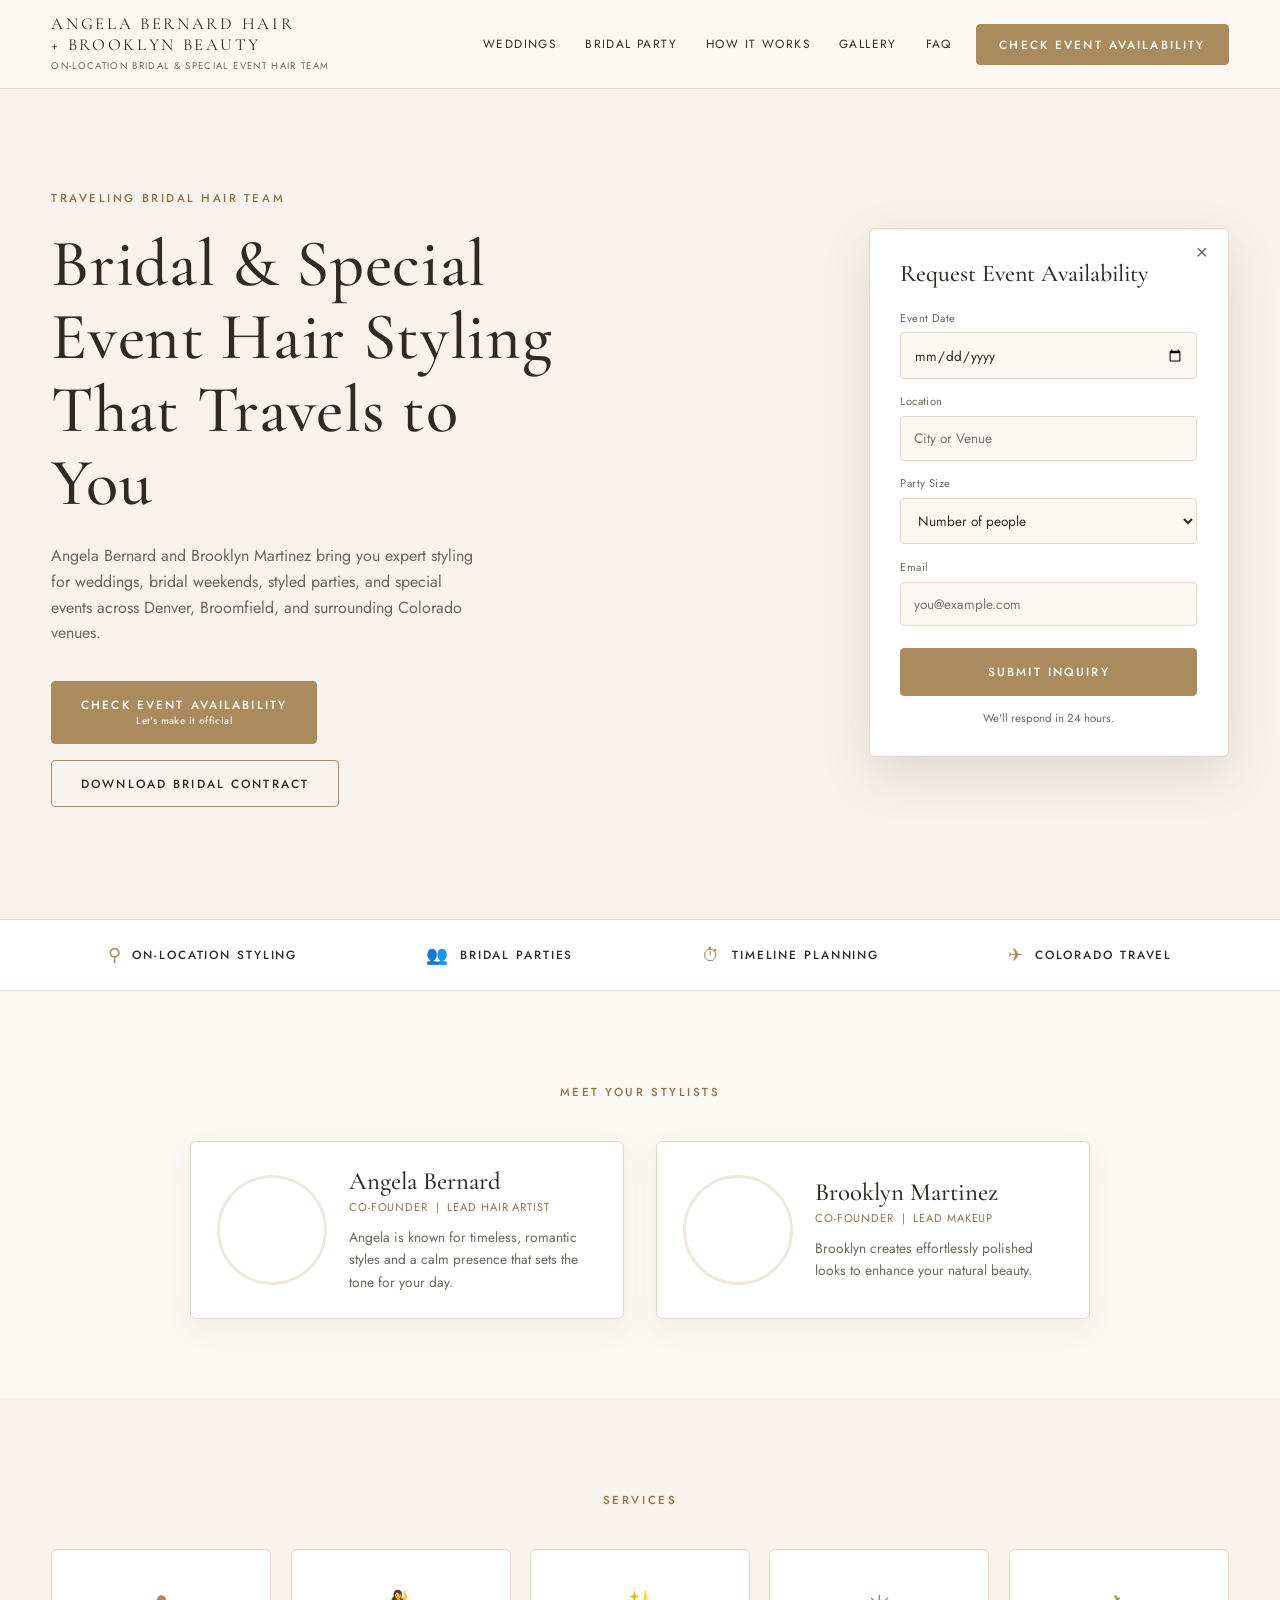
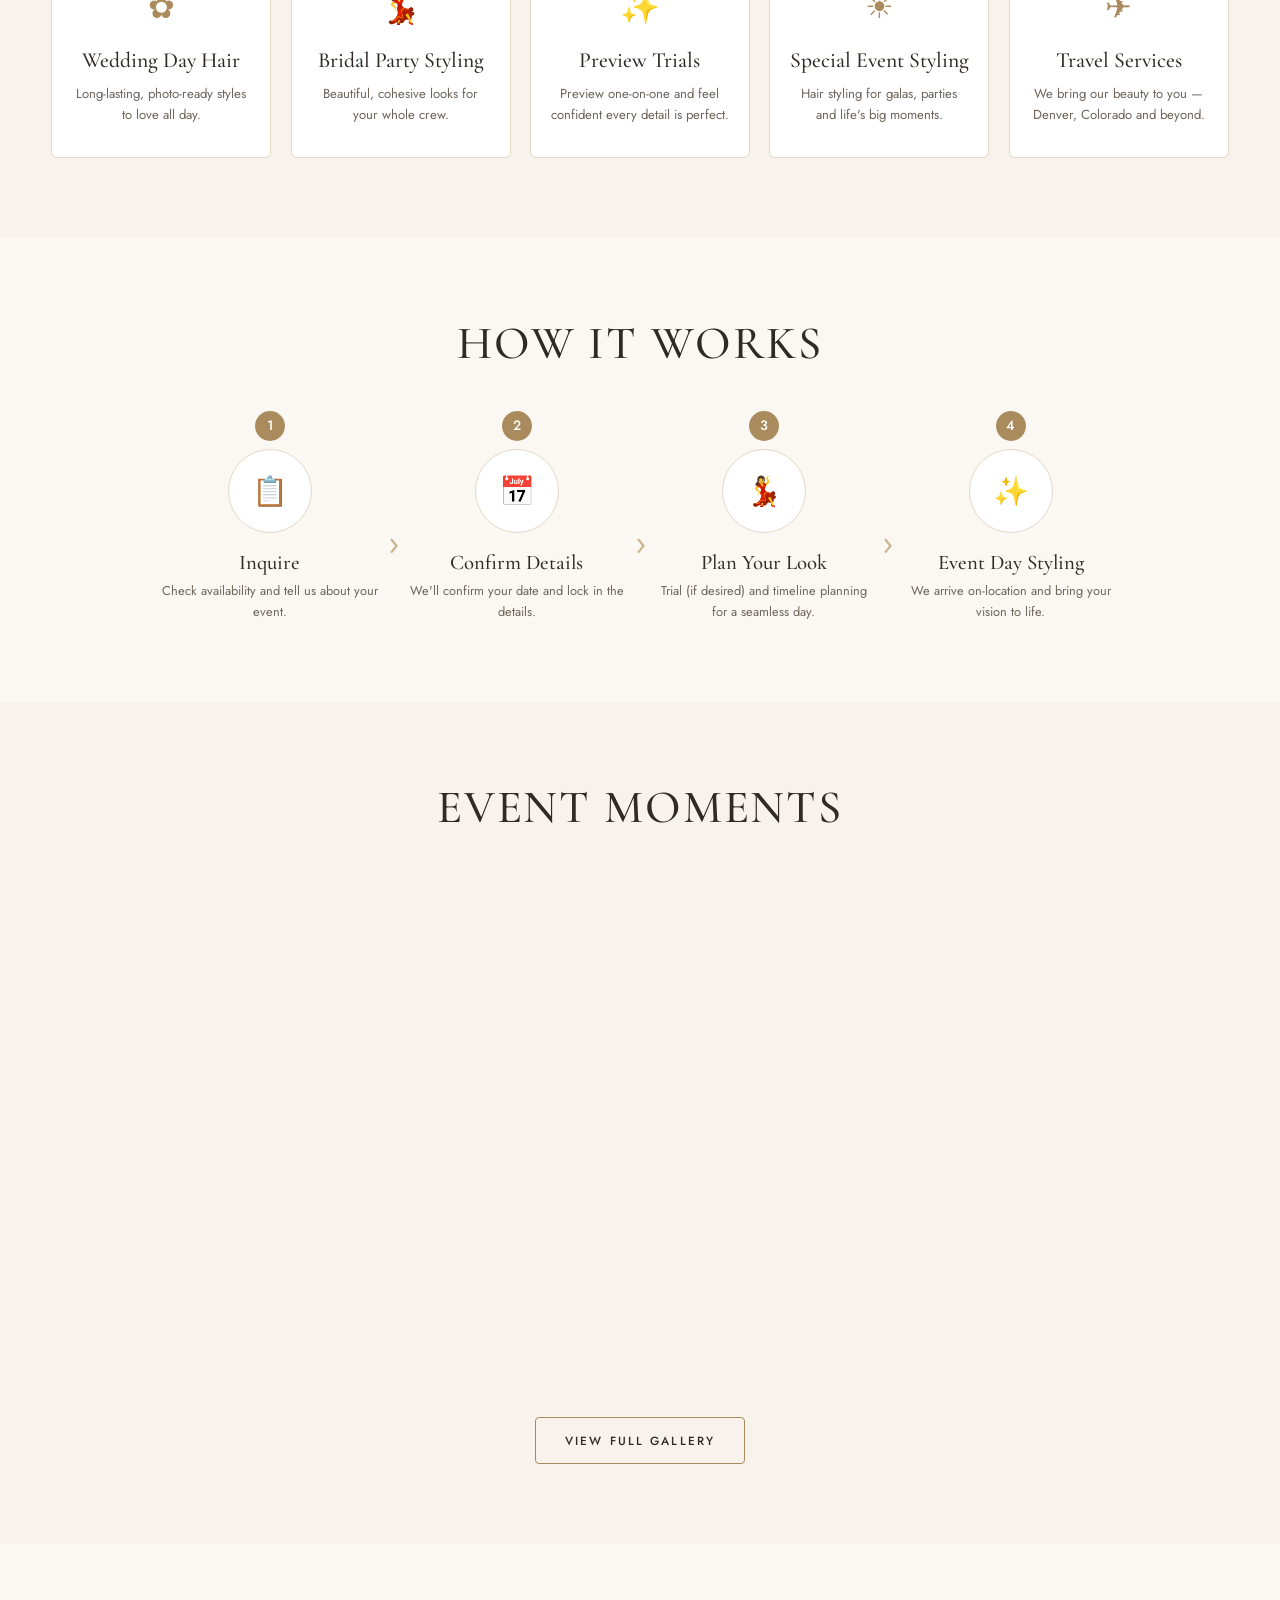
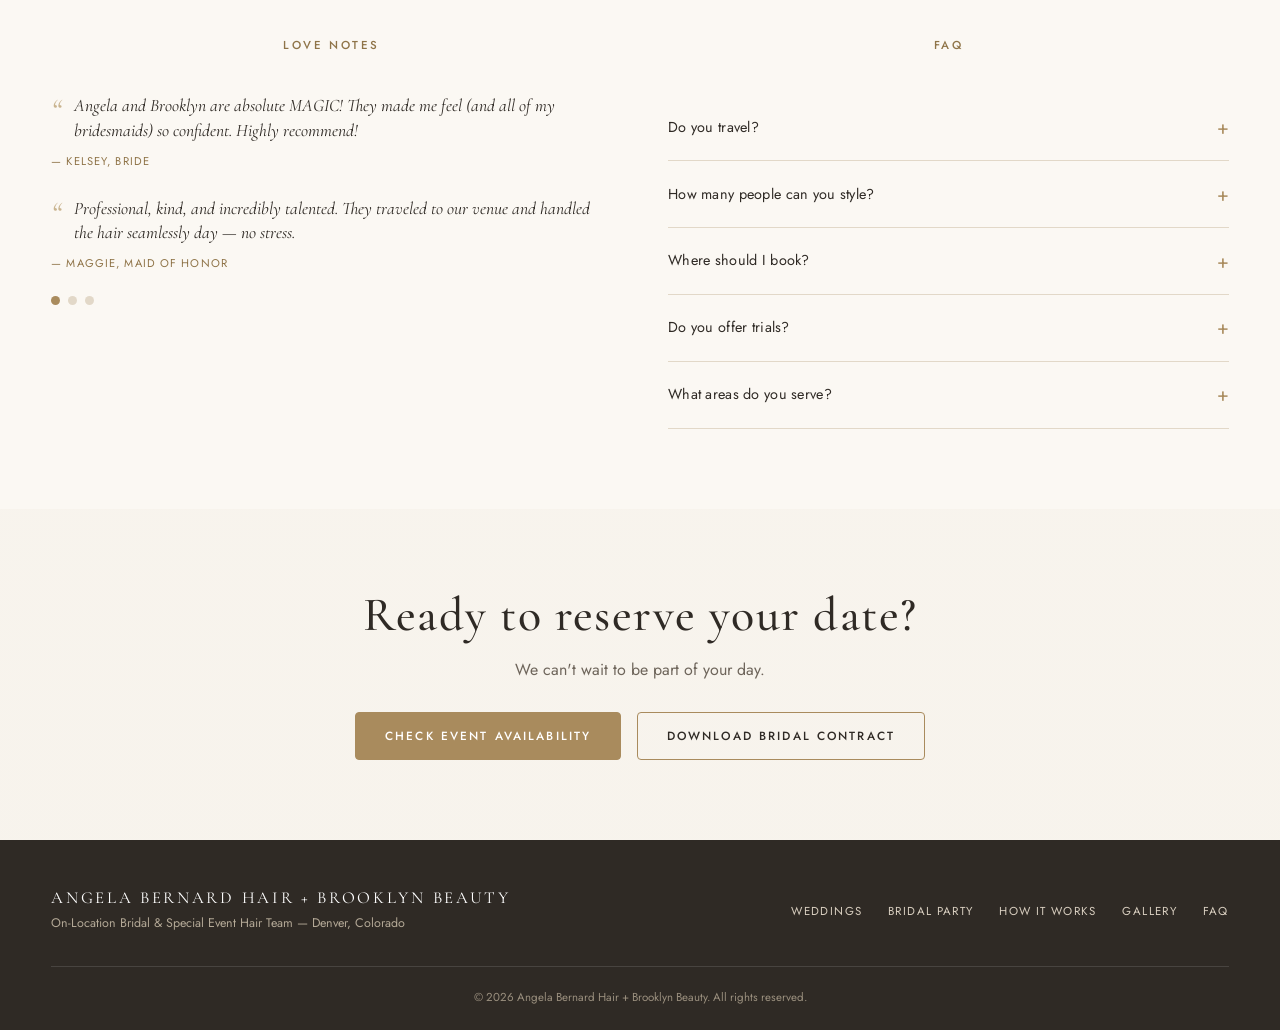
==== index.html @ 193d2d82 "Build on-location bridal & special event hair styling website Create a responsive marketing site for" ====
<!DOCTYPE html>
<html lang="en">
<head>
  <meta charset="UTF-8" />
  <meta name="viewport" content="width=device-width, initial-scale=1.0" />
  <title>Angela Bernard Hair + Brooklyn Beauty — On-Location Bridal &amp; Special Event Hair</title>
  <meta name="description" content="Angela Bernard and Brooklyn Martinez bring expert on-location hair and makeup styling for weddings, bridal weekends, styled parties, and special events across Denver, Broomfield, and surrounding Colorado venues." />
  <link rel="preconnect" href="https://fonts.googleapis.com" />
  <link rel="preconnect" href="https://fonts.gstatic.com" crossorigin />
  <link href="https://fonts.googleapis.com/css2?family=Cormorant+Garamond:ital,wght@0,400;0,500;0,600;1,400&family=Jost:wght@300;400;500;600&display=swap" rel="stylesheet" />
  <link rel="stylesheet" href="styles.css" />
</head>
<body>
  <!-- Header -->
  <header class="site-header" id="top">
    <div class="container header-inner">
      <a href="#top" class="brand">
        <span class="brand-name">Angela Bernard Hair<br />+ Brooklyn Beauty</span>
        <span class="brand-tag">On-Location Bridal &amp; Special Event Hair Team</span>
      </a>
      <nav class="main-nav" aria-label="Primary">
        <a href="#weddings">Weddings</a>
        <a href="#services">Bridal Party</a>
        <a href="#how-it-works">How It Works</a>
        <a href="#gallery">Gallery</a>
        <a href="#faq">FAQ</a>
      </nav>
      <a href="#availability" class="btn btn-solid header-cta">Check Event Availability</a>
      <button class="nav-toggle" aria-label="Open menu" aria-expanded="false">
        <span></span><span></span><span></span>
      </button>
    </div>
  </header>

  <!-- Hero -->
  <section class="hero">
    <div class="hero-media" role="img" aria-label="Bridal party getting their hair styled on location"></div>
    <div class="hero-overlay"></div>
    <div class="container hero-grid">
      <div class="hero-copy">
        <p class="eyebrow">Traveling Bridal Hair Team</p>
        <h1>Bridal &amp; Special Event Hair Styling That Travels to You</h1>
        <p class="hero-lead">
          Angela Bernard and Brooklyn Martinez bring you expert styling for weddings, bridal
          weekends, styled parties, and special events across Denver, Broomfield, and
          surrounding Colorado venues.
        </p>
        <div class="hero-actions">
          <a href="#availability" class="btn btn-solid">
            Check Event Availability
            <span class="btn-sub">Let's make it official</span>
          </a>
          <a href="#contract" class="btn btn-outline">Download Bridal Contract</a>
        </div>
      </div>

      <!-- Inquiry form -->
      <form class="inquiry-card" id="availability" novalidate>
        <button type="button" class="card-close" aria-label="Close">&times;</button>
        <h2 class="inquiry-title">Request Event Availability</h2>

        <label for="event-date">Event Date</label>
        <input type="date" id="event-date" name="event-date" />

        <label for="location">Location</label>
        <input type="text" id="location" name="location" placeholder="City or Venue" />

        <label for="party-size">Party Size</label>
        <select id="party-size" name="party-size">
          <option value="" disabled selected>Number of people</option>
          <option>1 (Bride / Individual)</option>
          <option>2–4</option>
          <option>5–8</option>
          <option>9–12</option>
          <option>13+</option>
        </select>

        <label for="email">Email</label>
        <input type="email" id="email" name="email" placeholder="you@example.com" />

        <button type="submit" class="btn btn-solid btn-block">Submit Inquiry</button>
        <p class="inquiry-note">We'll respond in 24 hours.</p>
      </form>
    </div>

    <!-- Feature bar -->
    <div class="feature-bar">
      <div class="container feature-bar-inner">
        <div class="feature"><span class="feature-icon">&#9906;</span> On-Location Styling</div>
        <div class="feature"><span class="feature-icon">&#128101;</span> Bridal Parties</div>
        <div class="feature"><span class="feature-icon">&#9201;</span> Timeline Planning</div>
        <div class="feature"><span class="feature-icon">&#9992;</span> Colorado Travel</div>
      </div>
    </div>
  </section>

  <!-- Meet Your Stylists -->
  <section class="stylists" id="weddings">
    <div class="container">
      <p class="section-label">Meet Your Stylists</p>
      <div class="stylist-grid">
        <article class="stylist-card">
          <div class="stylist-photo stylist-photo--angela" role="img" aria-label="Angela Bernard"></div>
          <div class="stylist-info">
            <h3>Angela Bernard</h3>
            <p class="stylist-role">Co-Founder &nbsp;|&nbsp; Lead Hair Artist</p>
            <p class="stylist-bio">
              Angela is known for timeless, romantic styles and a calm presence that sets the
              tone for your day.
            </p>
          </div>
        </article>
        <article class="stylist-card">
          <div class="stylist-photo stylist-photo--brooklyn" role="img" aria-label="Brooklyn Martinez"></div>
          <div class="stylist-info">
            <h3>Brooklyn Martinez</h3>
            <p class="stylist-role">Co-Founder &nbsp;|&nbsp; Lead Makeup</p>
            <p class="stylist-bio">
              Brooklyn creates effortlessly polished looks to enhance your natural beauty.
            </p>
          </div>
        </article>
      </div>
    </div>
  </section>

  <!-- Services -->
  <section class="services" id="services">
    <div class="container">
      <p class="section-label">Services</p>
      <div class="service-grid">
        <article class="service-card">
          <div class="service-icon">&#10047;</div>
          <h3>Wedding Day Hair</h3>
          <p>Long-lasting, photo-ready styles to love all day.</p>
        </article>
        <article class="service-card">
          <div class="service-icon">&#128131;</div>
          <h3>Bridal Party Styling</h3>
          <p>Beautiful, cohesive looks for your whole crew.</p>
        </article>
        <article class="service-card">
          <div class="service-icon">&#10024;</div>
          <h3>Preview Trials</h3>
          <p>Preview one-on-one and feel confident every detail is perfect.</p>
        </article>
        <article class="service-card">
          <div class="service-icon">&#9728;</div>
          <h3>Special Event Styling</h3>
          <p>Hair styling for galas, parties and life's big moments.</p>
        </article>
        <article class="service-card">
          <div class="service-icon">&#9992;</div>
          <h3>Travel Services</h3>
          <p>We bring our beauty to you — Denver, Colorado and beyond.</p>
        </article>
      </div>
    </div>
  </section>

  <!-- How It Works -->
  <section class="how-it-works" id="how-it-works">
    <div class="container">
      <h2 class="section-heading">How It Works</h2>
      <div class="steps">
        <div class="step">
          <span class="step-num">1</span>
          <div class="step-icon">&#128203;</div>
          <h3>Inquire</h3>
          <p>Check availability and tell us about your event.</p>
        </div>
        <div class="step-arrow">&rsaquo;</div>
        <div class="step">
          <span class="step-num">2</span>
          <div class="step-icon">&#128197;</div>
          <h3>Confirm Details</h3>
          <p>We'll confirm your date and lock in the details.</p>
        </div>
        <div class="step-arrow">&rsaquo;</div>
        <div class="step">
          <span class="step-num">3</span>
          <div class="step-icon">&#128131;</div>
          <h3>Plan Your Look</h3>
          <p>Trial (if desired) and timeline planning for a seamless day.</p>
        </div>
        <div class="step-arrow">&rsaquo;</div>
        <div class="step">
          <span class="step-num">4</span>
          <div class="step-icon">&#10024;</div>
          <h3>Event Day Styling</h3>
          <p>We arrive on-location and bring your vision to life.</p>
        </div>
      </div>
    </div>
  </section>

  <!-- Gallery -->
  <section class="gallery" id="gallery">
    <div class="container">
      <h2 class="section-heading">Event Moments</h2>
      <div class="gallery-grid">
        <div class="gallery-item g1"></div>
        <div class="gallery-item g2"></div>
        <div class="gallery-item g3"></div>
        <div class="gallery-item g4"></div>
        <div class="gallery-item g5"></div>
        <div class="gallery-item g6"></div>
      </div>
      <div class="gallery-cta">
        <a href="#availability" class="btn btn-outline">View Full Gallery</a>
      </div>
    </div>
  </section>

  <!-- Love Notes + FAQ -->
  <section class="notes-faq">
    <div class="container notes-faq-grid">
      <div class="love-notes">
        <p class="section-label">Love Notes</p>
        <div class="testimonials">
          <figure class="testimonial">
            <blockquote>
              Angela and Brooklyn are absolute MAGIC! They made me feel (and all of my
              bridesmaids) so confident. Highly recommend!
            </blockquote>
            <figcaption>— Kelsey, Bride</figcaption>
          </figure>
          <figure class="testimonial">
            <blockquote>
              Professional, kind, and incredibly talented. They traveled to our venue and
              handled the hair seamlessly day — no stress.
            </blockquote>
            <figcaption>— Maggie, Maid of Honor</figcaption>
          </figure>
        </div>
        <div class="dots" aria-hidden="true">
          <span class="dot active"></span><span class="dot"></span><span class="dot"></span>
        </div>
      </div>

      <div class="faq" id="faq">
        <p class="section-label">FAQ</p>
        <div class="accordion">
          <details>
            <summary>Do you travel?</summary>
            <p>Yes! We're a fully on-location team serving Denver, Broomfield, and venues across Colorado. Travel beyond our home area can be arranged — just ask.</p>
          </details>
          <details>
            <summary>How many people can you style?</summary>
            <p>From the bride alone to a full bridal party of 13+. Larger parties may add a second stylist to keep your timeline on track.</p>
          </details>
          <details>
            <summary>Where should I book?</summary>
            <p>Start by requesting availability above. Once your date is confirmed, we'll send a contract to lock everything in.</p>
          </details>
          <details>
            <summary>Do you offer trials?</summary>
            <p>Absolutely. A preview trial lets us perfect your look and plan the timeline before the big day.</p>
          </details>
          <details>
            <summary>What areas do you serve?</summary>
            <p>Denver, Broomfield, and surrounding Colorado communities, plus destination requests on a case-by-case basis.</p>
          </details>
        </div>
      </div>
    </div>
  </section>

  <!-- Final CTA -->
  <section class="final-cta" id="contract">
    <div class="container">
      <h2>Ready to reserve your date?</h2>
      <p>We can't wait to be part of your day.</p>
      <div class="hero-actions center">
        <a href="#availability" class="btn btn-solid">Check Event Availability</a>
        <a href="#availability" class="btn btn-outline">Download Bridal Contract</a>
      </div>
    </div>
  </section>

  <!-- Footer -->
  <footer class="site-footer">
    <div class="container footer-inner">
      <div class="footer-brand">
        <span class="brand-name">Angela Bernard Hair + Brooklyn Beauty</span>
        <p>On-Location Bridal &amp; Special Event Hair Team — Denver, Colorado</p>
      </div>
      <nav class="footer-nav" aria-label="Footer">
        <a href="#weddings">Weddings</a>
        <a href="#services">Bridal Party</a>
        <a href="#how-it-works">How It Works</a>
        <a href="#gallery">Gallery</a>
        <a href="#faq">FAQ</a>
      </nav>
    </div>
    <div class="container footer-bottom">
      <p>&copy; <span id="year"></span> Angela Bernard Hair + Brooklyn Beauty. All rights reserved.</p>
    </div>
  </footer>

  <script src="script.js"></script>
</body>
</html>
---- styles.css ----
/* =========================================================
   Angela Bernard Hair + Brooklyn Beauty
   On-Location Bridal & Special Event Hair Team
   ========================================================= */

:root {
  --cream: #f7f3ec;
  --cream-2: #efe8dd;
  --ivory: #fbf8f3;
  --ink: #2f2a25;
  --muted: #6e655b;
  --gold: #a98b5d;
  --gold-dark: #8f7448;
  --gold-light: #c9b48f;
  --line: #e2d8c8;
  --white: #ffffff;
  --shadow: 0 18px 50px rgba(76, 60, 40, 0.14);
  --radius: 4px;
  --serif: "Cormorant Garamond", Georgia, serif;
  --sans: "Jost", "Helvetica Neue", Arial, sans-serif;
}

* { box-sizing: border-box; }

html { scroll-behavior: smooth; }

body {
  margin: 0;
  font-family: var(--sans);
  color: var(--ink);
  background: var(--ivory);
  line-height: 1.6;
  -webkit-font-smoothing: antialiased;
}

img { max-width: 100%; display: block; }

a { color: inherit; text-decoration: none; }

.container {
  width: min(1180px, 92%);
  margin-inline: auto;
}

/* ---------- Typography helpers ---------- */
h1, h2, h3 { font-family: var(--serif); font-weight: 500; line-height: 1.1; margin: 0; }

.eyebrow,
.section-label {
  font-family: var(--sans);
  text-transform: uppercase;
  letter-spacing: 0.22em;
  font-size: 0.72rem;
  color: var(--gold-dark);
  font-weight: 500;
}

.section-label {
  text-align: center;
  display: block;
  margin-bottom: 2.5rem;
}

.section-heading {
  font-family: var(--serif);
  text-align: center;
  font-size: clamp(2rem, 4vw, 2.9rem);
  letter-spacing: 0.04em;
  text-transform: uppercase;
  margin-bottom: 3rem;
  color: var(--ink);
}

/* ---------- Buttons ---------- */
.btn {
  display: inline-flex;
  flex-direction: column;
  align-items: center;
  justify-content: center;
  padding: 0.95rem 1.8rem;
  font-family: var(--sans);
  font-size: 0.74rem;
  letter-spacing: 0.18em;
  text-transform: uppercase;
  font-weight: 500;
  cursor: pointer;
  border: 1px solid transparent;
  border-radius: var(--radius);
  transition: all 0.25s ease;
  text-align: center;
  line-height: 1.3;
}

.btn-sub {
  text-transform: none;
  letter-spacing: 0.04em;
  font-size: 0.62rem;
  opacity: 0.85;
  margin-top: 2px;
}

.btn-solid {
  background: var(--gold);
  color: #fff;
  border-color: var(--gold);
}
.btn-solid:hover { background: var(--gold-dark); border-color: var(--gold-dark); }

.btn-outline {
  background: transparent;
  color: var(--ink);
  border-color: var(--gold);
}
.btn-outline:hover { background: var(--gold); color: #fff; }

.btn-block { width: 100%; }

/* ---------- Header ---------- */
.site-header {
  position: sticky;
  top: 0;
  z-index: 50;
  background: rgba(251, 248, 243, 0.96);
  backdrop-filter: blur(6px);
  border-bottom: 1px solid var(--line);
}

.header-inner {
  display: flex;
  align-items: center;
  gap: 1.5rem;
  padding: 0.9rem 0;
}

.brand-name {
  font-family: var(--serif);
  font-size: 1.05rem;
  letter-spacing: 0.16em;
  text-transform: uppercase;
  display: block;
  line-height: 1.2;
  color: var(--ink);
}
.brand-tag {
  font-size: 0.6rem;
  letter-spacing: 0.14em;
  text-transform: uppercase;
  color: var(--muted);
  display: block;
  margin-top: 4px;
}

.main-nav {
  margin-left: auto;
  display: flex;
  gap: 1.8rem;
}
.main-nav a {
  font-size: 0.74rem;
  letter-spacing: 0.12em;
  text-transform: uppercase;
  color: var(--ink);
  position: relative;
  padding: 4px 0;
}
.main-nav a::after {
  content: "";
  position: absolute;
  left: 0; bottom: 0;
  width: 0; height: 1px;
  background: var(--gold);
  transition: width 0.25s ease;
}
.main-nav a:hover::after { width: 100%; }

.header-cta { padding: 0.75rem 1.4rem; }

.nav-toggle {
  display: none;
  flex-direction: column;
  gap: 5px;
  background: none;
  border: none;
  cursor: pointer;
  padding: 6px;
}
.nav-toggle span {
  width: 24px; height: 2px;
  background: var(--ink);
  transition: 0.3s;
}

/* ---------- Hero ---------- */
.hero {
  position: relative;
  background: var(--cream);
  padding-bottom: 0;
  overflow: hidden;
}
.hero-media {
  position: absolute;
  inset: 0;
  background:
    linear-gradient(115deg, var(--cream) 0%, var(--cream) 34%, rgba(247,243,236,0.2) 46%, transparent 60%),
    url("https://images.unsplash.com/photo-1519741497674-611481863552?auto=format&fit=crop&w=1600&q=80") center/cover no-repeat;
}
.hero-overlay { position: absolute; inset: 0; background: linear-gradient(180deg, transparent 70%, rgba(247,243,236,0.6) 100%); }

.hero-grid {
  position: relative;
  z-index: 2;
  display: grid;
  grid-template-columns: 1.1fr 0.9fr;
  gap: 3rem;
  align-items: center;
  padding: 5.5rem 0 7rem;
}

.hero-copy { max-width: 520px; }
.eyebrow { display: block; margin-bottom: 1.2rem; }
.hero h1 {
  font-size: clamp(2.6rem, 5.2vw, 4.2rem);
  letter-spacing: 0.01em;
  margin-bottom: 1.5rem;
}
.hero-lead {
  color: var(--muted);
  font-size: 1rem;
  max-width: 430px;
  margin-bottom: 2.2rem;
}
.hero-actions { display: flex; gap: 1rem; flex-wrap: wrap; }
.hero-actions.center { justify-content: center; }

/* ---------- Inquiry card ---------- */
.inquiry-card {
  position: relative;
  background: var(--white);
  border-radius: 6px;
  box-shadow: var(--shadow);
  padding: 2rem 1.9rem 1.8rem;
  max-width: 360px;
  justify-self: end;
  border: 1px solid var(--line);
}
.card-close {
  position: absolute;
  top: 12px; right: 14px;
  background: none; border: none;
  font-size: 1.3rem; color: var(--muted);
  cursor: pointer; line-height: 1;
}
.inquiry-title {
  font-size: 1.5rem;
  margin-bottom: 1.4rem;
  color: var(--ink);
}
.inquiry-card label {
  display: block;
  font-size: 0.7rem;
  letter-spacing: 0.04em;
  color: var(--muted);
  margin-bottom: 5px;
  margin-top: 0.9rem;
}
.inquiry-card label:first-of-type { margin-top: 0; }
.inquiry-card input,
.inquiry-card select {
  width: 100%;
  padding: 0.7rem 0.8rem;
  border: 1px solid var(--line);
  border-radius: var(--radius);
  font-family: var(--sans);
  font-size: 0.85rem;
  color: var(--ink);
  background: var(--ivory);
}
.inquiry-card input:focus,
.inquiry-card select:focus {
  outline: none;
  border-color: var(--gold);
  background: #fff;
}
.inquiry-card .btn-block { margin-top: 1.4rem; }
.inquiry-note {
  text-align: center;
  font-size: 0.72rem;
  color: var(--muted);
  margin: 0.8rem 0 0;
}

/* ---------- Feature bar ---------- */
.feature-bar {
  position: relative;
  z-index: 3;
  background: var(--white);
  border-top: 1px solid var(--line);
  border-bottom: 1px solid var(--line);
}
.feature-bar-inner {
  display: flex;
  justify-content: space-between;
  flex-wrap: wrap;
  gap: 1rem;
  padding: 1.3rem 0;
}
.feature {
  display: flex;
  align-items: center;
  gap: 0.6rem;
  font-size: 0.74rem;
  letter-spacing: 0.16em;
  text-transform: uppercase;
  color: var(--ink);
  font-weight: 500;
  margin-inline: auto;
}
.feature-icon { color: var(--gold); font-size: 1.1rem; }

/* ---------- Stylists ---------- */
.stylists { padding: 5rem 0; background: var(--ivory); }
.stylist-grid {
  display: grid;
  grid-template-columns: 1fr 1fr;
  gap: 2rem;
  max-width: 900px;
  margin-inline: auto;
}
.stylist-card {
  display: flex;
  gap: 1.4rem;
  align-items: center;
  background: var(--white);
  border: 1px solid var(--line);
  border-radius: 6px;
  padding: 1.6rem;
  box-shadow: 0 10px 30px rgba(76,60,40,0.06);
}
.stylist-photo {
  width: 110px;
  height: 110px;
  border-radius: 50%;
  flex-shrink: 0;
  background-size: cover;
  background-position: center;
  border: 3px solid var(--cream-2);
}
.stylist-photo--angela {
  background-image: url("https://images.unsplash.com/photo-1487412720507-e7ab37603c6f?auto=format&fit=crop&w=400&q=80");
}
.stylist-photo--brooklyn {
  background-image: url("https://images.unsplash.com/photo-1438761681033-6461ffad8d80?auto=format&fit=crop&w=400&q=80");
}
.stylist-info h3 { font-size: 1.55rem; margin-bottom: 4px; }
.stylist-role {
  font-size: 0.7rem;
  letter-spacing: 0.08em;
  text-transform: uppercase;
  color: var(--gold-dark);
  margin: 0 0 0.6rem;
}
.stylist-bio { font-size: 0.86rem; color: var(--muted); margin: 0; }

/* ---------- Services ---------- */
.services { padding: 5rem 0; background: var(--cream); }
.service-grid {
  display: grid;
  grid-template-columns: repeat(5, 1fr);
  gap: 1.2rem;
}
.service-card {
  background: var(--white);
  border: 1px solid var(--line);
  border-radius: 6px;
  padding: 2rem 1.2rem;
  text-align: center;
  transition: transform 0.25s ease, box-shadow 0.25s ease;
}
.service-card:hover {
  transform: translateY(-6px);
  box-shadow: var(--shadow);
}
.service-icon {
  font-size: 2rem;
  color: var(--gold);
  margin-bottom: 1rem;
}
.service-card h3 { font-size: 1.35rem; margin-bottom: 0.6rem; }
.service-card p { font-size: 0.82rem; color: var(--muted); margin: 0; }

/* ---------- How It Works ---------- */
.how-it-works { padding: 5rem 0; background: var(--ivory); }
.steps {
  display: flex;
  align-items: flex-start;
  justify-content: center;
  gap: 0.5rem;
  flex-wrap: wrap;
}
.step {
  flex: 1;
  min-width: 160px;
  max-width: 220px;
  text-align: center;
  position: relative;
  padding-top: 1rem;
}
.step-num {
  position: absolute;
  top: -6px; left: 50%;
  transform: translateX(-50%);
  width: 30px; height: 30px;
  background: var(--gold);
  color: #fff;
  border-radius: 50%;
  display: flex;
  align-items: center;
  justify-content: center;
  font-size: 0.85rem;
  font-weight: 500;
  z-index: 2;
}
.step-icon {
  width: 84px; height: 84px;
  margin: 1rem auto 1.2rem;
  border: 1px solid var(--line);
  border-radius: 50%;
  display: flex;
  align-items: center;
  justify-content: center;
  font-size: 1.8rem;
  color: var(--gold);
  background: var(--white);
}
.step h3 { font-size: 1.3rem; margin-bottom: 0.4rem; }
.step p { font-size: 0.8rem; color: var(--muted); margin: 0; }
.step-arrow {
  align-self: center;
  font-size: 2rem;
  color: var(--gold-light);
  margin-top: 3rem;
}

/* ---------- Gallery ---------- */
.gallery { padding: 5rem 0; background: var(--cream); }
.gallery-grid {
  display: grid;
  grid-template-columns: repeat(6, 1fr);
  gap: 0.8rem;
}
.gallery-item {
  aspect-ratio: 3 / 4;
  background-size: cover;
  background-position: center;
  border-radius: 4px;
  transition: filter 0.3s ease, transform 0.3s ease;
  filter: saturate(0.95);
}
.gallery-item:hover { filter: saturate(1.1); transform: scale(1.02); }
.g1 { background-image: url("https://images.unsplash.com/photo-1595476108010-b4d1f102b1b1?auto=format&fit=crop&w=500&q=80"); }
.g2 { background-image: url("https://images.unsplash.com/photo-1492106087820-71f1a00d2b11?auto=format&fit=crop&w=500&q=80"); }
.g3 { background-image: url("https://images.unsplash.com/photo-1519225421980-715cb0215aed?auto=format&fit=crop&w=500&q=80"); grid-column: span 2; aspect-ratio: 16/10; }
.g4 { background-image: url("https://images.unsplash.com/photo-1525258835942-7a13ce0b6b8e?auto=format&fit=crop&w=500&q=80"); }
.g5 { background-image: url("https://images.unsplash.com/photo-1530653333484-8e3c61a51b46?auto=format&fit=crop&w=500&q=80"); }
.g6 { background-image: url("https://images.unsplash.com/photo-1606800052052-a08af7148866?auto=format&fit=crop&w=500&q=80"); grid-column: span 2; aspect-ratio: 16/10; }
.gallery-cta { text-align: center; margin-top: 2.2rem; }

/* ---------- Notes + FAQ ---------- */
.notes-faq { padding: 5rem 0; background: var(--ivory); }
.notes-faq-grid {
  display: grid;
  grid-template-columns: 1fr 1fr;
  gap: 3.5rem;
}
.testimonials { display: flex; flex-direction: column; gap: 1.6rem; }
.testimonial { margin: 0; }
.testimonial blockquote {
  margin: 0 0 0.6rem;
  font-family: var(--serif);
  font-style: italic;
  font-size: 1.1rem;
  color: var(--ink);
  position: relative;
  padding-left: 1.4rem;
  line-height: 1.4;
}
.testimonial blockquote::before {
  content: "\201C";
  position: absolute;
  left: 0; top: -6px;
  font-size: 2rem;
  color: var(--gold-light);
}
.testimonial figcaption {
  font-size: 0.7rem;
  letter-spacing: 0.1em;
  text-transform: uppercase;
  color: var(--gold-dark);
}
.dots { display: flex; gap: 8px; margin-top: 1.4rem; }
.dot {
  width: 9px; height: 9px;
  border-radius: 50%;
  background: var(--line);
}
.dot.active { background: var(--gold); }

.accordion details {
  border-bottom: 1px solid var(--line);
  padding: 0.4rem 0;
}
.accordion summary {
  cursor: pointer;
  list-style: none;
  padding: 0.7rem 0;
  font-size: 0.9rem;
  letter-spacing: 0.02em;
  display: flex;
  justify-content: space-between;
  align-items: center;
  color: var(--ink);
}
.accordion summary::-webkit-details-marker { display: none; }
.accordion summary::after {
  content: "+";
  color: var(--gold);
  font-size: 1.2rem;
  transition: transform 0.2s ease;
}
.accordion details[open] summary::after { content: "\2013"; }
.accordion p {
  margin: 0 0 0.8rem;
  font-size: 0.85rem;
  color: var(--muted);
}

/* ---------- Final CTA ---------- */
.final-cta {
  padding: 5rem 0;
  text-align: center;
  background:
    linear-gradient(rgba(247,243,236,0.86), rgba(247,243,236,0.92)),
    url("https://images.unsplash.com/photo-1465495976277-4387d4b0b4c6?auto=format&fit=crop&w=1400&q=80") center/cover;
}
.final-cta h2 {
  font-size: clamp(2rem, 4vw, 3rem);
  letter-spacing: 0.03em;
  margin-bottom: 0.4rem;
}
.final-cta p { color: var(--muted); margin-bottom: 1.8rem; }

/* ---------- Footer ---------- */
.site-footer { background: var(--ink); color: #d9cfc0; padding: 3rem 0 1.5rem; }
.footer-inner {
  display: flex;
  justify-content: space-between;
  align-items: center;
  flex-wrap: wrap;
  gap: 1.5rem;
  padding-bottom: 2rem;
  border-bottom: 1px solid rgba(255,255,255,0.12);
}
.footer-brand .brand-name { color: #fff; }
.footer-brand p { font-size: 0.78rem; color: #b3a896; margin: 0.4rem 0 0; }
.footer-nav { display: flex; gap: 1.6rem; flex-wrap: wrap; }
.footer-nav a {
  font-size: 0.72rem;
  letter-spacing: 0.12em;
  text-transform: uppercase;
  color: #d9cfc0;
}
.footer-nav a:hover { color: var(--gold-light); }
.footer-bottom { padding-top: 1.3rem; }
.footer-bottom p { font-size: 0.72rem; color: #9a8f7e; margin: 0; text-align: center; }

/* ---------- Responsive ---------- */
@media (max-width: 1000px) {
  .service-grid { grid-template-columns: repeat(3, 1fr); }
  .hero-grid { grid-template-columns: 1fr; }
  .inquiry-card { justify-self: stretch; max-width: 440px; }
}

@media (max-width: 860px) {
  .main-nav, .header-cta { display: none; }
  .nav-toggle { display: flex; }
  .main-nav.open {
    display: flex;
    flex-direction: column;
    position: absolute;
    top: 100%; left: 0; right: 0;
    background: var(--ivory);
    padding: 1.2rem 6%;
    gap: 1rem;
    border-bottom: 1px solid var(--line);
  }
  .header-inner { position: relative; }
  .stylist-grid, .notes-faq-grid { grid-template-columns: 1fr; }
  .steps { flex-direction: column; align-items: center; }
  .step-arrow { transform: rotate(90deg); margin: 0; }
  .step { max-width: 320px; }
}

@media (max-width: 600px) {
  .service-grid { grid-template-columns: 1fr 1fr; }
  .gallery-grid { grid-template-columns: 1fr 1fr; }
  .g3, .g6 { grid-column: span 2; }
  .stylist-card { flex-direction: column; text-align: center; }
  .hero h1 { font-size: 2.4rem; }
  .footer-inner { flex-direction: column; align-items: flex-start; }
}
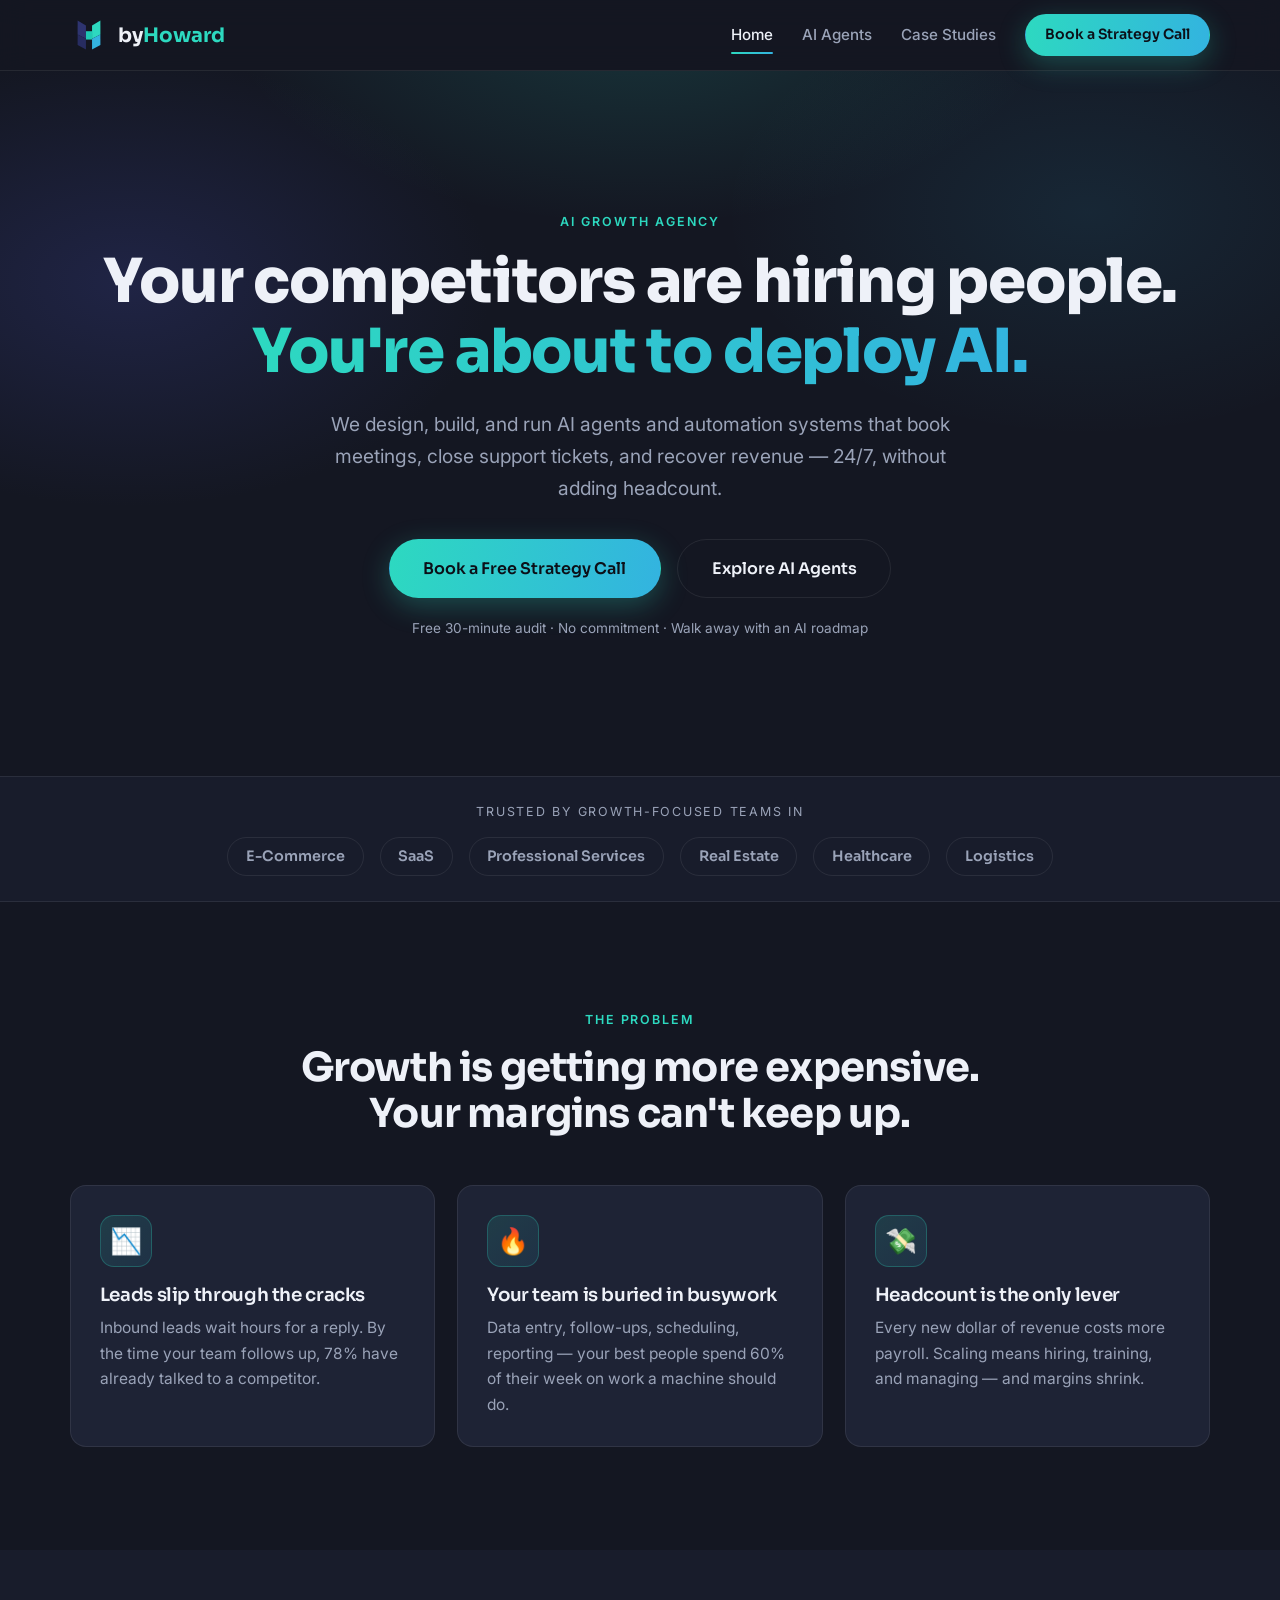
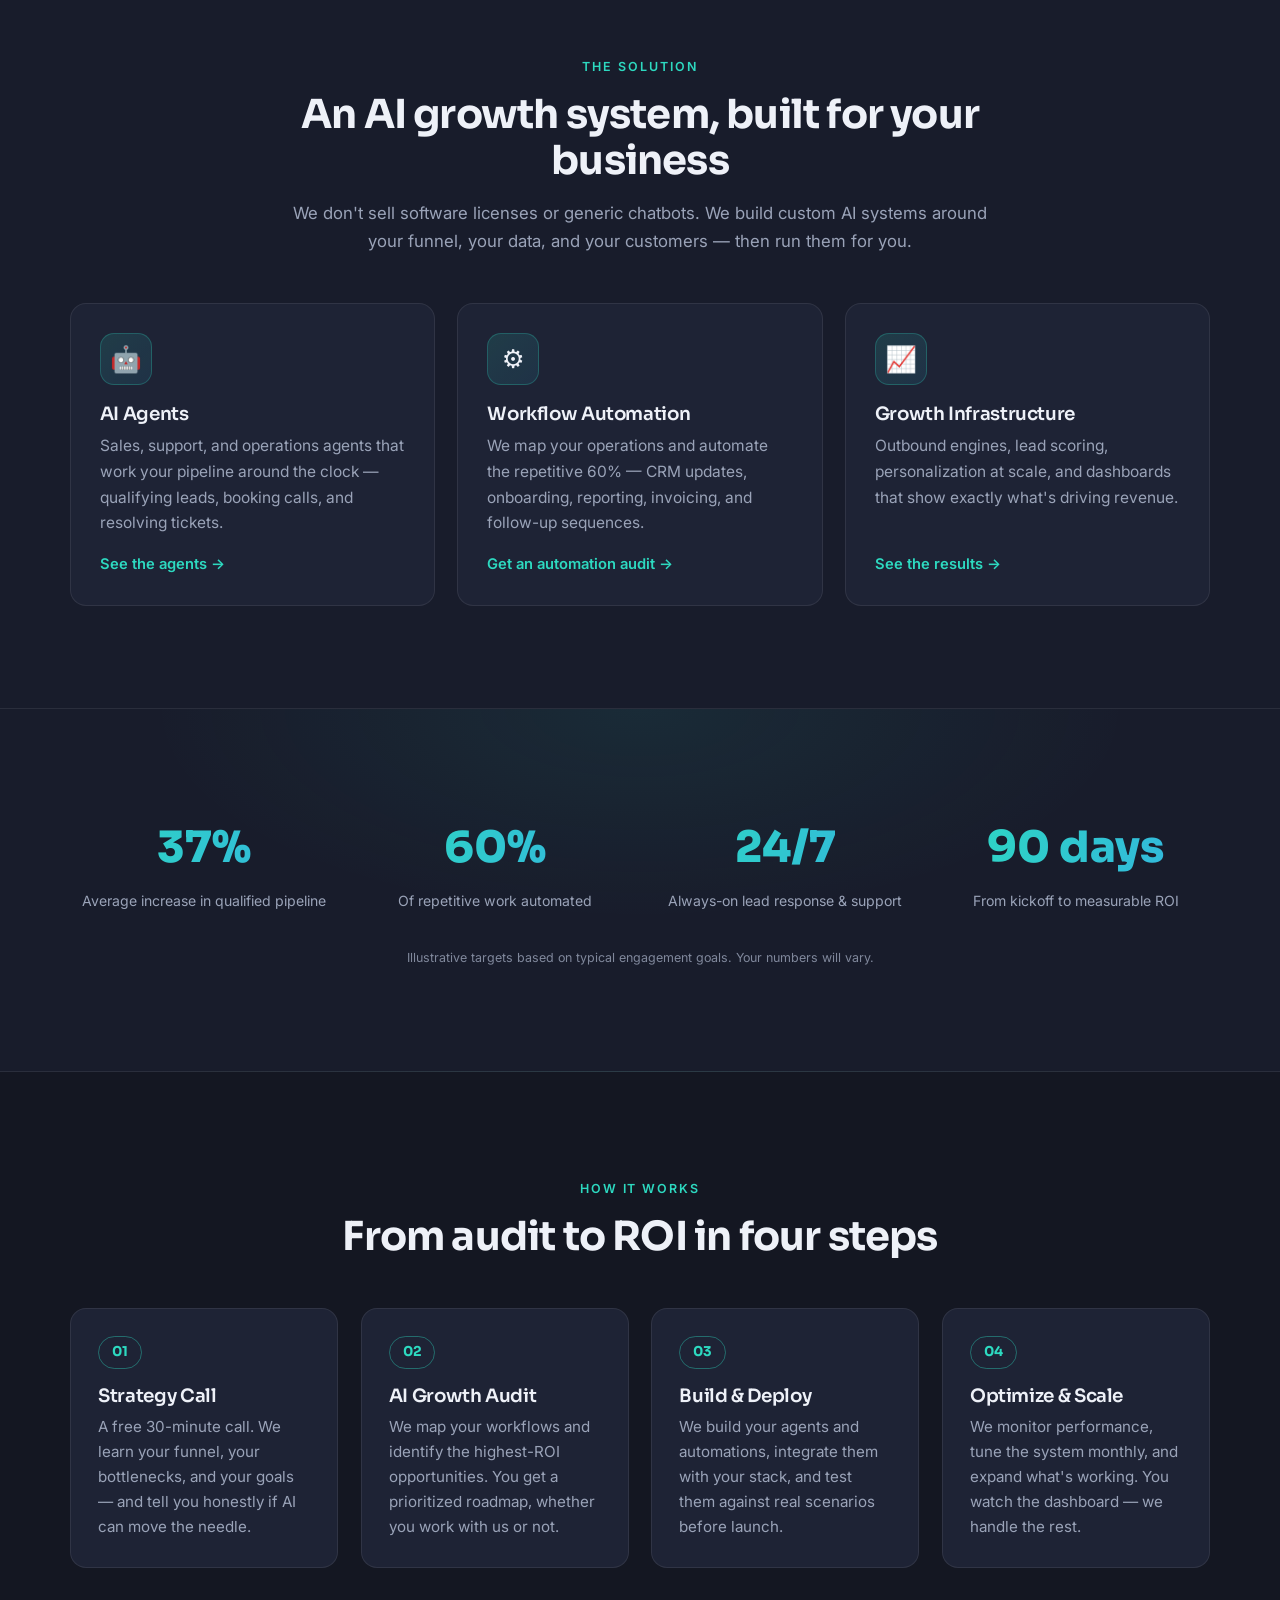
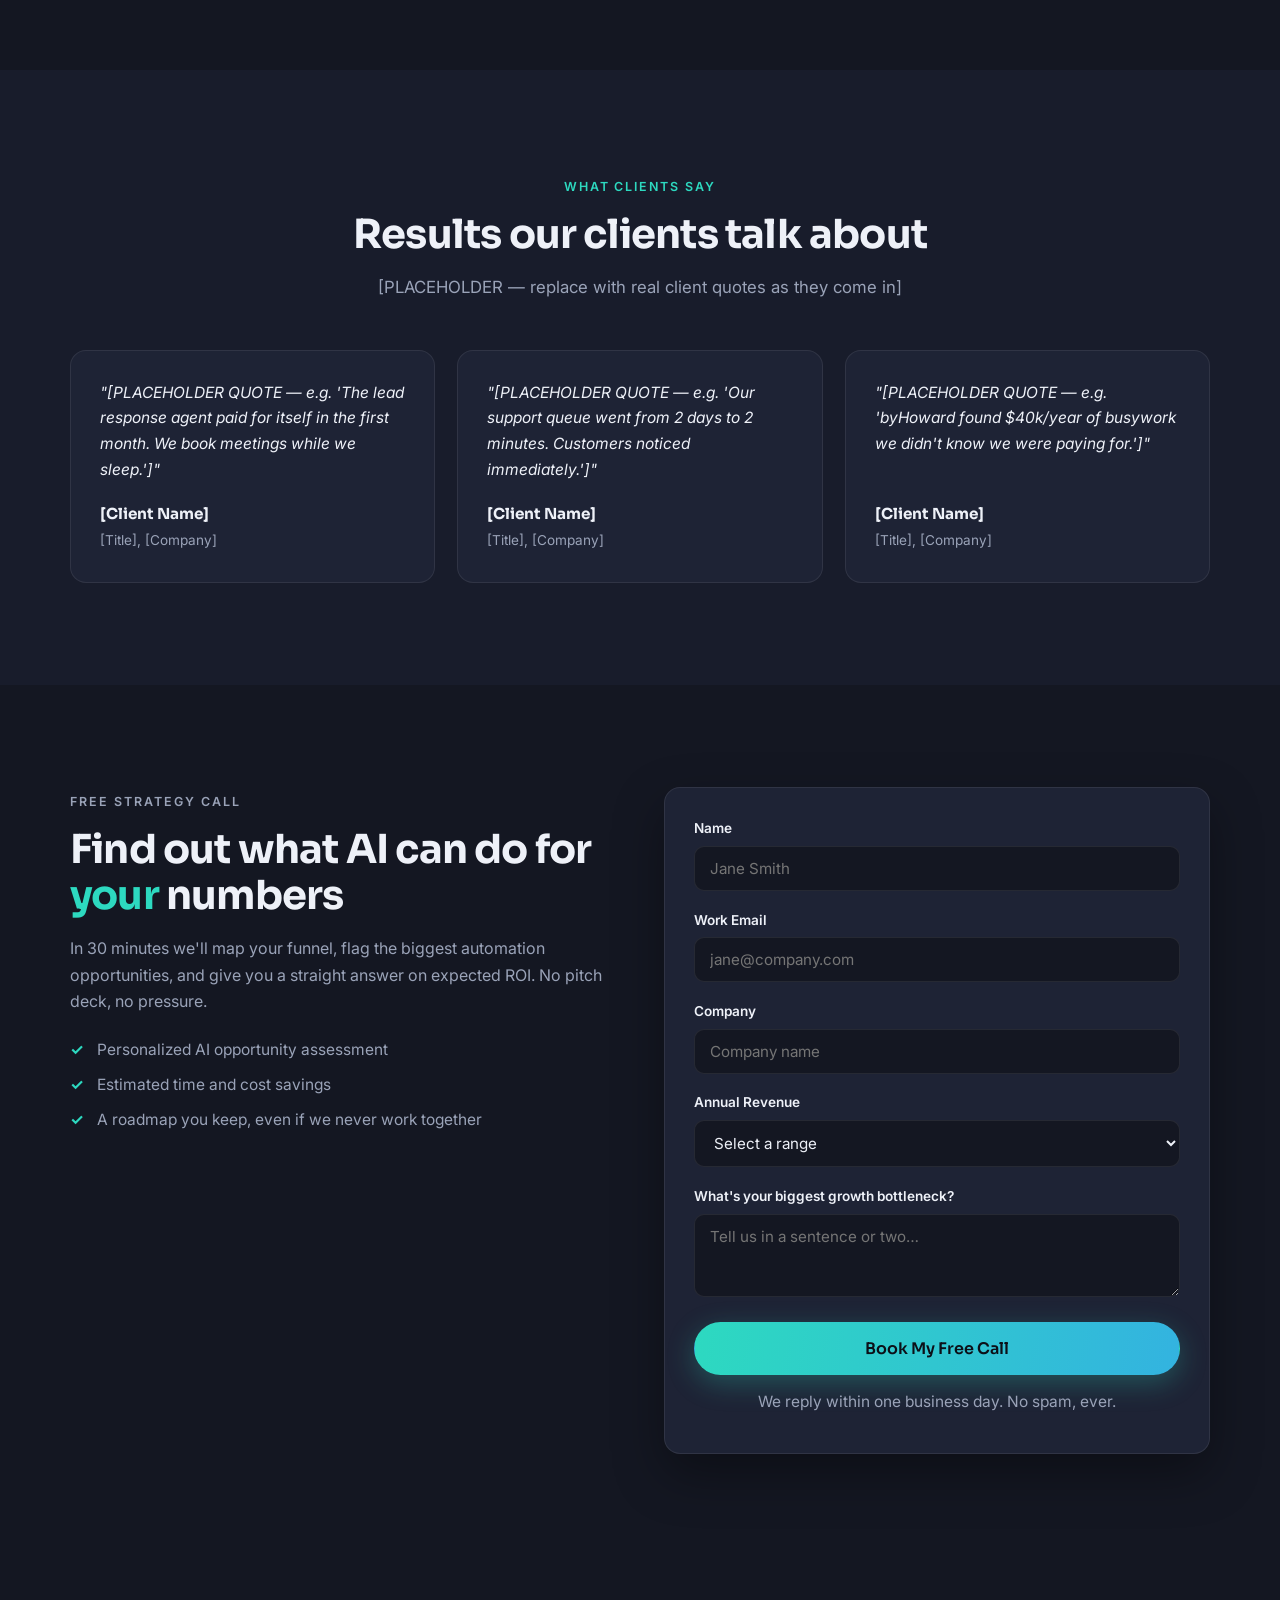
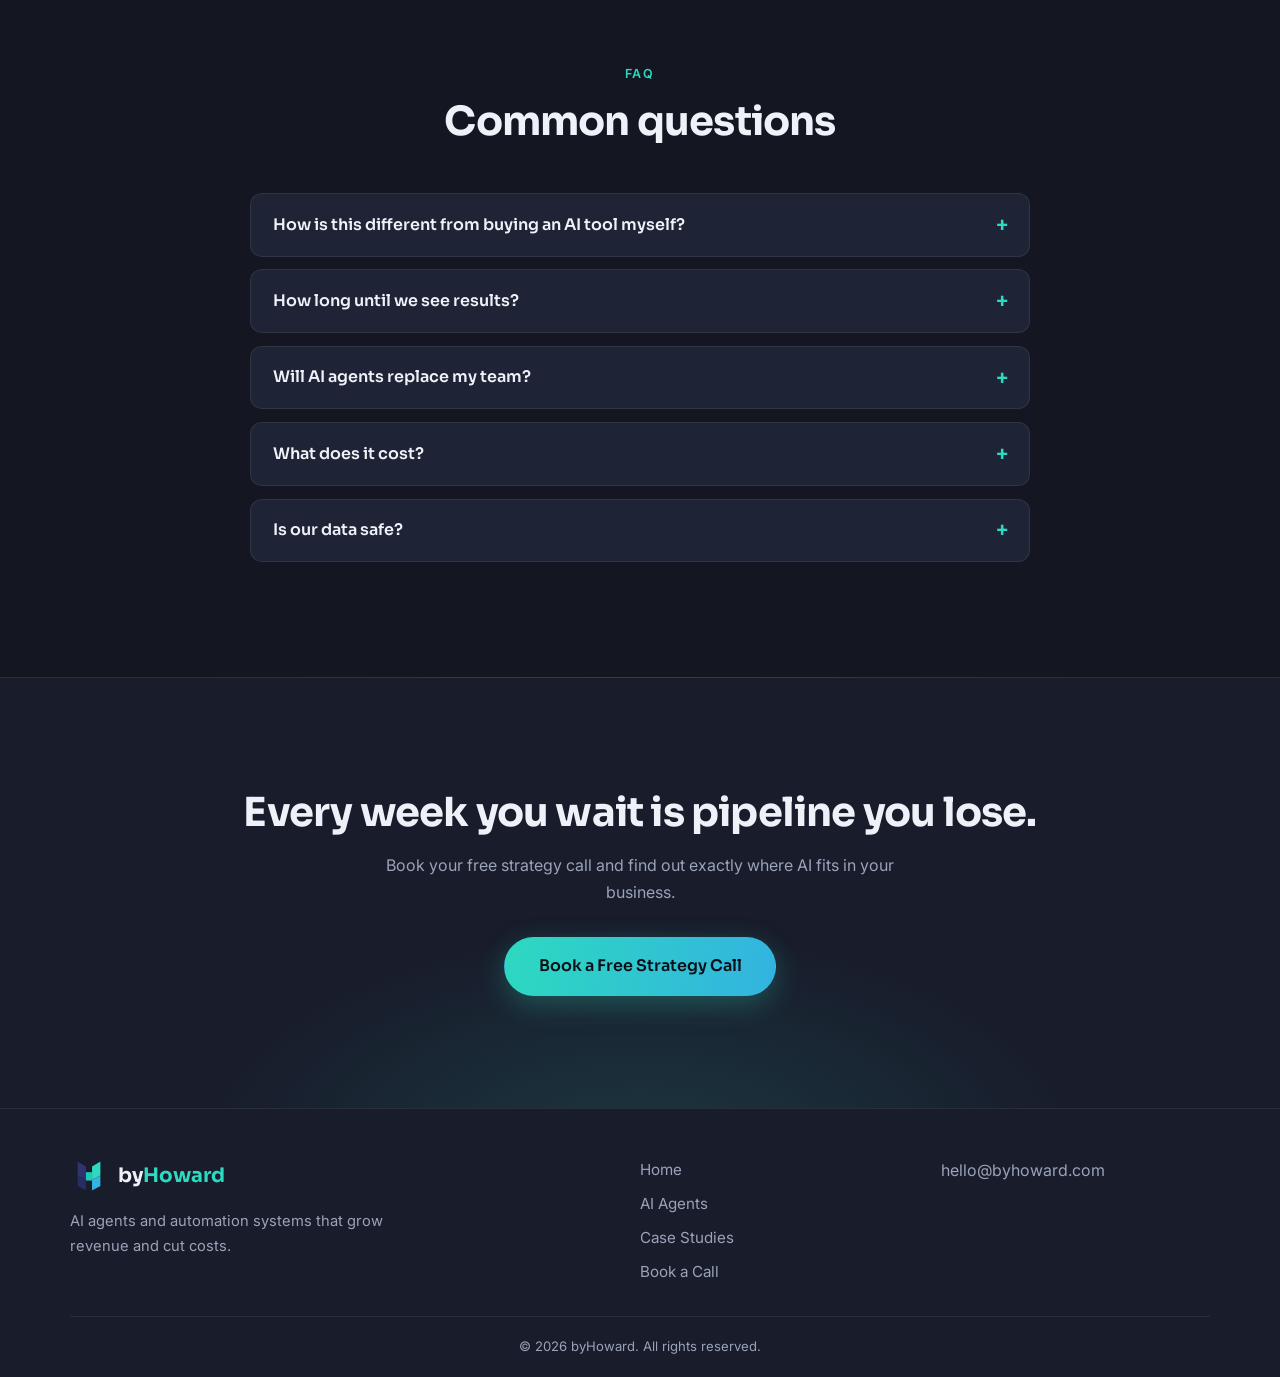
==== commit 03f666ff: "Build byhoward.com AI growth agency funnel site Replace site content with a three-page marketing fun" ====
--- a/index.html
+++ b/index.html
@@ -3,298 +3,317 @@
 <head>
   <meta charset="UTF-8" />
   <meta name="viewport" content="width=device-width, initial-scale=1.0" />
-  <title>Angela Bernard Hair + Brooklyn Beauty — On-Location Bridal &amp; Special Event Hair</title>
-  <meta name="description" content="Angela Bernard and Brooklyn Martinez bring expert on-location hair and makeup styling for weddings, bridal weekends, styled parties, and special events across Denver, Broomfield, and surrounding Colorado venues." />
+  <title>byHoward — AI Growth Agency | Scale Your Business with AI</title>
+  <meta name="description" content="byHoward is an AI growth agency that designs, builds, and deploys AI agents and automation systems that generate pipeline, cut costs, and scale revenue." />
+  <link rel="icon" type="image/svg+xml" href="assets/logo.svg" />
   <link rel="preconnect" href="https://fonts.googleapis.com" />
   <link rel="preconnect" href="https://fonts.gstatic.com" crossorigin />
-  <link href="https://fonts.googleapis.com/css2?family=Cormorant+Garamond:ital,wght@0,400;0,500;0,600;1,400&family=Jost:wght@300;400;500;600&display=swap" rel="stylesheet" />
+  <link href="https://fonts.googleapis.com/css2?family=Sora:wght@400;500;600;700;800&family=Inter:wght@300;400;500;600&display=swap" rel="stylesheet" />
   <link rel="stylesheet" href="styles.css" />
 </head>
 <body>
+
   <!-- Header -->
   <header class="site-header" id="top">
     <div class="container header-inner">
-      <a href="#top" class="brand">
-        <span class="brand-name">Angela Bernard Hair<br />+ Brooklyn Beauty</span>
-        <span class="brand-tag">On-Location Bridal &amp; Special Event Hair Team</span>
+      <a href="index.html" class="brand">
+        <img src="assets/logo.svg" alt="byHoward logo" class="brand-logo" />
+        <span class="brand-name">by<span class="accent">Howard</span></span>
       </a>
-      <nav class="main-nav" aria-label="Primary">
-        <a href="#weddings">Weddings</a>
-        <a href="#services">Bridal Party</a>
-        <a href="#how-it-works">How It Works</a>
-        <a href="#gallery">Gallery</a>
-        <a href="#faq">FAQ</a>
+      <nav class="main-nav" aria-label="Main navigation">
+        <a href="index.html" class="nav-link active">Home</a>
+        <a href="agents.html" class="nav-link">AI Agents</a>
+        <a href="case-studies.html" class="nav-link">Case Studies</a>
+        <a href="#book" class="btn btn-primary btn-sm nav-cta">Book a Strategy Call</a>
       </nav>
-      <a href="#availability" class="btn btn-solid header-cta">Check Event Availability</a>
-      <button class="nav-toggle" aria-label="Open menu" aria-expanded="false">
+      <button class="nav-toggle" aria-label="Toggle navigation" aria-expanded="false">
         <span></span><span></span><span></span>
       </button>
     </div>
   </header>
 
-  <!-- Hero -->
-  <section class="hero">
-    <div class="hero-media" role="img" aria-label="Bridal party getting their hair styled on location"></div>
-    <div class="hero-overlay"></div>
-    <div class="container hero-grid">
-      <div class="hero-copy">
-        <p class="eyebrow">Traveling Bridal Hair Team</p>
-        <h1>Bridal &amp; Special Event Hair Styling That Travels to You</h1>
-        <p class="hero-lead">
-          Angela Bernard and Brooklyn Martinez bring you expert styling for weddings, bridal
-          weekends, styled parties, and special events across Denver, Broomfield, and
-          surrounding Colorado venues.
-        </p>
-        <div class="hero-actions">
-          <a href="#availability" class="btn btn-solid">
-            Check Event Availability
-            <span class="btn-sub">Let's make it official</span>
-          </a>
-          <a href="#contract" class="btn btn-outline">Download Bridal Contract</a>
-        </div>
-      </div>
-
-      <!-- Inquiry form -->
-      <form class="inquiry-card" id="availability" novalidate>
-        <button type="button" class="card-close" aria-label="Close">&times;</button>
-        <h2 class="inquiry-title">Request Event Availability</h2>
-
-        <label for="event-date">Event Date</label>
-        <input type="date" id="event-date" name="event-date" />
-
-        <label for="location">Location</label>
-        <input type="text" id="location" name="location" placeholder="City or Venue" />
-
-        <label for="party-size">Party Size</label>
-        <select id="party-size" name="party-size">
-          <option value="" disabled selected>Number of people</option>
-          <option>1 (Bride / Individual)</option>
-          <option>2–4</option>
-          <option>5–8</option>
-          <option>9–12</option>
-          <option>13+</option>
-        </select>
-
-        <label for="email">Email</label>
-        <input type="email" id="email" name="email" placeholder="you@example.com" />
-
-        <button type="submit" class="btn btn-solid btn-block">Submit Inquiry</button>
-        <p class="inquiry-note">We'll respond in 24 hours.</p>
-      </form>
-    </div>
-
-    <!-- Feature bar -->
-    <div class="feature-bar">
-      <div class="container feature-bar-inner">
-        <div class="feature"><span class="feature-icon">&#9906;</span> On-Location Styling</div>
-        <div class="feature"><span class="feature-icon">&#128101;</span> Bridal Parties</div>
-        <div class="feature"><span class="feature-icon">&#9201;</span> Timeline Planning</div>
-        <div class="feature"><span class="feature-icon">&#9992;</span> Colorado Travel</div>
-      </div>
-    </div>
-  </section>
-
-  <!-- Meet Your Stylists -->
-  <section class="stylists" id="weddings">
-    <div class="container">
-      <p class="section-label">Meet Your Stylists</p>
-      <div class="stylist-grid">
-        <article class="stylist-card">
-          <div class="stylist-photo stylist-photo--angela" role="img" aria-label="Angela Bernard"></div>
-          <div class="stylist-info">
-            <h3>Angela Bernard</h3>
-            <p class="stylist-role">Co-Founder &nbsp;|&nbsp; Lead Hair Artist</p>
-            <p class="stylist-bio">
-              Angela is known for timeless, romantic styles and a calm presence that sets the
-              tone for your day.
-            </p>
-          </div>
-        </article>
-        <article class="stylist-card">
-          <div class="stylist-photo stylist-photo--brooklyn" role="img" aria-label="Brooklyn Martinez"></div>
-          <div class="stylist-info">
-            <h3>Brooklyn Martinez</h3>
-            <p class="stylist-role">Co-Founder &nbsp;|&nbsp; Lead Makeup</p>
-            <p class="stylist-bio">
-              Brooklyn creates effortlessly polished looks to enhance your natural beauty.
-            </p>
-          </div>
-        </article>
-      </div>
-    </div>
-  </section>
-
-  <!-- Services -->
-  <section class="services" id="services">
-    <div class="container">
-      <p class="section-label">Services</p>
-      <div class="service-grid">
-        <article class="service-card">
-          <div class="service-icon">&#10047;</div>
-          <h3>Wedding Day Hair</h3>
-          <p>Long-lasting, photo-ready styles to love all day.</p>
-        </article>
-        <article class="service-card">
-          <div class="service-icon">&#128131;</div>
-          <h3>Bridal Party Styling</h3>
-          <p>Beautiful, cohesive looks for your whole crew.</p>
-        </article>
-        <article class="service-card">
-          <div class="service-icon">&#10024;</div>
-          <h3>Preview Trials</h3>
-          <p>Preview one-on-one and feel confident every detail is perfect.</p>
-        </article>
-        <article class="service-card">
-          <div class="service-icon">&#9728;</div>
-          <h3>Special Event Styling</h3>
-          <p>Hair styling for galas, parties and life's big moments.</p>
-        </article>
-        <article class="service-card">
-          <div class="service-icon">&#9992;</div>
-          <h3>Travel Services</h3>
-          <p>We bring our beauty to you — Denver, Colorado and beyond.</p>
-        </article>
-      </div>
-    </div>
-  </section>
-
-  <!-- How It Works -->
-  <section class="how-it-works" id="how-it-works">
-    <div class="container">
-      <h2 class="section-heading">How It Works</h2>
-      <div class="steps">
-        <div class="step">
-          <span class="step-num">1</span>
-          <div class="step-icon">&#128203;</div>
-          <h3>Inquire</h3>
-          <p>Check availability and tell us about your event.</p>
-        </div>
-        <div class="step-arrow">&rsaquo;</div>
-        <div class="step">
-          <span class="step-num">2</span>
-          <div class="step-icon">&#128197;</div>
-          <h3>Confirm Details</h3>
-          <p>We'll confirm your date and lock in the details.</p>
-        </div>
-        <div class="step-arrow">&rsaquo;</div>
-        <div class="step">
-          <span class="step-num">3</span>
-          <div class="step-icon">&#128131;</div>
-          <h3>Plan Your Look</h3>
-          <p>Trial (if desired) and timeline planning for a seamless day.</p>
-        </div>
-        <div class="step-arrow">&rsaquo;</div>
-        <div class="step">
-          <span class="step-num">4</span>
-          <div class="step-icon">&#10024;</div>
-          <h3>Event Day Styling</h3>
-          <p>We arrive on-location and bring your vision to life.</p>
-        </div>
-      </div>
-    </div>
-  </section>
-
-  <!-- Gallery -->
-  <section class="gallery" id="gallery">
-    <div class="container">
-      <h2 class="section-heading">Event Moments</h2>
-      <div class="gallery-grid">
-        <div class="gallery-item g1"></div>
-        <div class="gallery-item g2"></div>
-        <div class="gallery-item g3"></div>
-        <div class="gallery-item g4"></div>
-        <div class="gallery-item g5"></div>
-        <div class="gallery-item g6"></div>
-      </div>
-      <div class="gallery-cta">
-        <a href="#availability" class="btn btn-outline">View Full Gallery</a>
-      </div>
-    </div>
-  </section>
-
-  <!-- Love Notes + FAQ -->
-  <section class="notes-faq">
-    <div class="container notes-faq-grid">
-      <div class="love-notes">
-        <p class="section-label">Love Notes</p>
-        <div class="testimonials">
-          <figure class="testimonial">
-            <blockquote>
-              Angela and Brooklyn are absolute MAGIC! They made me feel (and all of my
-              bridesmaids) so confident. Highly recommend!
-            </blockquote>
-            <figcaption>— Kelsey, Bride</figcaption>
-          </figure>
-          <figure class="testimonial">
-            <blockquote>
-              Professional, kind, and incredibly talented. They traveled to our venue and
-              handled the hair seamlessly day — no stress.
-            </blockquote>
-            <figcaption>— Maggie, Maid of Honor</figcaption>
-          </figure>
-        </div>
-        <div class="dots" aria-hidden="true">
-          <span class="dot active"></span><span class="dot"></span><span class="dot"></span>
-        </div>
-      </div>
-
-      <div class="faq" id="faq">
-        <p class="section-label">FAQ</p>
+  <main>
+    <!-- ============ HERO ============ -->
+    <section class="hero">
+      <div class="hero-glow" aria-hidden="true"></div>
+      <div class="container hero-inner">
+        <p class="eyebrow reveal">AI Growth Agency</p>
+        <h1 class="reveal">Your competitors are hiring people.<br /><span class="gradient-text">You're about to deploy AI.</span></h1>
+        <p class="lede reveal">We design, build, and run AI agents and automation systems that book meetings, close support tickets, and recover revenue — 24/7, without adding headcount.</p>
+        <div class="hero-ctas reveal">
+          <a href="#book" class="btn btn-primary btn-lg">Book a Free Strategy Call</a>
+          <a href="agents.html" class="btn btn-ghost btn-lg">Explore AI Agents</a>
+        </div>
+        <p class="hero-note reveal">Free 30-minute audit &middot; No commitment &middot; Walk away with an AI roadmap</p>
+      </div>
+    </section>
+
+    <!-- ============ TRUST STRIP ============ -->
+    <section class="trust-strip">
+      <div class="container">
+        <p class="trust-label">Trusted by growth-focused teams in</p>
+        <ul class="trust-logos">
+          <li>E-Commerce</li>
+          <li>SaaS</li>
+          <li>Professional Services</li>
+          <li>Real Estate</li>
+          <li>Healthcare</li>
+          <li>Logistics</li>
+        </ul>
+      </div>
+    </section>
+
+    <!-- ============ PROBLEM ============ -->
+    <section class="section problem">
+      <div class="container">
+        <div class="section-head reveal">
+          <p class="eyebrow">The Problem</p>
+          <h2>Growth is getting more expensive.<br />Your margins can't keep up.</h2>
+        </div>
+        <div class="grid grid-3">
+          <article class="card reveal">
+            <div class="card-icon">📉</div>
+            <h3>Leads slip through the cracks</h3>
+            <p>Inbound leads wait hours for a reply. By the time your team follows up, 78% have already talked to a competitor.</p>
+          </article>
+          <article class="card reveal">
+            <div class="card-icon">🔥</div>
+            <h3>Your team is buried in busywork</h3>
+            <p>Data entry, follow-ups, scheduling, reporting — your best people spend 60% of their week on work a machine should do.</p>
+          </article>
+          <article class="card reveal">
+            <div class="card-icon">💸</div>
+            <h3>Headcount is the only lever</h3>
+            <p>Every new dollar of revenue costs more payroll. Scaling means hiring, training, and managing — and margins shrink.</p>
+          </article>
+        </div>
+      </div>
+    </section>
+
+    <!-- ============ SOLUTION ============ -->
+    <section class="section solution alt-bg">
+      <div class="container">
+        <div class="section-head reveal">
+          <p class="eyebrow">The Solution</p>
+          <h2>An AI growth system, built for your business</h2>
+          <p class="section-sub">We don't sell software licenses or generic chatbots. We build custom AI systems around your funnel, your data, and your customers — then run them for you.</p>
+        </div>
+        <div class="grid grid-3">
+          <article class="card card-feature reveal">
+            <div class="card-icon">🤖</div>
+            <h3>AI Agents</h3>
+            <p>Sales, support, and operations agents that work your pipeline around the clock — qualifying leads, booking calls, and resolving tickets.</p>
+            <a class="text-link" href="agents.html">See the agents &rarr;</a>
+          </article>
+          <article class="card card-feature reveal">
+            <div class="card-icon">⚙️</div>
+            <h3>Workflow Automation</h3>
+            <p>We map your operations and automate the repetitive 60% — CRM updates, onboarding, reporting, invoicing, and follow-up sequences.</p>
+            <a class="text-link" href="#book">Get an automation audit &rarr;</a>
+          </article>
+          <article class="card card-feature reveal">
+            <div class="card-icon">📈</div>
+            <h3>Growth Infrastructure</h3>
+            <p>Outbound engines, lead scoring, personalization at scale, and dashboards that show exactly what's driving revenue.</p>
+            <a class="text-link" href="case-studies.html">See the results &rarr;</a>
+          </article>
+        </div>
+      </div>
+    </section>
+
+    <!-- ============ STATS ============ -->
+    <section class="section stats-band">
+      <div class="container">
+        <div class="grid grid-4 stats-grid">
+          <div class="stat reveal">
+            <span class="stat-number" data-count="37" data-suffix="%">0%</span>
+            <span class="stat-label">Average increase in qualified pipeline</span>
+          </div>
+          <div class="stat reveal">
+            <span class="stat-number" data-count="60" data-suffix="%">0%</span>
+            <span class="stat-label">Of repetitive work automated</span>
+          </div>
+          <div class="stat reveal">
+            <span class="stat-number" data-count="24" data-suffix="/7">0/7</span>
+            <span class="stat-label">Always-on lead response &amp; support</span>
+          </div>
+          <div class="stat reveal">
+            <span class="stat-number" data-count="90" data-suffix=" days">0 days</span>
+            <span class="stat-label">From kickoff to measurable ROI</span>
+          </div>
+        </div>
+        <p class="stats-disclaimer">Illustrative targets based on typical engagement goals. Your numbers will vary.</p>
+      </div>
+    </section>
+
+    <!-- ============ PROCESS ============ -->
+    <section class="section process">
+      <div class="container">
+        <div class="section-head reveal">
+          <p class="eyebrow">How It Works</p>
+          <h2>From audit to ROI in four steps</h2>
+        </div>
+        <ol class="steps">
+          <li class="step reveal">
+            <span class="step-num">01</span>
+            <h3>Strategy Call</h3>
+            <p>A free 30-minute call. We learn your funnel, your bottlenecks, and your goals — and tell you honestly if AI can move the needle.</p>
+          </li>
+          <li class="step reveal">
+            <span class="step-num">02</span>
+            <h3>AI Growth Audit</h3>
+            <p>We map your workflows and identify the highest-ROI opportunities. You get a prioritized roadmap, whether you work with us or not.</p>
+          </li>
+          <li class="step reveal">
+            <span class="step-num">03</span>
+            <h3>Build &amp; Deploy</h3>
+            <p>We build your agents and automations, integrate them with your stack, and test them against real scenarios before launch.</p>
+          </li>
+          <li class="step reveal">
+            <span class="step-num">04</span>
+            <h3>Optimize &amp; Scale</h3>
+            <p>We monitor performance, tune the system monthly, and expand what's working. You watch the dashboard — we handle the rest.</p>
+          </li>
+        </ol>
+      </div>
+    </section>
+
+    <!-- ============ TESTIMONIALS ============ -->
+    <section class="section testimonials alt-bg">
+      <div class="container">
+        <div class="section-head reveal">
+          <p class="eyebrow">What Clients Say</p>
+          <h2>Results our clients talk about</h2>
+          <p class="section-sub">[PLACEHOLDER — replace with real client quotes as they come in]</p>
+        </div>
+        <div class="grid grid-3">
+          <blockquote class="card quote reveal">
+            <p>"[PLACEHOLDER QUOTE — e.g. 'The lead response agent paid for itself in the first month. We book meetings while we sleep.']"</p>
+            <footer><strong>[Client Name]</strong><span>[Title], [Company]</span></footer>
+          </blockquote>
+          <blockquote class="card quote reveal">
+            <p>"[PLACEHOLDER QUOTE — e.g. 'Our support queue went from 2 days to 2 minutes. Customers noticed immediately.']"</p>
+            <footer><strong>[Client Name]</strong><span>[Title], [Company]</span></footer>
+          </blockquote>
+          <blockquote class="card quote reveal">
+            <p>"[PLACEHOLDER QUOTE — e.g. 'byHoward found $40k/year of busywork we didn't know we were paying for.']"</p>
+            <footer><strong>[Client Name]</strong><span>[Title], [Company]</span></footer>
+          </blockquote>
+        </div>
+      </div>
+    </section>
+
+    <!-- ============ LEAD CAPTURE / BOOKING ============ -->
+    <section class="section book" id="book">
+      <div class="container book-inner">
+        <div class="book-copy reveal">
+          <p class="eyebrow">Free Strategy Call</p>
+          <h2>Find out what AI can do for <em>your</em> numbers</h2>
+          <p>In 30 minutes we'll map your funnel, flag the biggest automation opportunities, and give you a straight answer on expected ROI. No pitch deck, no pressure.</p>
+          <ul class="check-list">
+            <li>Personalized AI opportunity assessment</li>
+            <li>Estimated time and cost savings</li>
+            <li>A roadmap you keep, even if we never work together</li>
+          </ul>
+        </div>
+        <form class="card book-form reveal" id="lead-form" novalidate>
+          <div class="form-row">
+            <label for="name">Name</label>
+            <input type="text" id="name" name="name" placeholder="Jane Smith" required />
+          </div>
+          <div class="form-row">
+            <label for="email">Work Email</label>
+            <input type="email" id="email" name="email" placeholder="jane@company.com" required />
+          </div>
+          <div class="form-row">
+            <label for="company">Company</label>
+            <input type="text" id="company" name="company" placeholder="Company name" />
+          </div>
+          <div class="form-row">
+            <label for="revenue">Annual Revenue</label>
+            <select id="revenue" name="revenue">
+              <option value="">Select a range</option>
+              <option>Under $500k</option>
+              <option>$500k – $2M</option>
+              <option>$2M – $10M</option>
+              <option>$10M+</option>
+            </select>
+          </div>
+          <div class="form-row">
+            <label for="message">What's your biggest growth bottleneck?</label>
+            <textarea id="message" name="message" rows="3" placeholder="Tell us in a sentence or two…"></textarea>
+          </div>
+          <button type="submit" class="btn btn-primary btn-lg btn-block">Book My Free Call</button>
+          <p class="form-note">We reply within one business day. No spam, ever.</p>
+          <p class="form-status" role="status" aria-live="polite"></p>
+        </form>
+      </div>
+    </section>
+
+    <!-- ============ FAQ ============ -->
+    <section class="section faq">
+      <div class="container narrow">
+        <div class="section-head reveal">
+          <p class="eyebrow">FAQ</p>
+          <h2>Common questions</h2>
+        </div>
         <div class="accordion">
-          <details>
-            <summary>Do you travel?</summary>
-            <p>Yes! We're a fully on-location team serving Denver, Broomfield, and venues across Colorado. Travel beyond our home area can be arranged — just ask.</p>
-          </details>
-          <details>
-            <summary>How many people can you style?</summary>
-            <p>From the bride alone to a full bridal party of 13+. Larger parties may add a second stylist to keep your timeline on track.</p>
-          </details>
-          <details>
-            <summary>Where should I book?</summary>
-            <p>Start by requesting availability above. Once your date is confirmed, we'll send a contract to lock everything in.</p>
-          </details>
-          <details>
-            <summary>Do you offer trials?</summary>
-            <p>Absolutely. A preview trial lets us perfect your look and plan the timeline before the big day.</p>
-          </details>
-          <details>
-            <summary>What areas do you serve?</summary>
-            <p>Denver, Broomfield, and surrounding Colorado communities, plus destination requests on a case-by-case basis.</p>
-          </details>
-        </div>
-      </div>
-    </div>
-  </section>
-
-  <!-- Final CTA -->
-  <section class="final-cta" id="contract">
-    <div class="container">
-      <h2>Ready to reserve your date?</h2>
-      <p>We can't wait to be part of your day.</p>
-      <div class="hero-actions center">
-        <a href="#availability" class="btn btn-solid">Check Event Availability</a>
-        <a href="#availability" class="btn btn-outline">Download Bridal Contract</a>
-      </div>
-    </div>
-  </section>
+          <details class="reveal">
+            <summary>How is this different from buying an AI tool myself?</summary>
+            <p>Off-the-shelf tools solve generic problems. We build around <em>your</em> funnel, data, and processes — and we run, monitor, and improve the system so your team doesn't have to become AI engineers.</p>
+          </details>
+          <details class="reveal">
+            <summary>How long until we see results?</summary>
+            <p>Most engagements deploy a first agent or automation within 2–4 weeks, with measurable impact targeted inside 90 days.</p>
+          </details>
+          <details class="reveal">
+            <summary>Will AI agents replace my team?</summary>
+            <p>No — they replace your team's busywork. Clients typically redeploy people to higher-value work: closing deals, building relationships, and improving the product.</p>
+          </details>
+          <details class="reveal">
+            <summary>What does it cost?</summary>
+            <p>Engagements are scoped to ROI. After the free strategy call and audit, you'll get a fixed proposal with projected savings before you commit a dollar.</p>
+          </details>
+          <details class="reveal">
+            <summary>Is our data safe?</summary>
+            <p>Yes. We work within your security requirements, use enterprise-grade AI providers, and never train public models on your data.</p>
+          </details>
+        </div>
+      </div>
+    </section>
+
+    <!-- ============ FINAL CTA ============ -->
+    <section class="final-cta">
+      <div class="container reveal">
+        <h2>Every week you wait is pipeline you lose.</h2>
+        <p>Book your free strategy call and find out exactly where AI fits in your business.</p>
+        <a href="#book" class="btn btn-primary btn-lg">Book a Free Strategy Call</a>
+      </div>
+    </section>
+  </main>
 
   <!-- Footer -->
   <footer class="site-footer">
     <div class="container footer-inner">
       <div class="footer-brand">
-        <span class="brand-name">Angela Bernard Hair + Brooklyn Beauty</span>
-        <p>On-Location Bridal &amp; Special Event Hair Team — Denver, Colorado</p>
-      </div>
-      <nav class="footer-nav" aria-label="Footer">
-        <a href="#weddings">Weddings</a>
-        <a href="#services">Bridal Party</a>
-        <a href="#how-it-works">How It Works</a>
-        <a href="#gallery">Gallery</a>
-        <a href="#faq">FAQ</a>
+        <a href="index.html" class="brand">
+          <img src="assets/logo.svg" alt="byHoward logo" class="brand-logo" />
+          <span class="brand-name">by<span class="accent">Howard</span></span>
+        </a>
+        <p>AI agents and automation systems that grow revenue and cut costs.</p>
+      </div>
+      <nav class="footer-nav" aria-label="Footer navigation">
+        <a href="index.html">Home</a>
+        <a href="agents.html">AI Agents</a>
+        <a href="case-studies.html">Case Studies</a>
+        <a href="#book">Book a Call</a>
       </nav>
+      <div class="footer-contact">
+        <p><a href="mailto:hello@byhoward.com">hello@byhoward.com</a></p>
+      </div>
     </div>
     <div class="container footer-bottom">
-      <p>&copy; <span id="year"></span> Angela Bernard Hair + Brooklyn Beauty. All rights reserved.</p>
+      <p>&copy; <span id="year"></span> byHoward. All rights reserved.</p>
     </div>
   </footer>
 
--- a/styles.css
+++ b/styles.css
@@ -1,179 +1,195 @@
 /* =========================================================
-   Angela Bernard Hair + Brooklyn Beauty
-   On-Location Bridal & Special Event Hair Team
+   byHoward — AI Growth Agency
+   Dark, modern theme keyed to the navy/teal logo palette
    ========================================================= */
 
 :root {
-  --cream: #f7f3ec;
-  --cream-2: #efe8dd;
-  --ivory: #fbf8f3;
-  --ink: #2f2a25;
-  --muted: #6e655b;
-  --gold: #a98b5d;
-  --gold-dark: #8f7448;
-  --gold-light: #c9b48f;
-  --line: #e2d8c8;
-  --white: #ffffff;
-  --shadow: 0 18px 50px rgba(76, 60, 40, 0.14);
-  --radius: 4px;
-  --serif: "Cormorant Garamond", Georgia, serif;
-  --sans: "Jost", "Helvetica Neue", Arial, sans-serif;
-}
-
-* { box-sizing: border-box; }
+  --bg: #141722;
+  --bg-2: #181c2b;
+  --surface: #1e2335;
+  --surface-2: #242a40;
+  --line: rgba(255, 255, 255, 0.08);
+  --text: #eef1f8;
+  --muted: #9aa3b8;
+  --navy: #2e3470;
+  --teal: #2dd9c0;
+  --cyan: #33b3e0;
+  --teal-dark: #1fc9b4;
+  --gradient: linear-gradient(100deg, var(--teal), var(--cyan));
+  --radius: 16px;
+  --shadow: 0 20px 50px rgba(0, 0, 0, 0.35);
+  --font-head: "Sora", system-ui, sans-serif;
+  --font-body: "Inter", system-ui, sans-serif;
+}
+
+* { box-sizing: border-box; margin: 0; padding: 0; }
 
 html { scroll-behavior: smooth; }
 
 body {
-  margin: 0;
-  font-family: var(--sans);
-  color: var(--ink);
-  background: var(--ivory);
-  line-height: 1.6;
+  font-family: var(--font-body);
+  background: var(--bg);
+  color: var(--text);
+  line-height: 1.65;
   -webkit-font-smoothing: antialiased;
 }
 
 img { max-width: 100%; display: block; }
 
-a { color: inherit; text-decoration: none; }
+h1, h2, h3 {
+  font-family: var(--font-head);
+  line-height: 1.15;
+  letter-spacing: -0.02em;
+}
+
+h1 { font-size: clamp(2.2rem, 5.5vw, 3.8rem); font-weight: 800; }
+h2 { font-size: clamp(1.7rem, 3.6vw, 2.5rem); font-weight: 700; }
+h3 { font-size: 1.15rem; font-weight: 600; }
+
+a { color: var(--teal); text-decoration: none; }
 
 .container {
-  width: min(1180px, 92%);
+  width: min(1140px, 92%);
   margin-inline: auto;
 }
 
-/* ---------- Typography helpers ---------- */
-h1, h2, h3 { font-family: var(--serif); font-weight: 500; line-height: 1.1; margin: 0; }
-
-.eyebrow,
-.section-label {
-  font-family: var(--sans);
+.container.narrow { width: min(780px, 92%); }
+
+.section { padding: clamp(4rem, 8vw, 6.5rem) 0; }
+.alt-bg { background: var(--bg-2); }
+
+.eyebrow {
+  display: inline-block;
+  font-size: 0.78rem;
+  font-weight: 600;
+  letter-spacing: 0.16em;
   text-transform: uppercase;
-  letter-spacing: 0.22em;
-  font-size: 0.72rem;
-  color: var(--gold-dark);
-  font-weight: 500;
-}
-
-.section-label {
-  text-align: center;
-  display: block;
-  margin-bottom: 2.5rem;
-}
-
-.section-heading {
-  font-family: var(--serif);
-  text-align: center;
-  font-size: clamp(2rem, 4vw, 2.9rem);
-  letter-spacing: 0.04em;
-  text-transform: uppercase;
-  margin-bottom: 3rem;
-  color: var(--ink);
+  color: var(--teal);
+  margin-bottom: 0.9rem;
+}
+
+.section-head {
+  max-width: 720px;
+  margin: 0 auto 3rem;
+  text-align: center;
+}
+
+.section-sub {
+  color: var(--muted);
+  margin-top: 1rem;
+  font-size: 1.05rem;
+}
+
+.gradient-text {
+  background: var(--gradient);
+  -webkit-background-clip: text;
+  background-clip: text;
+  color: transparent;
 }
 
 /* ---------- Buttons ---------- */
 .btn {
-  display: inline-flex;
-  flex-direction: column;
-  align-items: center;
-  justify-content: center;
-  padding: 0.95rem 1.8rem;
-  font-family: var(--sans);
-  font-size: 0.74rem;
-  letter-spacing: 0.18em;
-  text-transform: uppercase;
-  font-weight: 500;
+  display: inline-block;
+  font-family: var(--font-head);
+  font-weight: 600;
+  border-radius: 999px;
+  border: 1px solid transparent;
   cursor: pointer;
-  border: 1px solid transparent;
-  border-radius: var(--radius);
-  transition: all 0.25s ease;
-  text-align: center;
-  line-height: 1.3;
-}
-
-.btn-sub {
-  text-transform: none;
-  letter-spacing: 0.04em;
-  font-size: 0.62rem;
-  opacity: 0.85;
-  margin-top: 2px;
-}
-
-.btn-solid {
-  background: var(--gold);
-  color: #fff;
-  border-color: var(--gold);
-}
-.btn-solid:hover { background: var(--gold-dark); border-color: var(--gold-dark); }
-
-.btn-outline {
+  text-align: center;
+  transition: transform 0.18s ease, box-shadow 0.18s ease, background 0.18s ease;
+}
+
+.btn-primary {
+  background: var(--gradient);
+  color: #0c1018;
+  box-shadow: 0 8px 28px rgba(45, 217, 192, 0.28);
+}
+
+.btn-primary:hover {
+  transform: translateY(-2px);
+  box-shadow: 0 12px 34px rgba(45, 217, 192, 0.4);
+}
+
+.btn-ghost {
   background: transparent;
-  color: var(--ink);
-  border-color: var(--gold);
-}
-.btn-outline:hover { background: var(--gold); color: #fff; }
-
-.btn-block { width: 100%; }
+  color: var(--text);
+  border-color: var(--line);
+}
+
+.btn-ghost:hover { border-color: var(--teal); color: var(--teal); }
+
+.btn-sm { padding: 0.55rem 1.2rem; font-size: 0.88rem; }
+.btn-lg { padding: 0.95rem 2.1rem; font-size: 1rem; }
+.btn-block { display: block; width: 100%; }
+
+.text-link {
+  display: inline-block;
+  margin-top: auto;
+  font-weight: 600;
+  font-size: 0.92rem;
+}
+
+.text-link:hover { text-decoration: underline; }
 
 /* ---------- Header ---------- */
 .site-header {
   position: sticky;
   top: 0;
   z-index: 50;
-  background: rgba(251, 248, 243, 0.96);
-  backdrop-filter: blur(6px);
+  background: rgba(20, 23, 34, 0.85);
+  backdrop-filter: blur(14px);
   border-bottom: 1px solid var(--line);
 }
 
 .header-inner {
   display: flex;
   align-items: center;
-  gap: 1.5rem;
-  padding: 0.9rem 0;
-}
+  justify-content: space-between;
+  padding: 0.85rem 0;
+}
+
+.brand {
+  display: flex;
+  align-items: center;
+  gap: 0.6rem;
+}
+
+.brand-logo { width: 38px; height: 38px; }
 
 .brand-name {
-  font-family: var(--serif);
-  font-size: 1.05rem;
-  letter-spacing: 0.16em;
-  text-transform: uppercase;
-  display: block;
-  line-height: 1.2;
-  color: var(--ink);
-}
-.brand-tag {
-  font-size: 0.6rem;
-  letter-spacing: 0.14em;
-  text-transform: uppercase;
-  color: var(--muted);
-  display: block;
-  margin-top: 4px;
-}
+  font-family: var(--font-head);
+  font-weight: 700;
+  font-size: 1.25rem;
+  color: var(--text);
+}
+
+.brand-name .accent { color: var(--teal); }
 
 .main-nav {
-  margin-left: auto;
   display: flex;
+  align-items: center;
   gap: 1.8rem;
 }
-.main-nav a {
-  font-size: 0.74rem;
-  letter-spacing: 0.12em;
-  text-transform: uppercase;
-  color: var(--ink);
-  position: relative;
-  padding: 4px 0;
-}
-.main-nav a::after {
+
+.nav-link {
+  color: var(--muted);
+  font-weight: 500;
+  font-size: 0.95rem;
+  transition: color 0.15s ease;
+}
+
+.nav-link:hover, .nav-link.active { color: var(--text); }
+
+.nav-link.active { position: relative; }
+
+.nav-link.active::after {
   content: "";
   position: absolute;
-  left: 0; bottom: 0;
-  width: 0; height: 1px;
-  background: var(--gold);
-  transition: width 0.25s ease;
-}
-.main-nav a:hover::after { width: 100%; }
-
-.header-cta { padding: 0.75rem 1.4rem; }
+  left: 0; right: 0; bottom: -6px;
+  height: 2px;
+  background: var(--gradient);
+  border-radius: 2px;
+}
 
 .nav-toggle {
   display: none;
@@ -184,427 +200,507 @@
   cursor: pointer;
   padding: 6px;
 }
+
 .nav-toggle span {
-  width: 24px; height: 2px;
-  background: var(--ink);
-  transition: 0.3s;
+  width: 24px;
+  height: 2px;
+  background: var(--text);
+  border-radius: 2px;
+  transition: transform 0.2s ease, opacity 0.2s ease;
 }
 
 /* ---------- Hero ---------- */
 .hero {
   position: relative;
-  background: var(--cream);
-  padding-bottom: 0;
   overflow: hidden;
-}
-.hero-media {
+  padding: clamp(5rem, 11vw, 8.5rem) 0;
+  text-align: center;
+}
+
+.hero-sub { padding: clamp(4rem, 8vw, 6rem) 0; }
+
+.hero-glow {
   position: absolute;
   inset: 0;
   background:
-    linear-gradient(115deg, var(--cream) 0%, var(--cream) 34%, rgba(247,243,236,0.2) 46%, transparent 60%),
-    url("https://images.unsplash.com/photo-1519741497674-611481863552?auto=format&fit=crop&w=1600&q=80") center/cover no-repeat;
-}
-.hero-overlay { position: absolute; inset: 0; background: linear-gradient(180deg, transparent 70%, rgba(247,243,236,0.6) 100%); }
-
-.hero-grid {
-  position: relative;
-  z-index: 2;
-  display: grid;
-  grid-template-columns: 1.1fr 0.9fr;
-  gap: 3rem;
-  align-items: center;
-  padding: 5.5rem 0 7rem;
-}
-
-.hero-copy { max-width: 520px; }
-.eyebrow { display: block; margin-bottom: 1.2rem; }
-.hero h1 {
-  font-size: clamp(2.6rem, 5.2vw, 4.2rem);
-  letter-spacing: 0.01em;
-  margin-bottom: 1.5rem;
-}
-.hero-lead {
-  color: var(--muted);
-  font-size: 1rem;
-  max-width: 430px;
-  margin-bottom: 2.2rem;
-}
-.hero-actions { display: flex; gap: 1rem; flex-wrap: wrap; }
-.hero-actions.center { justify-content: center; }
-
-/* ---------- Inquiry card ---------- */
-.inquiry-card {
-  position: relative;
-  background: var(--white);
-  border-radius: 6px;
-  box-shadow: var(--shadow);
-  padding: 2rem 1.9rem 1.8rem;
-  max-width: 360px;
-  justify-self: end;
+    radial-gradient(600px 320px at 50% -10%, rgba(45, 217, 192, 0.16), transparent 70%),
+    radial-gradient(520px 320px at 85% 20%, rgba(51, 179, 224, 0.10), transparent 70%),
+    radial-gradient(520px 320px at 10% 30%, rgba(46, 52, 112, 0.45), transparent 70%);
+  pointer-events: none;
+}
+
+.hero-inner { position: relative; }
+
+.lede {
+  max-width: 640px;
+  margin: 1.4rem auto 0;
+  font-size: clamp(1.05rem, 2vw, 1.2rem);
+  color: var(--muted);
+}
+
+.hero-ctas {
+  display: flex;
+  gap: 1rem;
+  justify-content: center;
+  flex-wrap: wrap;
+  margin-top: 2.2rem;
+}
+
+.hero-note {
+  margin-top: 1.2rem;
+  font-size: 0.85rem;
+  color: var(--muted);
+}
+
+/* ---------- Trust strip ---------- */
+.trust-strip {
+  border-block: 1px solid var(--line);
+  padding: 1.6rem 0;
+  background: var(--bg-2);
+}
+
+.trust-label {
+  text-align: center;
+  font-size: 0.78rem;
+  letter-spacing: 0.14em;
+  text-transform: uppercase;
+  color: var(--muted);
+  margin-bottom: 0.9rem;
+}
+
+.trust-logos {
+  list-style: none;
+  display: flex;
+  flex-wrap: wrap;
+  justify-content: center;
+  gap: 0.6rem 1rem;
+}
+
+.trust-logos li {
+  font-family: var(--font-head);
+  font-weight: 600;
+  font-size: 0.9rem;
+  color: var(--muted);
   border: 1px solid var(--line);
-}
-.card-close {
-  position: absolute;
-  top: 12px; right: 14px;
-  background: none; border: none;
-  font-size: 1.3rem; color: var(--muted);
-  cursor: pointer; line-height: 1;
-}
-.inquiry-title {
-  font-size: 1.5rem;
-  margin-bottom: 1.4rem;
-  color: var(--ink);
-}
-.inquiry-card label {
-  display: block;
-  font-size: 0.7rem;
-  letter-spacing: 0.04em;
-  color: var(--muted);
-  margin-bottom: 5px;
-  margin-top: 0.9rem;
-}
-.inquiry-card label:first-of-type { margin-top: 0; }
-.inquiry-card input,
-.inquiry-card select {
-  width: 100%;
-  padding: 0.7rem 0.8rem;
+  border-radius: 999px;
+  padding: 0.4rem 1.1rem;
+}
+
+.integrations li { color: var(--text); }
+
+/* ---------- Grids & cards ---------- */
+.grid { display: grid; gap: 1.4rem; }
+.grid-2 { grid-template-columns: repeat(2, 1fr); }
+.grid-3 { grid-template-columns: repeat(3, 1fr); }
+.grid-4 { grid-template-columns: repeat(4, 1fr); }
+
+.card {
+  background: var(--surface);
   border: 1px solid var(--line);
   border-radius: var(--radius);
-  font-family: var(--sans);
+  padding: 1.8rem;
+  transition: transform 0.2s ease, border-color 0.2s ease;
+}
+
+.card:hover { transform: translateY(-4px); border-color: rgba(45, 217, 192, 0.35); }
+
+.card h3 { margin-bottom: 0.6rem; }
+.card p { color: var(--muted); font-size: 0.97rem; }
+
+.card-icon {
+  font-size: 1.6rem;
+  width: 52px;
+  height: 52px;
+  display: grid;
+  place-items: center;
+  border-radius: 14px;
+  background: linear-gradient(135deg, rgba(45, 217, 192, 0.14), rgba(51, 179, 224, 0.10));
+  border: 1px solid rgba(45, 217, 192, 0.25);
+  margin-bottom: 1.1rem;
+}
+
+.card-feature { display: flex; flex-direction: column; }
+.card-feature p { margin-bottom: 1rem; }
+
+/* ---------- Stats ---------- */
+.stats-band {
+  background:
+    radial-gradient(700px 300px at 50% 0%, rgba(45, 217, 192, 0.08), transparent 70%),
+    var(--bg-2);
+  border-block: 1px solid var(--line);
+}
+
+.stat { text-align: center; }
+
+.stat-number {
+  display: block;
+  font-family: var(--font-head);
+  font-size: clamp(1.9rem, 4vw, 2.7rem);
+  font-weight: 800;
+  background: var(--gradient);
+  -webkit-background-clip: text;
+  background-clip: text;
+  color: transparent;
+}
+
+.stat-label {
+  display: block;
+  margin-top: 0.4rem;
+  font-size: 0.88rem;
+  color: var(--muted);
+}
+
+.stats-disclaimer {
+  margin-top: 2.2rem;
+  text-align: center;
+  font-size: 0.78rem;
+  color: var(--muted);
+  opacity: 0.8;
+}
+
+/* ---------- Process steps ---------- */
+.steps {
+  list-style: none;
+  display: grid;
+  grid-template-columns: repeat(4, 1fr);
+  gap: 1.4rem;
+  counter-reset: step;
+}
+
+.step {
+  background: var(--surface);
+  border: 1px solid var(--line);
+  border-radius: var(--radius);
+  padding: 1.7rem;
+}
+
+.step-num {
+  display: inline-block;
+  font-family: var(--font-head);
+  font-weight: 700;
   font-size: 0.85rem;
-  color: var(--ink);
-  background: var(--ivory);
-}
-.inquiry-card input:focus,
-.inquiry-card select:focus {
-  outline: none;
-  border-color: var(--gold);
-  background: #fff;
-}
-.inquiry-card .btn-block { margin-top: 1.4rem; }
-.inquiry-note {
-  text-align: center;
-  font-size: 0.72rem;
-  color: var(--muted);
-  margin: 0.8rem 0 0;
-}
-
-/* ---------- Feature bar ---------- */
-.feature-bar {
-  position: relative;
-  z-index: 3;
-  background: var(--white);
-  border-top: 1px solid var(--line);
-  border-bottom: 1px solid var(--line);
-}
-.feature-bar-inner {
-  display: flex;
-  justify-content: space-between;
-  flex-wrap: wrap;
-  gap: 1rem;
-  padding: 1.3rem 0;
-}
-.feature {
-  display: flex;
-  align-items: center;
-  gap: 0.6rem;
-  font-size: 0.74rem;
-  letter-spacing: 0.16em;
-  text-transform: uppercase;
-  color: var(--ink);
-  font-weight: 500;
-  margin-inline: auto;
-}
-.feature-icon { color: var(--gold); font-size: 1.1rem; }
-
-/* ---------- Stylists ---------- */
-.stylists { padding: 5rem 0; background: var(--ivory); }
-.stylist-grid {
+  color: var(--teal);
+  border: 1px solid rgba(45, 217, 192, 0.4);
+  border-radius: 999px;
+  padding: 0.25rem 0.8rem;
+  margin-bottom: 1rem;
+}
+
+.step h3 { margin-bottom: 0.5rem; }
+.step p { color: var(--muted); font-size: 0.95rem; }
+
+/* ---------- Testimonials ---------- */
+.quote { display: flex; flex-direction: column; }
+.quote p { font-style: italic; color: var(--text); }
+
+.quote footer {
+  margin-top: auto;
+  padding-top: 1.2rem;
+}
+
+.quote footer strong { display: block; font-family: var(--font-head); font-size: 0.95rem; }
+.quote footer span { font-size: 0.85rem; color: var(--muted); }
+
+/* ---------- Lead form ---------- */
+.book-inner {
   display: grid;
   grid-template-columns: 1fr 1fr;
-  gap: 2rem;
-  max-width: 900px;
-  margin-inline: auto;
-}
-.stylist-card {
-  display: flex;
-  gap: 1.4rem;
-  align-items: center;
-  background: var(--white);
+  gap: 3rem;
+  align-items: start;
+}
+
+.book-copy h2 { margin-bottom: 1rem; }
+.book-copy em { font-style: normal; color: var(--teal); }
+.book-copy > p { color: var(--muted); }
+
+.check-list {
+  list-style: none;
+  margin-top: 1.4rem;
+  display: grid;
+  gap: 0.6rem;
+}
+
+.check-list li {
+  position: relative;
+  padding-left: 1.7rem;
+  color: var(--muted);
+  font-size: 0.97rem;
+}
+
+.check-list li::before {
+  content: "✓";
+  position: absolute;
+  left: 0;
+  color: var(--teal);
+  font-weight: 700;
+}
+
+.book-form { box-shadow: var(--shadow); }
+.book-form:hover { transform: none; }
+
+.form-row { margin-bottom: 1.1rem; }
+
+.form-row label {
+  display: block;
+  font-size: 0.85rem;
+  font-weight: 600;
+  margin-bottom: 0.4rem;
+}
+
+.form-row input,
+.form-row select,
+.form-row textarea {
+  width: 100%;
+  background: var(--bg);
   border: 1px solid var(--line);
-  border-radius: 6px;
-  padding: 1.6rem;
-  box-shadow: 0 10px 30px rgba(76,60,40,0.06);
-}
-.stylist-photo {
-  width: 110px;
-  height: 110px;
-  border-radius: 50%;
-  flex-shrink: 0;
-  background-size: cover;
-  background-position: center;
-  border: 3px solid var(--cream-2);
-}
-.stylist-photo--angela {
-  background-image: url("https://images.unsplash.com/photo-1487412720507-e7ab37603c6f?auto=format&fit=crop&w=400&q=80");
-}
-.stylist-photo--brooklyn {
-  background-image: url("https://images.unsplash.com/photo-1438761681033-6461ffad8d80?auto=format&fit=crop&w=400&q=80");
-}
-.stylist-info h3 { font-size: 1.55rem; margin-bottom: 4px; }
-.stylist-role {
-  font-size: 0.7rem;
-  letter-spacing: 0.08em;
-  text-transform: uppercase;
-  color: var(--gold-dark);
-  margin: 0 0 0.6rem;
-}
-.stylist-bio { font-size: 0.86rem; color: var(--muted); margin: 0; }
-
-/* ---------- Services ---------- */
-.services { padding: 5rem 0; background: var(--cream); }
-.service-grid {
-  display: grid;
-  grid-template-columns: repeat(5, 1fr);
-  gap: 1.2rem;
-}
-.service-card {
-  background: var(--white);
+  border-radius: 10px;
+  padding: 0.75rem 0.95rem;
+  color: var(--text);
+  font-family: var(--font-body);
+  font-size: 0.95rem;
+  transition: border-color 0.15s ease;
+}
+
+.form-row textarea { resize: vertical; }
+
+.form-row input:focus,
+.form-row select:focus,
+.form-row textarea:focus {
+  outline: none;
+  border-color: var(--teal);
+}
+
+.form-note {
+  margin-top: 0.9rem;
+  text-align: center;
+  font-size: 0.8rem;
+  color: var(--muted);
+}
+
+.form-status {
+  margin-top: 0.6rem;
+  text-align: center;
+  font-size: 0.9rem;
+  color: var(--teal);
+  font-weight: 600;
+}
+
+/* ---------- FAQ ---------- */
+.accordion details {
+  background: var(--surface);
   border: 1px solid var(--line);
-  border-radius: 6px;
-  padding: 2rem 1.2rem;
-  text-align: center;
-  transition: transform 0.25s ease, box-shadow 0.25s ease;
-}
-.service-card:hover {
-  transform: translateY(-6px);
-  box-shadow: var(--shadow);
-}
-.service-icon {
-  font-size: 2rem;
-  color: var(--gold);
-  margin-bottom: 1rem;
-}
-.service-card h3 { font-size: 1.35rem; margin-bottom: 0.6rem; }
-.service-card p { font-size: 0.82rem; color: var(--muted); margin: 0; }
-
-/* ---------- How It Works ---------- */
-.how-it-works { padding: 5rem 0; background: var(--ivory); }
-.steps {
-  display: flex;
-  align-items: flex-start;
-  justify-content: center;
-  gap: 0.5rem;
-  flex-wrap: wrap;
-}
-.step {
-  flex: 1;
-  min-width: 160px;
-  max-width: 220px;
-  text-align: center;
-  position: relative;
-  padding-top: 1rem;
-}
-.step-num {
-  position: absolute;
-  top: -6px; left: 50%;
-  transform: translateX(-50%);
-  width: 30px; height: 30px;
-  background: var(--gold);
-  color: #fff;
-  border-radius: 50%;
-  display: flex;
-  align-items: center;
-  justify-content: center;
-  font-size: 0.85rem;
-  font-weight: 500;
-  z-index: 2;
-}
-.step-icon {
-  width: 84px; height: 84px;
-  margin: 1rem auto 1.2rem;
-  border: 1px solid var(--line);
-  border-radius: 50%;
-  display: flex;
-  align-items: center;
-  justify-content: center;
-  font-size: 1.8rem;
-  color: var(--gold);
-  background: var(--white);
-}
-.step h3 { font-size: 1.3rem; margin-bottom: 0.4rem; }
-.step p { font-size: 0.8rem; color: var(--muted); margin: 0; }
-.step-arrow {
-  align-self: center;
-  font-size: 2rem;
-  color: var(--gold-light);
-  margin-top: 3rem;
-}
-
-/* ---------- Gallery ---------- */
-.gallery { padding: 5rem 0; background: var(--cream); }
-.gallery-grid {
-  display: grid;
-  grid-template-columns: repeat(6, 1fr);
-  gap: 0.8rem;
-}
-.gallery-item {
-  aspect-ratio: 3 / 4;
-  background-size: cover;
-  background-position: center;
-  border-radius: 4px;
-  transition: filter 0.3s ease, transform 0.3s ease;
-  filter: saturate(0.95);
-}
-.gallery-item:hover { filter: saturate(1.1); transform: scale(1.02); }
-.g1 { background-image: url("https://images.unsplash.com/photo-1595476108010-b4d1f102b1b1?auto=format&fit=crop&w=500&q=80"); }
-.g2 { background-image: url("https://images.unsplash.com/photo-1492106087820-71f1a00d2b11?auto=format&fit=crop&w=500&q=80"); }
-.g3 { background-image: url("https://images.unsplash.com/photo-1519225421980-715cb0215aed?auto=format&fit=crop&w=500&q=80"); grid-column: span 2; aspect-ratio: 16/10; }
-.g4 { background-image: url("https://images.unsplash.com/photo-1525258835942-7a13ce0b6b8e?auto=format&fit=crop&w=500&q=80"); }
-.g5 { background-image: url("https://images.unsplash.com/photo-1530653333484-8e3c61a51b46?auto=format&fit=crop&w=500&q=80"); }
-.g6 { background-image: url("https://images.unsplash.com/photo-1606800052052-a08af7148866?auto=format&fit=crop&w=500&q=80"); grid-column: span 2; aspect-ratio: 16/10; }
-.gallery-cta { text-align: center; margin-top: 2.2rem; }
-
-/* ---------- Notes + FAQ ---------- */
-.notes-faq { padding: 5rem 0; background: var(--ivory); }
-.notes-faq-grid {
-  display: grid;
-  grid-template-columns: 1fr 1fr;
-  gap: 3.5rem;
-}
-.testimonials { display: flex; flex-direction: column; gap: 1.6rem; }
-.testimonial { margin: 0; }
-.testimonial blockquote {
-  margin: 0 0 0.6rem;
-  font-family: var(--serif);
-  font-style: italic;
-  font-size: 1.1rem;
-  color: var(--ink);
-  position: relative;
-  padding-left: 1.4rem;
-  line-height: 1.4;
-}
-.testimonial blockquote::before {
-  content: "\201C";
-  position: absolute;
-  left: 0; top: -6px;
-  font-size: 2rem;
-  color: var(--gold-light);
-}
-.testimonial figcaption {
-  font-size: 0.7rem;
-  letter-spacing: 0.1em;
-  text-transform: uppercase;
-  color: var(--gold-dark);
-}
-.dots { display: flex; gap: 8px; margin-top: 1.4rem; }
-.dot {
-  width: 9px; height: 9px;
-  border-radius: 50%;
-  background: var(--line);
-}
-.dot.active { background: var(--gold); }
-
-.accordion details {
-  border-bottom: 1px solid var(--line);
-  padding: 0.4rem 0;
-}
+  border-radius: 12px;
+  margin-bottom: 0.8rem;
+  overflow: hidden;
+}
+
 .accordion summary {
   cursor: pointer;
   list-style: none;
-  padding: 0.7rem 0;
-  font-size: 0.9rem;
-  letter-spacing: 0.02em;
-  display: flex;
-  justify-content: space-between;
-  align-items: center;
-  color: var(--ink);
-}
+  padding: 1.1rem 1.4rem;
+  font-family: var(--font-head);
+  font-weight: 600;
+  font-size: 1rem;
+  position: relative;
+}
+
 .accordion summary::-webkit-details-marker { display: none; }
+
 .accordion summary::after {
   content: "+";
-  color: var(--gold);
-  font-size: 1.2rem;
+  position: absolute;
+  right: 1.3rem;
+  top: 50%;
+  transform: translateY(-50%);
+  color: var(--teal);
+  font-size: 1.3rem;
   transition: transform 0.2s ease;
 }
-.accordion details[open] summary::after { content: "\2013"; }
-.accordion p {
-  margin: 0 0 0.8rem;
-  font-size: 0.85rem;
-  color: var(--muted);
+
+.accordion details[open] summary::after { transform: translateY(-50%) rotate(45deg); }
+
+.accordion details p {
+  padding: 0 1.4rem 1.2rem;
+  color: var(--muted);
+  font-size: 0.95rem;
 }
 
 /* ---------- Final CTA ---------- */
 .final-cta {
-  padding: 5rem 0;
-  text-align: center;
+  text-align: center;
+  padding: clamp(4.5rem, 9vw, 7rem) 0;
   background:
-    linear-gradient(rgba(247,243,236,0.86), rgba(247,243,236,0.92)),
-    url("https://images.unsplash.com/photo-1465495976277-4387d4b0b4c6?auto=format&fit=crop&w=1400&q=80") center/cover;
-}
-.final-cta h2 {
-  font-size: clamp(2rem, 4vw, 3rem);
-  letter-spacing: 0.03em;
-  margin-bottom: 0.4rem;
-}
-.final-cta p { color: var(--muted); margin-bottom: 1.8rem; }
+    radial-gradient(640px 320px at 50% 110%, rgba(45, 217, 192, 0.14), transparent 70%),
+    var(--bg-2);
+  border-top: 1px solid var(--line);
+}
+
+.final-cta p {
+  color: var(--muted);
+  max-width: 540px;
+  margin: 1rem auto 2rem;
+}
+
+/* ---------- Agents page ---------- */
+.agent-card { display: flex; flex-direction: column; }
+
+.agent-head {
+  display: flex;
+  align-items: center;
+  gap: 1rem;
+  margin-bottom: 1rem;
+}
+
+.agent-head .card-icon { margin-bottom: 0; flex-shrink: 0; }
+
+.agent-tag {
+  font-size: 0.78rem;
+  letter-spacing: 0.1em;
+  text-transform: uppercase;
+  color: var(--teal);
+  font-weight: 600;
+}
+
+.agent-card .check-list { margin-top: 1.1rem; }
+.agent-card .check-list li { font-size: 0.92rem; }
+
+/* ---------- Case studies ---------- */
+.case-study { padding-block: clamp(2.5rem, 5vw, 3.5rem); }
+.case-study:first-of-type { padding-top: clamp(4rem, 7vw, 5.5rem); }
+
+.cs-card { padding: clamp(1.8rem, 4vw, 2.8rem); }
+.cs-card:hover { transform: none; }
+
+.cs-header h2 { font-size: clamp(1.4rem, 2.8vw, 1.9rem); margin-top: 0.5rem; }
+
+.badge-fictional {
+  display: inline-block;
+  margin-left: 0.6rem;
+  font-size: 0.68rem;
+  letter-spacing: 0.08em;
+  color: var(--cyan);
+  border: 1px solid rgba(51, 179, 224, 0.4);
+  border-radius: 999px;
+  padding: 0.15rem 0.65rem;
+  vertical-align: middle;
+}
+
+.cs-body {
+  display: grid;
+  grid-template-columns: 1.6fr 1fr;
+  gap: 2.5rem;
+  margin-top: 1.8rem;
+}
+
+.cs-text h3 {
+  color: var(--teal);
+  font-size: 0.95rem;
+  letter-spacing: 0.04em;
+  text-transform: uppercase;
+  margin: 1.4rem 0 0.4rem;
+}
+
+.cs-text h3:first-child { margin-top: 0; }
+
+.cs-stats {
+  display: grid;
+  gap: 1.4rem;
+  align-content: start;
+  background: var(--bg);
+  border: 1px solid var(--line);
+  border-radius: var(--radius);
+  padding: 1.8rem;
+}
+
+.cs-stats .stat { text-align: left; }
+.cs-stats .stat-number { font-size: 1.9rem; }
 
 /* ---------- Footer ---------- */
-.site-footer { background: var(--ink); color: #d9cfc0; padding: 3rem 0 1.5rem; }
+.site-footer {
+  border-top: 1px solid var(--line);
+  background: var(--bg-2);
+  padding-top: 3rem;
+}
+
 .footer-inner {
-  display: flex;
-  justify-content: space-between;
-  align-items: center;
-  flex-wrap: wrap;
-  gap: 1.5rem;
+  display: grid;
+  grid-template-columns: 2fr 1fr 1fr;
+  gap: 2rem;
   padding-bottom: 2rem;
-  border-bottom: 1px solid rgba(255,255,255,0.12);
-}
-.footer-brand .brand-name { color: #fff; }
-.footer-brand p { font-size: 0.78rem; color: #b3a896; margin: 0.4rem 0 0; }
-.footer-nav { display: flex; gap: 1.6rem; flex-wrap: wrap; }
-.footer-nav a {
-  font-size: 0.72rem;
-  letter-spacing: 0.12em;
-  text-transform: uppercase;
-  color: #d9cfc0;
-}
-.footer-nav a:hover { color: var(--gold-light); }
-.footer-bottom { padding-top: 1.3rem; }
-.footer-bottom p { font-size: 0.72rem; color: #9a8f7e; margin: 0; text-align: center; }
+}
+
+.footer-brand p {
+  margin-top: 0.9rem;
+  color: var(--muted);
+  font-size: 0.92rem;
+  max-width: 320px;
+}
+
+.footer-nav { display: grid; gap: 0.55rem; align-content: start; }
+.footer-nav a { color: var(--muted); font-size: 0.95rem; }
+.footer-nav a:hover { color: var(--teal); }
+
+.footer-contact a { color: var(--muted); }
+.footer-contact a:hover { color: var(--teal); }
+
+.footer-bottom {
+  border-top: 1px solid var(--line);
+  padding: 1.2rem 0;
+  font-size: 0.82rem;
+  color: var(--muted);
+  text-align: center;
+}
+
+/* ---------- Reveal animation ---------- */
+.reveal {
+  opacity: 0;
+  transform: translateY(22px);
+  transition: opacity 0.6s ease, transform 0.6s ease;
+}
+
+.reveal.visible {
+  opacity: 1;
+  transform: none;
+}
+
+@media (prefers-reduced-motion: reduce) {
+  .reveal { opacity: 1; transform: none; transition: none; }
+  html { scroll-behavior: auto; }
+}
 
 /* ---------- Responsive ---------- */
-@media (max-width: 1000px) {
-  .service-grid { grid-template-columns: repeat(3, 1fr); }
-  .hero-grid { grid-template-columns: 1fr; }
-  .inquiry-card { justify-self: stretch; max-width: 440px; }
-}
-
-@media (max-width: 860px) {
-  .main-nav, .header-cta { display: none; }
+@media (max-width: 960px) {
+  .grid-3, .grid-4, .steps { grid-template-columns: repeat(2, 1fr); }
+  .book-inner { grid-template-columns: 1fr; }
+  .cs-body { grid-template-columns: 1fr; }
+  .cs-stats { grid-template-columns: repeat(3, 1fr); }
+  .footer-inner { grid-template-columns: 1fr 1fr; }
+}
+
+@media (max-width: 640px) {
+  .grid-2, .grid-3, .grid-4, .steps { grid-template-columns: 1fr; }
+  .cs-stats { grid-template-columns: 1fr; }
+  .footer-inner { grid-template-columns: 1fr; }
+
   .nav-toggle { display: flex; }
-  .main-nav.open {
-    display: flex;
+
+  .main-nav {
+    position: absolute;
+    top: 100%;
+    left: 0;
+    right: 0;
     flex-direction: column;
-    position: absolute;
-    top: 100%; left: 0; right: 0;
-    background: var(--ivory);
-    padding: 1.2rem 6%;
+    align-items: flex-start;
     gap: 1rem;
+    background: var(--bg-2);
     border-bottom: 1px solid var(--line);
+    padding: 1.4rem 4%;
+    display: none;
   }
-  .header-inner { position: relative; }
-  .stylist-grid, .notes-faq-grid { grid-template-columns: 1fr; }
-  .steps { flex-direction: column; align-items: center; }
-  .step-arrow { transform: rotate(90deg); margin: 0; }
-  .step { max-width: 320px; }
-}
-
-@media (max-width: 600px) {
-  .service-grid { grid-template-columns: 1fr 1fr; }
-  .gallery-grid { grid-template-columns: 1fr 1fr; }
-  .g3, .g6 { grid-column: span 2; }
-  .stylist-card { flex-direction: column; text-align: center; }
-  .hero h1 { font-size: 2.4rem; }
-  .footer-inner { flex-direction: column; align-items: flex-start; }
-}
+
+  .main-nav.open { display: flex; }
+
+  .nav-toggle[aria-expanded="true"] span:nth-child(1) { transform: translateY(7px) rotate(45deg); }
+  .nav-toggle[aria-expanded="true"] span:nth-child(2) { opacity: 0; }
+  .nav-toggle[aria-expanded="true"] span:nth-child(3) { transform: translateY(-7px) rotate(-45deg); }
+}
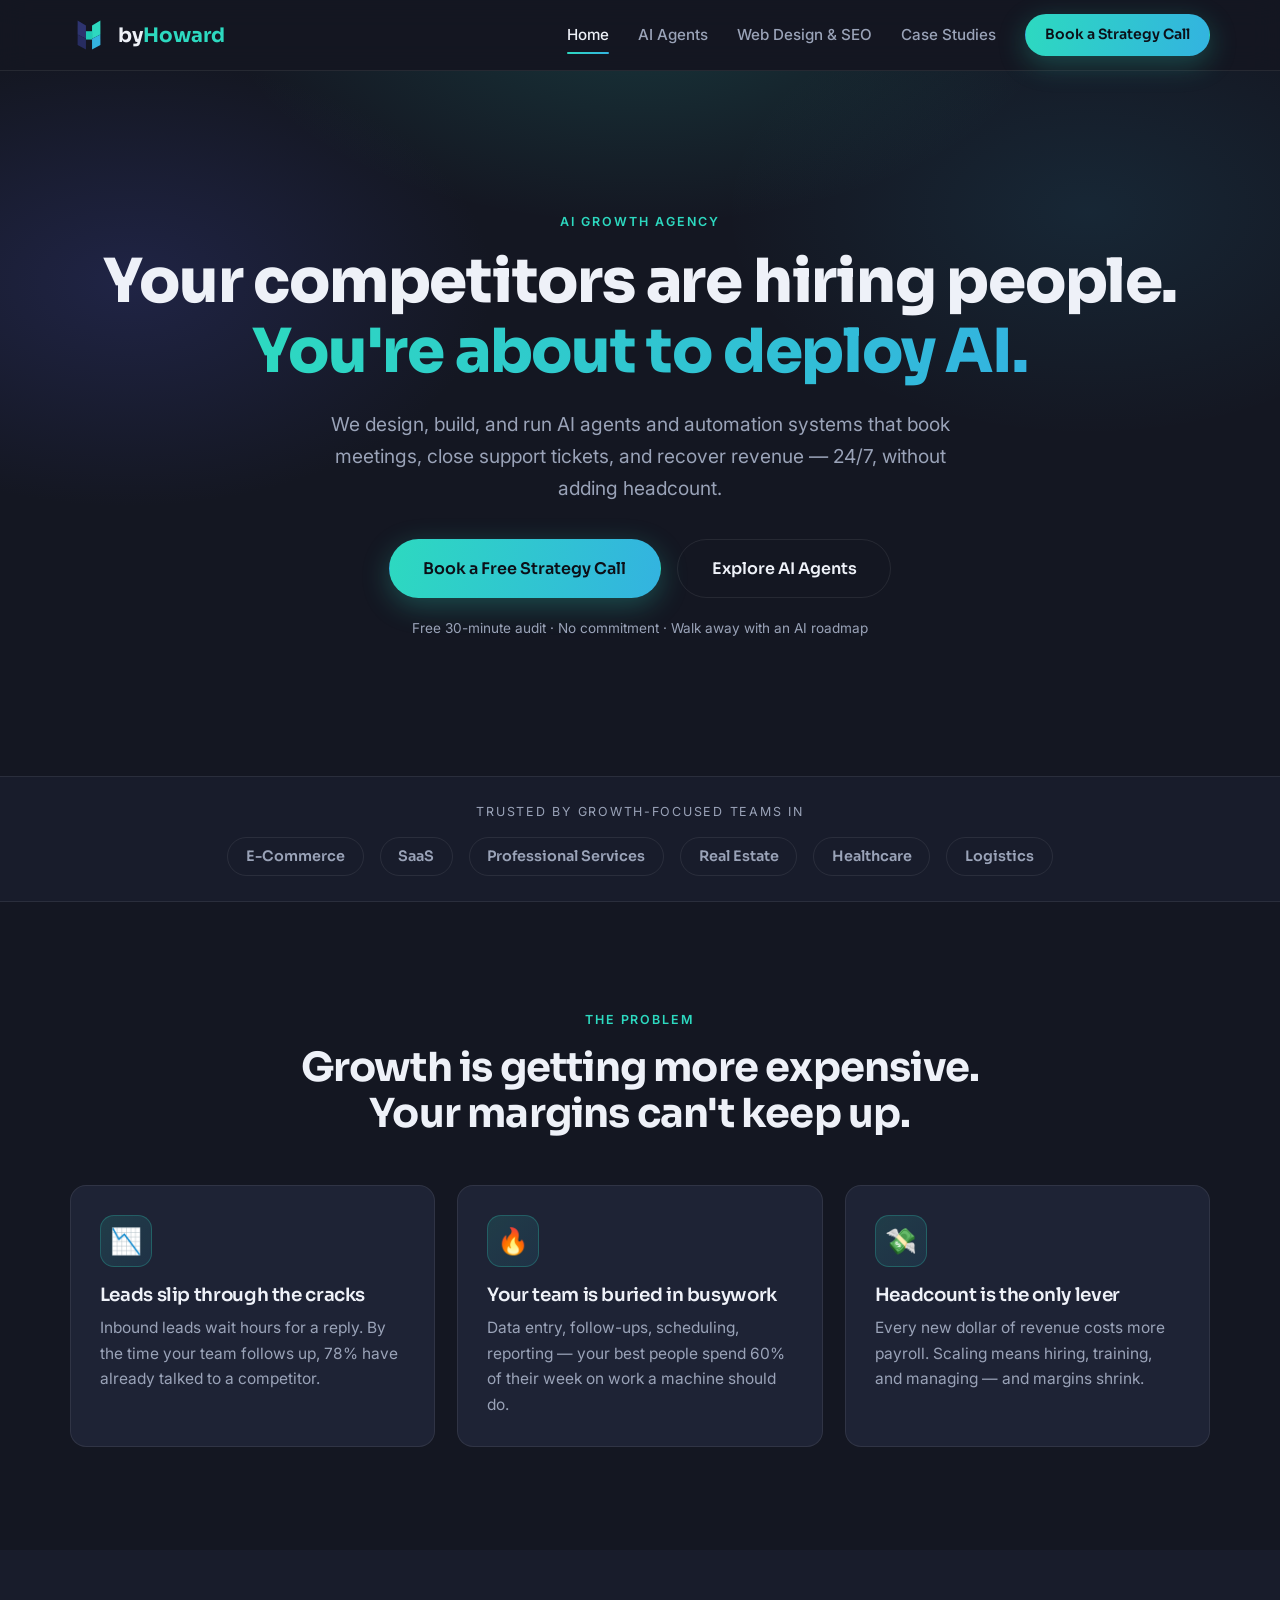
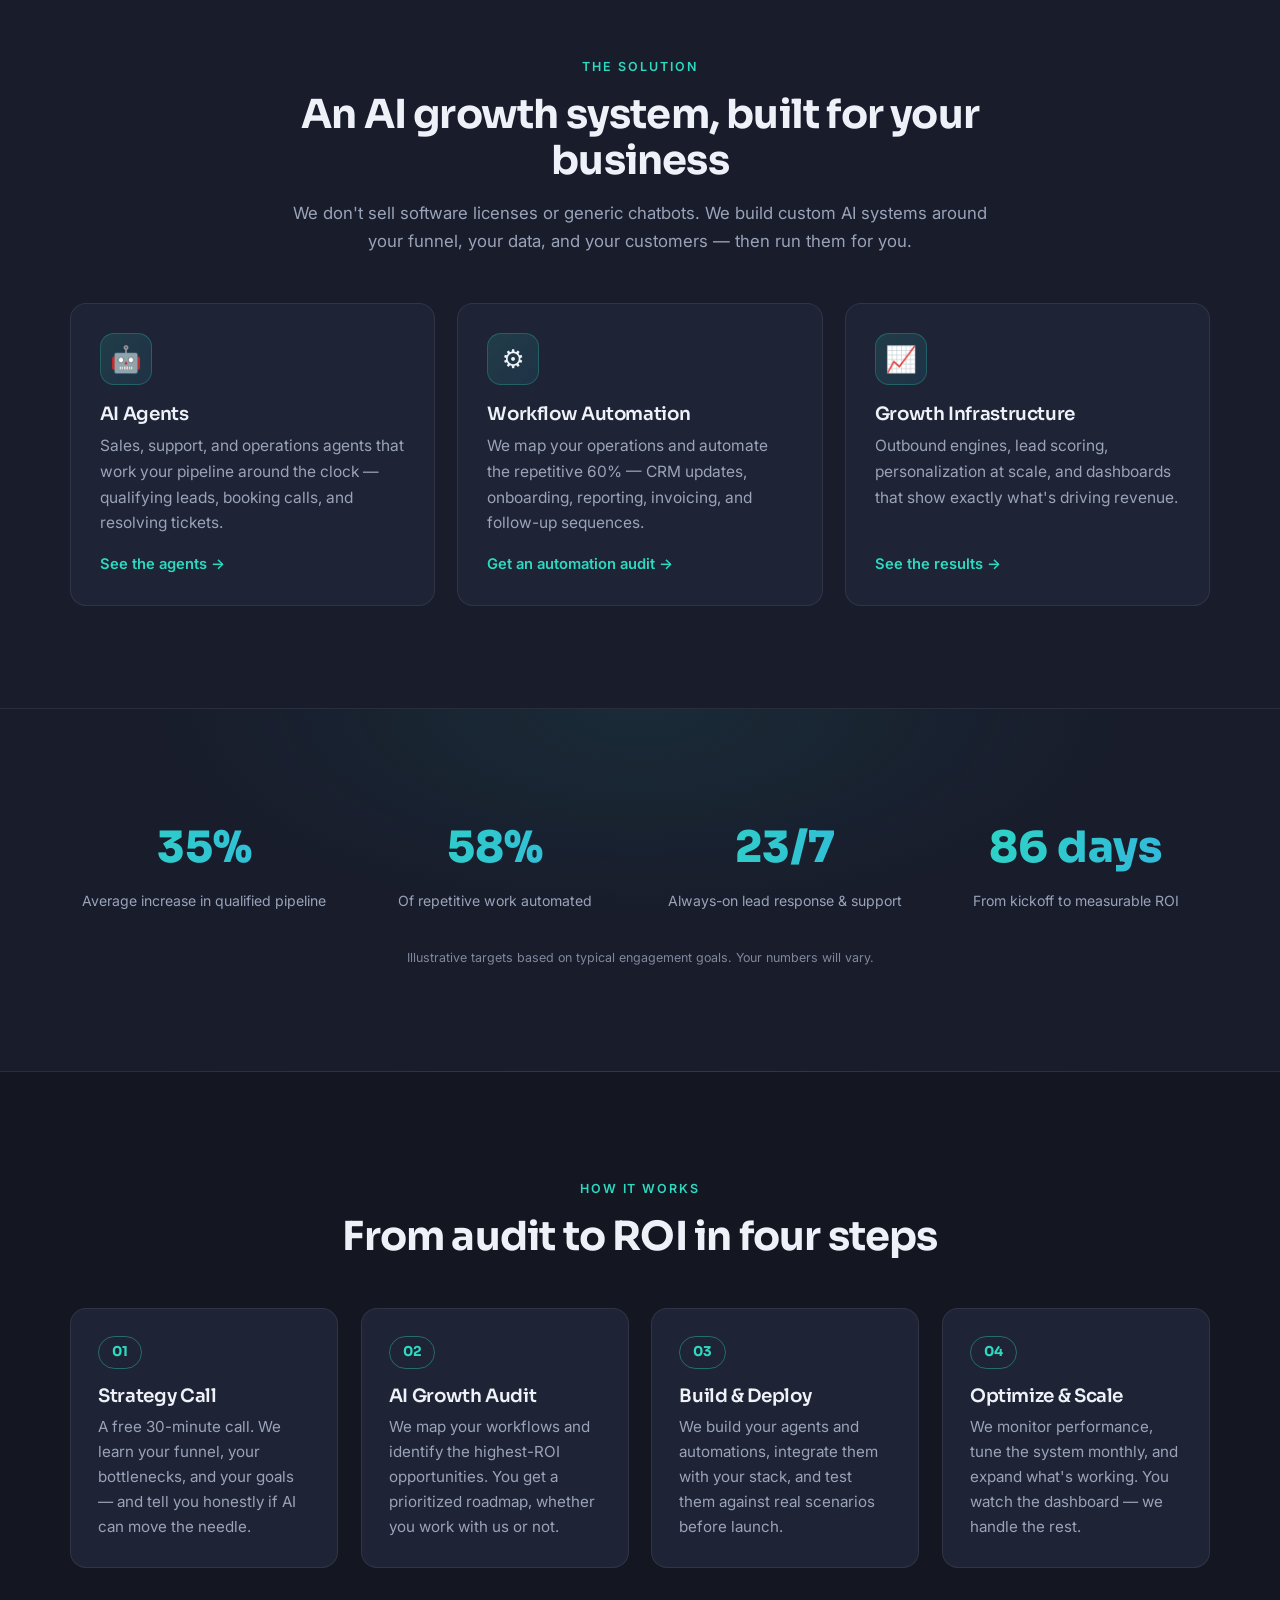
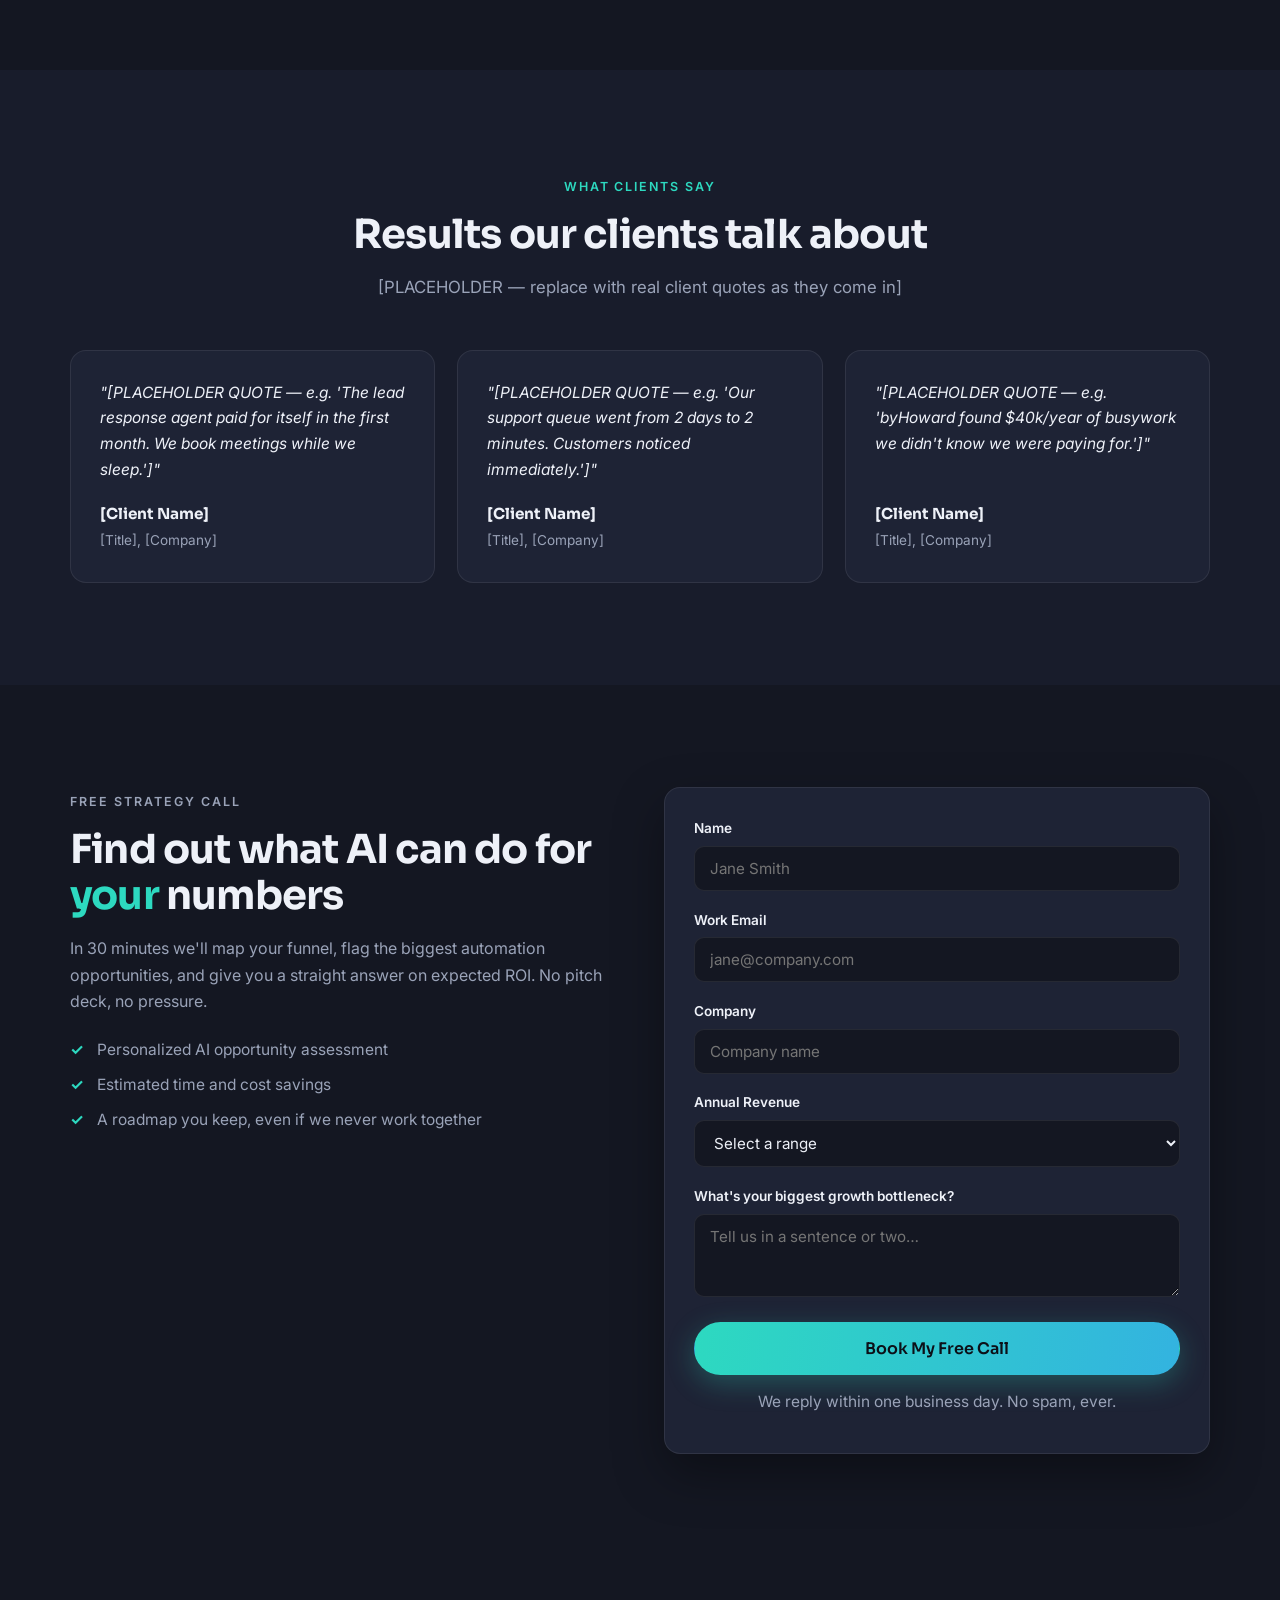
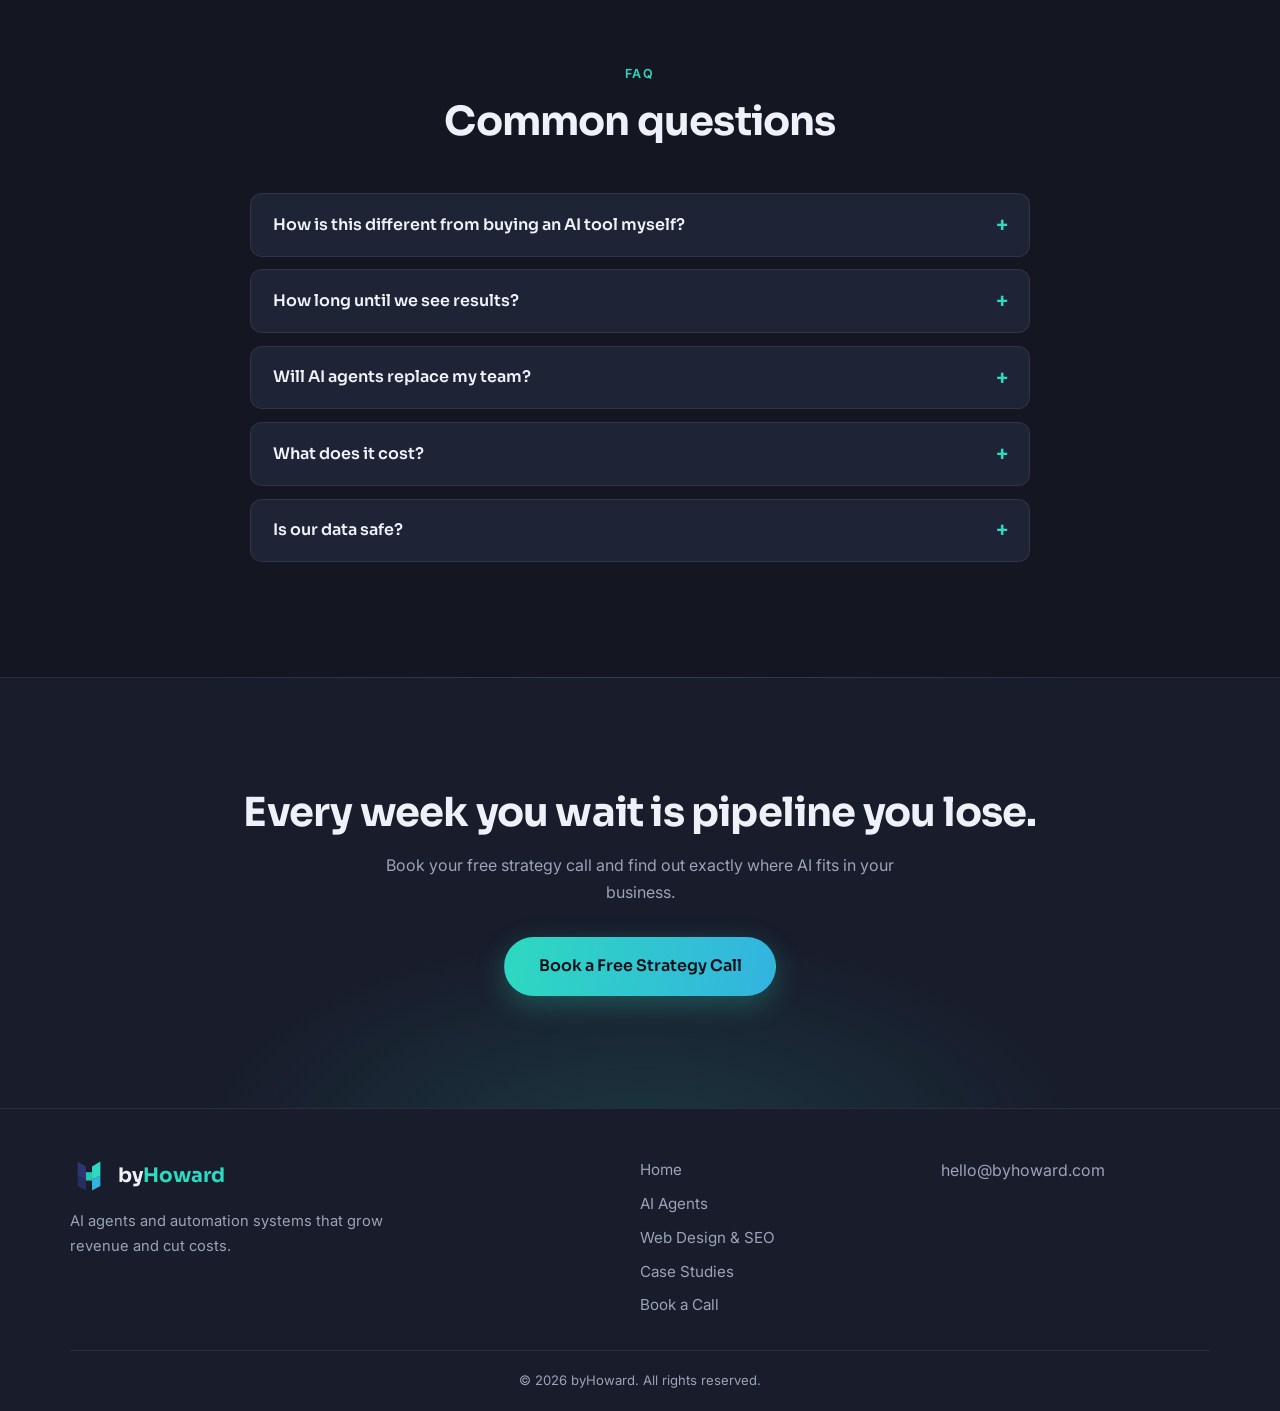
==== commit baa471fe: "Add Web Design & SEO funnel page with free growth audit form - web-design-seo.html: 'Find My Revenue" ====
--- a/index.html
+++ b/index.html
@@ -23,6 +23,7 @@
       <nav class="main-nav" aria-label="Main navigation">
         <a href="index.html" class="nav-link active">Home</a>
         <a href="agents.html" class="nav-link">AI Agents</a>
+        <a href="web-design-seo.html" class="nav-link">Web Design &amp; SEO</a>
         <a href="case-studies.html" class="nav-link">Case Studies</a>
         <a href="#book" class="btn btn-primary btn-sm nav-cta">Book a Strategy Call</a>
       </nav>
@@ -216,7 +217,7 @@
             <li>A roadmap you keep, even if we never work together</li>
           </ul>
         </div>
-        <form class="card book-form reveal" id="lead-form" novalidate>
+        <form class="card book-form reveal js-lead-form" id="lead-form" novalidate>
           <div class="form-row">
             <label for="name">Name</label>
             <input type="text" id="name" name="name" placeholder="Jane Smith" required />
@@ -305,6 +306,7 @@
       <nav class="footer-nav" aria-label="Footer navigation">
         <a href="index.html">Home</a>
         <a href="agents.html">AI Agents</a>
+        <a href="web-design-seo.html">Web Design &amp; SEO</a>
         <a href="case-studies.html">Case Studies</a>
         <a href="#book">Book a Call</a>
       </nav>
--- a/styles.css
+++ b/styles.css
@@ -485,6 +485,20 @@
   font-weight: 600;
 }
 
+.form-status.error { color: #ff8a8a; }
+
+.form-row .field-error { border-color: #ff8a8a; }
+
+.audit-includes-label {
+  margin-top: 1.6rem;
+  font-family: var(--font-head);
+  font-weight: 600;
+  font-size: 0.95rem;
+  color: var(--text);
+}
+
+.audit-includes-label + .check-list { margin-top: 0.8rem; }
+
 /* ---------- FAQ ---------- */
 .accordion details {
   background: var(--surface);
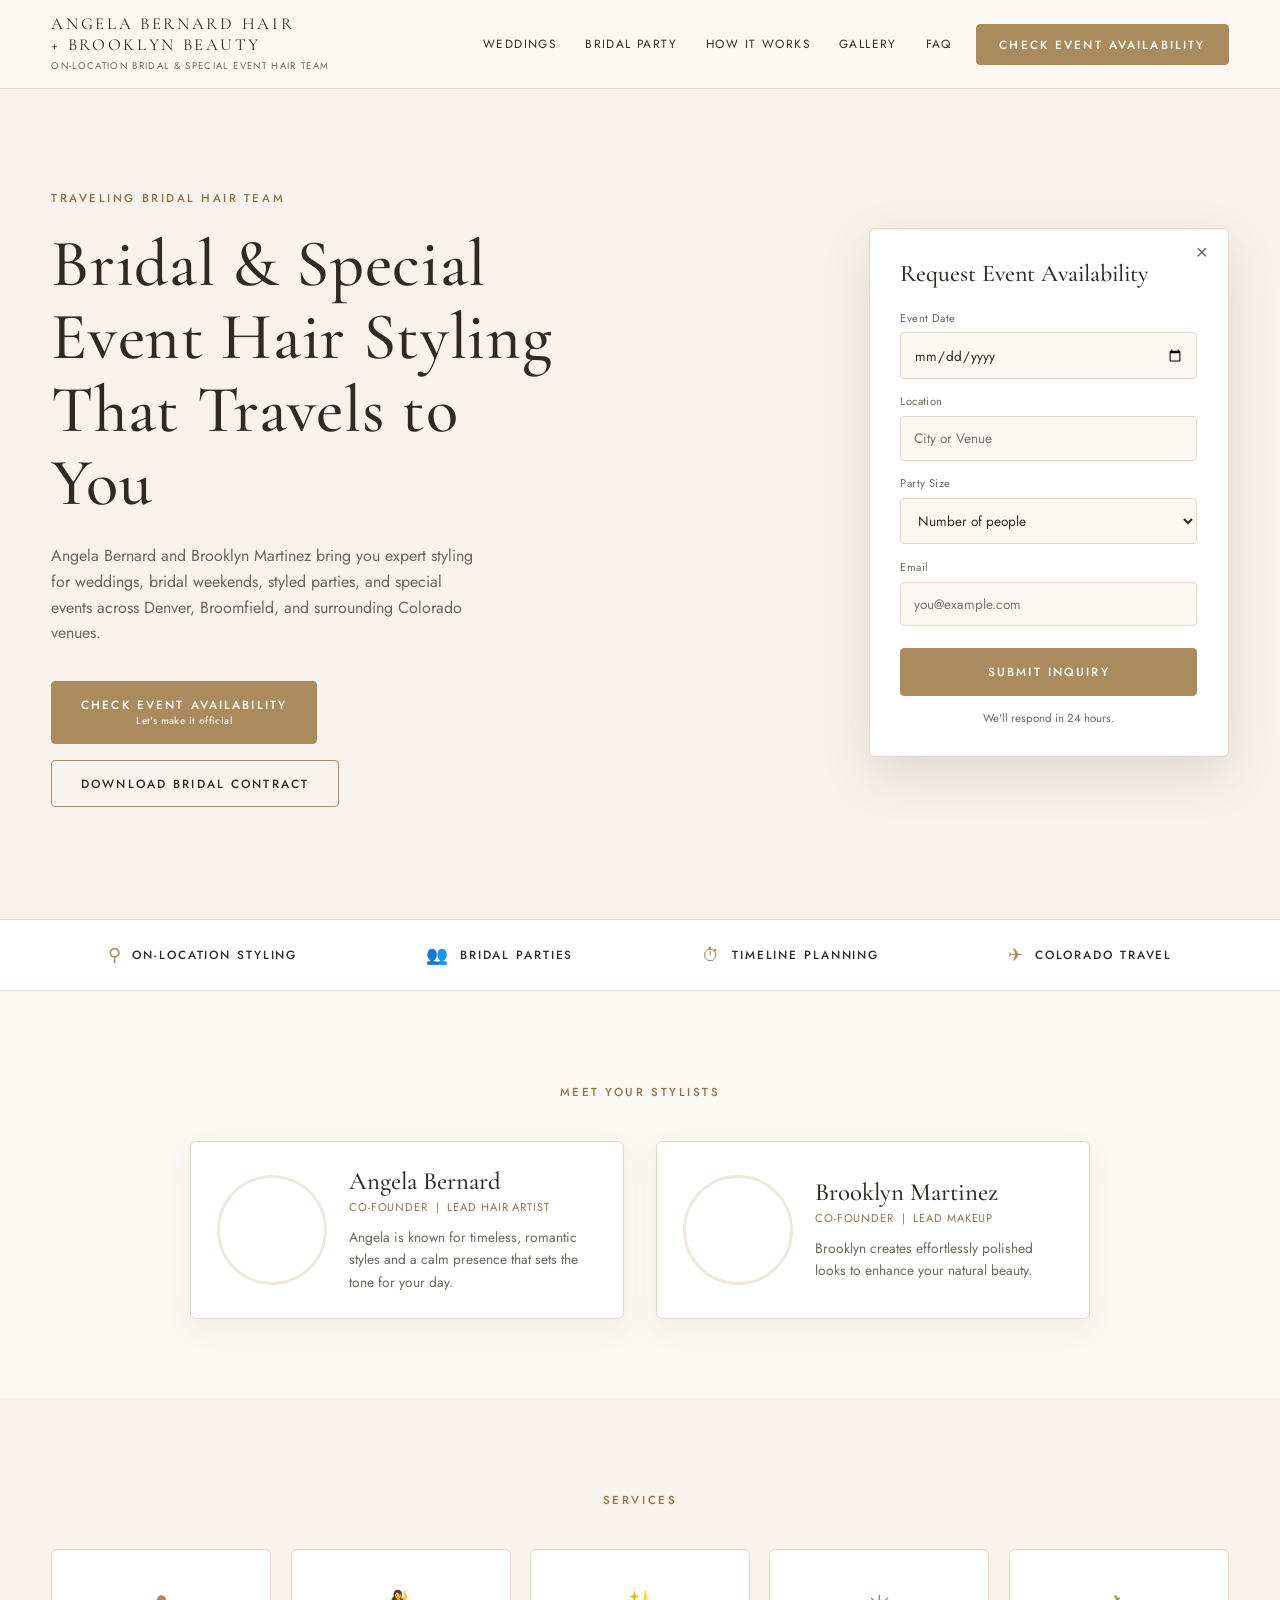
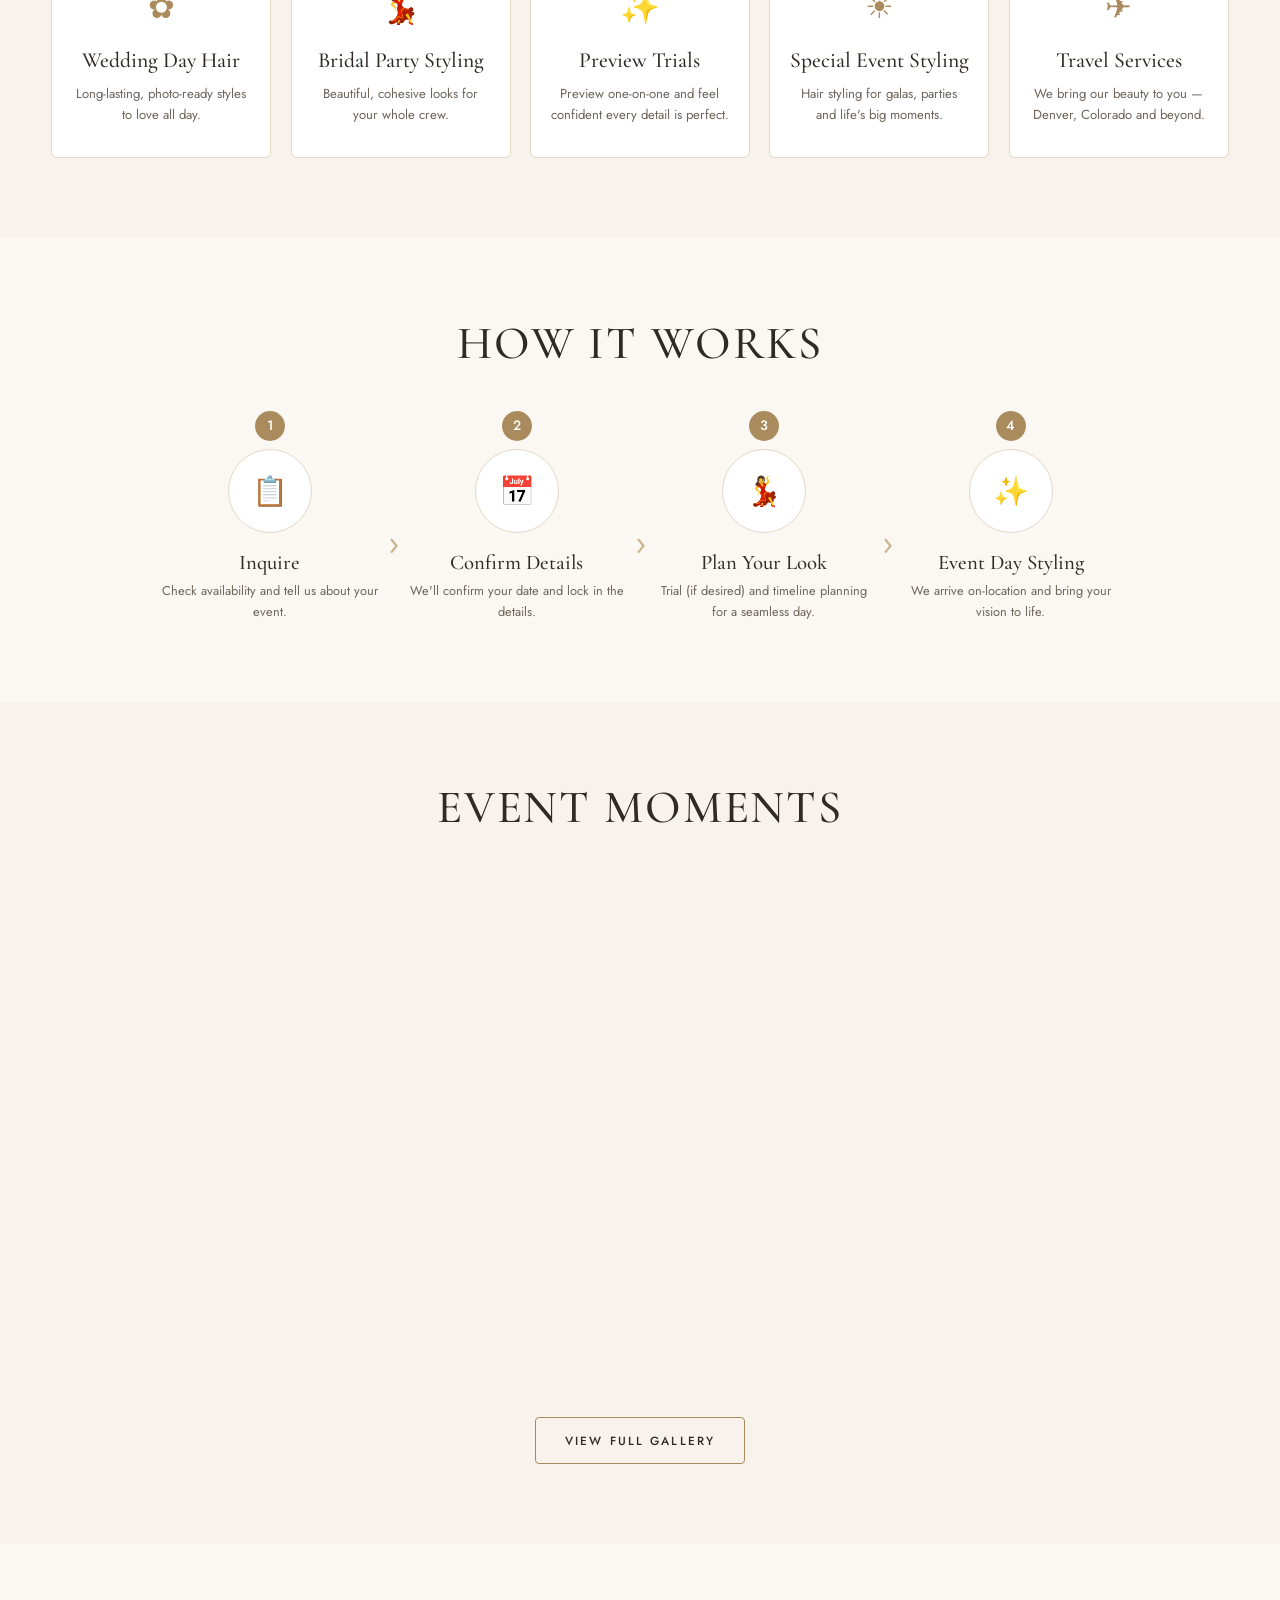
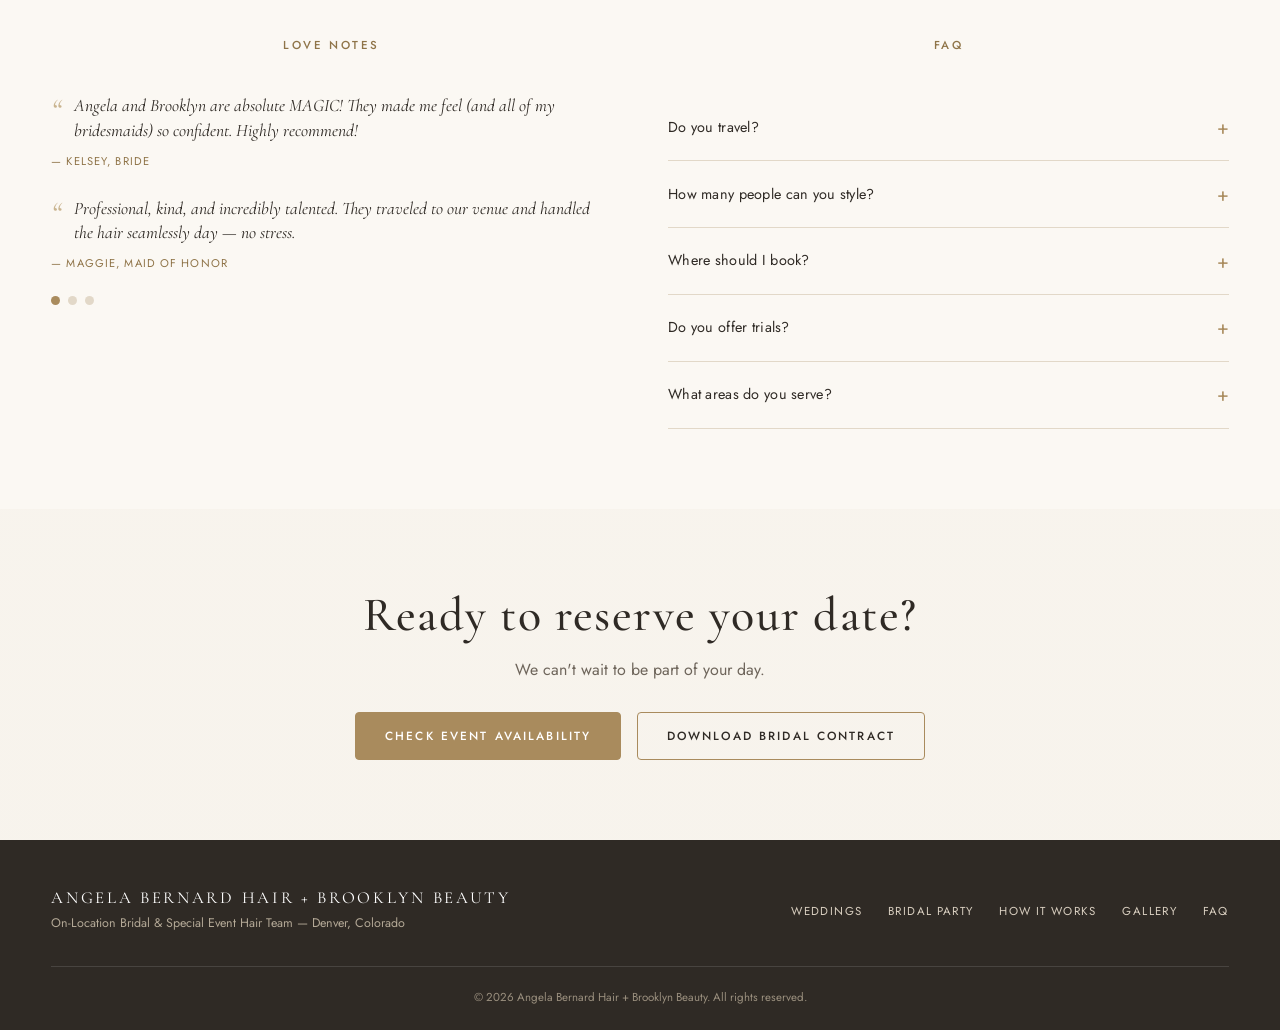
==== commit bc7b76e0: "Remove byhoward.com site, restore bridal hair site" ====
--- a/index.html
+++ b/index.html
@@ -3,319 +3,298 @@
 <head>
   <meta charset="UTF-8" />
   <meta name="viewport" content="width=device-width, initial-scale=1.0" />
-  <title>byHoward — AI Growth Agency | Scale Your Business with AI</title>
-  <meta name="description" content="byHoward is an AI growth agency that designs, builds, and deploys AI agents and automation systems that generate pipeline, cut costs, and scale revenue." />
-  <link rel="icon" type="image/svg+xml" href="assets/logo.svg" />
+  <title>Angela Bernard Hair + Brooklyn Beauty — On-Location Bridal &amp; Special Event Hair</title>
+  <meta name="description" content="Angela Bernard and Brooklyn Martinez bring expert on-location hair and makeup styling for weddings, bridal weekends, styled parties, and special events across Denver, Broomfield, and surrounding Colorado venues." />
   <link rel="preconnect" href="https://fonts.googleapis.com" />
   <link rel="preconnect" href="https://fonts.gstatic.com" crossorigin />
-  <link href="https://fonts.googleapis.com/css2?family=Sora:wght@400;500;600;700;800&family=Inter:wght@300;400;500;600&display=swap" rel="stylesheet" />
+  <link href="https://fonts.googleapis.com/css2?family=Cormorant+Garamond:ital,wght@0,400;0,500;0,600;1,400&family=Jost:wght@300;400;500;600&display=swap" rel="stylesheet" />
   <link rel="stylesheet" href="styles.css" />
 </head>
 <body>
-
   <!-- Header -->
   <header class="site-header" id="top">
     <div class="container header-inner">
-      <a href="index.html" class="brand">
-        <img src="assets/logo.svg" alt="byHoward logo" class="brand-logo" />
-        <span class="brand-name">by<span class="accent">Howard</span></span>
+      <a href="#top" class="brand">
+        <span class="brand-name">Angela Bernard Hair<br />+ Brooklyn Beauty</span>
+        <span class="brand-tag">On-Location Bridal &amp; Special Event Hair Team</span>
       </a>
-      <nav class="main-nav" aria-label="Main navigation">
-        <a href="index.html" class="nav-link active">Home</a>
-        <a href="agents.html" class="nav-link">AI Agents</a>
-        <a href="web-design-seo.html" class="nav-link">Web Design &amp; SEO</a>
-        <a href="case-studies.html" class="nav-link">Case Studies</a>
-        <a href="#book" class="btn btn-primary btn-sm nav-cta">Book a Strategy Call</a>
+      <nav class="main-nav" aria-label="Primary">
+        <a href="#weddings">Weddings</a>
+        <a href="#services">Bridal Party</a>
+        <a href="#how-it-works">How It Works</a>
+        <a href="#gallery">Gallery</a>
+        <a href="#faq">FAQ</a>
       </nav>
-      <button class="nav-toggle" aria-label="Toggle navigation" aria-expanded="false">
+      <a href="#availability" class="btn btn-solid header-cta">Check Event Availability</a>
+      <button class="nav-toggle" aria-label="Open menu" aria-expanded="false">
         <span></span><span></span><span></span>
       </button>
     </div>
   </header>
 
-  <main>
-    <!-- ============ HERO ============ -->
-    <section class="hero">
-      <div class="hero-glow" aria-hidden="true"></div>
-      <div class="container hero-inner">
-        <p class="eyebrow reveal">AI Growth Agency</p>
-        <h1 class="reveal">Your competitors are hiring people.<br /><span class="gradient-text">You're about to deploy AI.</span></h1>
-        <p class="lede reveal">We design, build, and run AI agents and automation systems that book meetings, close support tickets, and recover revenue — 24/7, without adding headcount.</p>
-        <div class="hero-ctas reveal">
-          <a href="#book" class="btn btn-primary btn-lg">Book a Free Strategy Call</a>
-          <a href="agents.html" class="btn btn-ghost btn-lg">Explore AI Agents</a>
-        </div>
-        <p class="hero-note reveal">Free 30-minute audit &middot; No commitment &middot; Walk away with an AI roadmap</p>
-      </div>
-    </section>
-
-    <!-- ============ TRUST STRIP ============ -->
-    <section class="trust-strip">
-      <div class="container">
-        <p class="trust-label">Trusted by growth-focused teams in</p>
-        <ul class="trust-logos">
-          <li>E-Commerce</li>
-          <li>SaaS</li>
-          <li>Professional Services</li>
-          <li>Real Estate</li>
-          <li>Healthcare</li>
-          <li>Logistics</li>
-        </ul>
-      </div>
-    </section>
-
-    <!-- ============ PROBLEM ============ -->
-    <section class="section problem">
-      <div class="container">
-        <div class="section-head reveal">
-          <p class="eyebrow">The Problem</p>
-          <h2>Growth is getting more expensive.<br />Your margins can't keep up.</h2>
-        </div>
-        <div class="grid grid-3">
-          <article class="card reveal">
-            <div class="card-icon">📉</div>
-            <h3>Leads slip through the cracks</h3>
-            <p>Inbound leads wait hours for a reply. By the time your team follows up, 78% have already talked to a competitor.</p>
-          </article>
-          <article class="card reveal">
-            <div class="card-icon">🔥</div>
-            <h3>Your team is buried in busywork</h3>
-            <p>Data entry, follow-ups, scheduling, reporting — your best people spend 60% of their week on work a machine should do.</p>
-          </article>
-          <article class="card reveal">
-            <div class="card-icon">💸</div>
-            <h3>Headcount is the only lever</h3>
-            <p>Every new dollar of revenue costs more payroll. Scaling means hiring, training, and managing — and margins shrink.</p>
-          </article>
-        </div>
-      </div>
-    </section>
-
-    <!-- ============ SOLUTION ============ -->
-    <section class="section solution alt-bg">
-      <div class="container">
-        <div class="section-head reveal">
-          <p class="eyebrow">The Solution</p>
-          <h2>An AI growth system, built for your business</h2>
-          <p class="section-sub">We don't sell software licenses or generic chatbots. We build custom AI systems around your funnel, your data, and your customers — then run them for you.</p>
-        </div>
-        <div class="grid grid-3">
-          <article class="card card-feature reveal">
-            <div class="card-icon">🤖</div>
-            <h3>AI Agents</h3>
-            <p>Sales, support, and operations agents that work your pipeline around the clock — qualifying leads, booking calls, and resolving tickets.</p>
-            <a class="text-link" href="agents.html">See the agents &rarr;</a>
-          </article>
-          <article class="card card-feature reveal">
-            <div class="card-icon">⚙️</div>
-            <h3>Workflow Automation</h3>
-            <p>We map your operations and automate the repetitive 60% — CRM updates, onboarding, reporting, invoicing, and follow-up sequences.</p>
-            <a class="text-link" href="#book">Get an automation audit &rarr;</a>
-          </article>
-          <article class="card card-feature reveal">
-            <div class="card-icon">📈</div>
-            <h3>Growth Infrastructure</h3>
-            <p>Outbound engines, lead scoring, personalization at scale, and dashboards that show exactly what's driving revenue.</p>
-            <a class="text-link" href="case-studies.html">See the results &rarr;</a>
-          </article>
-        </div>
-      </div>
-    </section>
-
-    <!-- ============ STATS ============ -->
-    <section class="section stats-band">
-      <div class="container">
-        <div class="grid grid-4 stats-grid">
-          <div class="stat reveal">
-            <span class="stat-number" data-count="37" data-suffix="%">0%</span>
-            <span class="stat-label">Average increase in qualified pipeline</span>
+  <!-- Hero -->
+  <section class="hero">
+    <div class="hero-media" role="img" aria-label="Bridal party getting their hair styled on location"></div>
+    <div class="hero-overlay"></div>
+    <div class="container hero-grid">
+      <div class="hero-copy">
+        <p class="eyebrow">Traveling Bridal Hair Team</p>
+        <h1>Bridal &amp; Special Event Hair Styling That Travels to You</h1>
+        <p class="hero-lead">
+          Angela Bernard and Brooklyn Martinez bring you expert styling for weddings, bridal
+          weekends, styled parties, and special events across Denver, Broomfield, and
+          surrounding Colorado venues.
+        </p>
+        <div class="hero-actions">
+          <a href="#availability" class="btn btn-solid">
+            Check Event Availability
+            <span class="btn-sub">Let's make it official</span>
+          </a>
+          <a href="#contract" class="btn btn-outline">Download Bridal Contract</a>
+        </div>
+      </div>
+
+      <!-- Inquiry form -->
+      <form class="inquiry-card" id="availability" novalidate>
+        <button type="button" class="card-close" aria-label="Close">&times;</button>
+        <h2 class="inquiry-title">Request Event Availability</h2>
+
+        <label for="event-date">Event Date</label>
+        <input type="date" id="event-date" name="event-date" />
+
+        <label for="location">Location</label>
+        <input type="text" id="location" name="location" placeholder="City or Venue" />
+
+        <label for="party-size">Party Size</label>
+        <select id="party-size" name="party-size">
+          <option value="" disabled selected>Number of people</option>
+          <option>1 (Bride / Individual)</option>
+          <option>2–4</option>
+          <option>5–8</option>
+          <option>9–12</option>
+          <option>13+</option>
+        </select>
+
+        <label for="email">Email</label>
+        <input type="email" id="email" name="email" placeholder="you@example.com" />
+
+        <button type="submit" class="btn btn-solid btn-block">Submit Inquiry</button>
+        <p class="inquiry-note">We'll respond in 24 hours.</p>
+      </form>
+    </div>
+
+    <!-- Feature bar -->
+    <div class="feature-bar">
+      <div class="container feature-bar-inner">
+        <div class="feature"><span class="feature-icon">&#9906;</span> On-Location Styling</div>
+        <div class="feature"><span class="feature-icon">&#128101;</span> Bridal Parties</div>
+        <div class="feature"><span class="feature-icon">&#9201;</span> Timeline Planning</div>
+        <div class="feature"><span class="feature-icon">&#9992;</span> Colorado Travel</div>
+      </div>
+    </div>
+  </section>
+
+  <!-- Meet Your Stylists -->
+  <section class="stylists" id="weddings">
+    <div class="container">
+      <p class="section-label">Meet Your Stylists</p>
+      <div class="stylist-grid">
+        <article class="stylist-card">
+          <div class="stylist-photo stylist-photo--angela" role="img" aria-label="Angela Bernard"></div>
+          <div class="stylist-info">
+            <h3>Angela Bernard</h3>
+            <p class="stylist-role">Co-Founder &nbsp;|&nbsp; Lead Hair Artist</p>
+            <p class="stylist-bio">
+              Angela is known for timeless, romantic styles and a calm presence that sets the
+              tone for your day.
+            </p>
           </div>
-          <div class="stat reveal">
-            <span class="stat-number" data-count="60" data-suffix="%">0%</span>
-            <span class="stat-label">Of repetitive work automated</span>
+        </article>
+        <article class="stylist-card">
+          <div class="stylist-photo stylist-photo--brooklyn" role="img" aria-label="Brooklyn Martinez"></div>
+          <div class="stylist-info">
+            <h3>Brooklyn Martinez</h3>
+            <p class="stylist-role">Co-Founder &nbsp;|&nbsp; Lead Makeup</p>
+            <p class="stylist-bio">
+              Brooklyn creates effortlessly polished looks to enhance your natural beauty.
+            </p>
           </div>
-          <div class="stat reveal">
-            <span class="stat-number" data-count="24" data-suffix="/7">0/7</span>
-            <span class="stat-label">Always-on lead response &amp; support</span>
-          </div>
-          <div class="stat reveal">
-            <span class="stat-number" data-count="90" data-suffix=" days">0 days</span>
-            <span class="stat-label">From kickoff to measurable ROI</span>
-          </div>
-        </div>
-        <p class="stats-disclaimer">Illustrative targets based on typical engagement goals. Your numbers will vary.</p>
-      </div>
-    </section>
-
-    <!-- ============ PROCESS ============ -->
-    <section class="section process">
-      <div class="container">
-        <div class="section-head reveal">
-          <p class="eyebrow">How It Works</p>
-          <h2>From audit to ROI in four steps</h2>
-        </div>
-        <ol class="steps">
-          <li class="step reveal">
-            <span class="step-num">01</span>
-            <h3>Strategy Call</h3>
-            <p>A free 30-minute call. We learn your funnel, your bottlenecks, and your goals — and tell you honestly if AI can move the needle.</p>
-          </li>
-          <li class="step reveal">
-            <span class="step-num">02</span>
-            <h3>AI Growth Audit</h3>
-            <p>We map your workflows and identify the highest-ROI opportunities. You get a prioritized roadmap, whether you work with us or not.</p>
-          </li>
-          <li class="step reveal">
-            <span class="step-num">03</span>
-            <h3>Build &amp; Deploy</h3>
-            <p>We build your agents and automations, integrate them with your stack, and test them against real scenarios before launch.</p>
-          </li>
-          <li class="step reveal">
-            <span class="step-num">04</span>
-            <h3>Optimize &amp; Scale</h3>
-            <p>We monitor performance, tune the system monthly, and expand what's working. You watch the dashboard — we handle the rest.</p>
-          </li>
-        </ol>
-      </div>
-    </section>
-
-    <!-- ============ TESTIMONIALS ============ -->
-    <section class="section testimonials alt-bg">
-      <div class="container">
-        <div class="section-head reveal">
-          <p class="eyebrow">What Clients Say</p>
-          <h2>Results our clients talk about</h2>
-          <p class="section-sub">[PLACEHOLDER — replace with real client quotes as they come in]</p>
-        </div>
-        <div class="grid grid-3">
-          <blockquote class="card quote reveal">
-            <p>"[PLACEHOLDER QUOTE — e.g. 'The lead response agent paid for itself in the first month. We book meetings while we sleep.']"</p>
-            <footer><strong>[Client Name]</strong><span>[Title], [Company]</span></footer>
-          </blockquote>
-          <blockquote class="card quote reveal">
-            <p>"[PLACEHOLDER QUOTE — e.g. 'Our support queue went from 2 days to 2 minutes. Customers noticed immediately.']"</p>
-            <footer><strong>[Client Name]</strong><span>[Title], [Company]</span></footer>
-          </blockquote>
-          <blockquote class="card quote reveal">
-            <p>"[PLACEHOLDER QUOTE — e.g. 'byHoward found $40k/year of busywork we didn't know we were paying for.']"</p>
-            <footer><strong>[Client Name]</strong><span>[Title], [Company]</span></footer>
-          </blockquote>
-        </div>
-      </div>
-    </section>
-
-    <!-- ============ LEAD CAPTURE / BOOKING ============ -->
-    <section class="section book" id="book">
-      <div class="container book-inner">
-        <div class="book-copy reveal">
-          <p class="eyebrow">Free Strategy Call</p>
-          <h2>Find out what AI can do for <em>your</em> numbers</h2>
-          <p>In 30 minutes we'll map your funnel, flag the biggest automation opportunities, and give you a straight answer on expected ROI. No pitch deck, no pressure.</p>
-          <ul class="check-list">
-            <li>Personalized AI opportunity assessment</li>
-            <li>Estimated time and cost savings</li>
-            <li>A roadmap you keep, even if we never work together</li>
-          </ul>
-        </div>
-        <form class="card book-form reveal js-lead-form" id="lead-form" novalidate>
-          <div class="form-row">
-            <label for="name">Name</label>
-            <input type="text" id="name" name="name" placeholder="Jane Smith" required />
-          </div>
-          <div class="form-row">
-            <label for="email">Work Email</label>
-            <input type="email" id="email" name="email" placeholder="jane@company.com" required />
-          </div>
-          <div class="form-row">
-            <label for="company">Company</label>
-            <input type="text" id="company" name="company" placeholder="Company name" />
-          </div>
-          <div class="form-row">
-            <label for="revenue">Annual Revenue</label>
-            <select id="revenue" name="revenue">
-              <option value="">Select a range</option>
-              <option>Under $500k</option>
-              <option>$500k – $2M</option>
-              <option>$2M – $10M</option>
-              <option>$10M+</option>
-            </select>
-          </div>
-          <div class="form-row">
-            <label for="message">What's your biggest growth bottleneck?</label>
-            <textarea id="message" name="message" rows="3" placeholder="Tell us in a sentence or two…"></textarea>
-          </div>
-          <button type="submit" class="btn btn-primary btn-lg btn-block">Book My Free Call</button>
-          <p class="form-note">We reply within one business day. No spam, ever.</p>
-          <p class="form-status" role="status" aria-live="polite"></p>
-        </form>
-      </div>
-    </section>
-
-    <!-- ============ FAQ ============ -->
-    <section class="section faq">
-      <div class="container narrow">
-        <div class="section-head reveal">
-          <p class="eyebrow">FAQ</p>
-          <h2>Common questions</h2>
-        </div>
+        </article>
+      </div>
+    </div>
+  </section>
+
+  <!-- Services -->
+  <section class="services" id="services">
+    <div class="container">
+      <p class="section-label">Services</p>
+      <div class="service-grid">
+        <article class="service-card">
+          <div class="service-icon">&#10047;</div>
+          <h3>Wedding Day Hair</h3>
+          <p>Long-lasting, photo-ready styles to love all day.</p>
+        </article>
+        <article class="service-card">
+          <div class="service-icon">&#128131;</div>
+          <h3>Bridal Party Styling</h3>
+          <p>Beautiful, cohesive looks for your whole crew.</p>
+        </article>
+        <article class="service-card">
+          <div class="service-icon">&#10024;</div>
+          <h3>Preview Trials</h3>
+          <p>Preview one-on-one and feel confident every detail is perfect.</p>
+        </article>
+        <article class="service-card">
+          <div class="service-icon">&#9728;</div>
+          <h3>Special Event Styling</h3>
+          <p>Hair styling for galas, parties and life's big moments.</p>
+        </article>
+        <article class="service-card">
+          <div class="service-icon">&#9992;</div>
+          <h3>Travel Services</h3>
+          <p>We bring our beauty to you — Denver, Colorado and beyond.</p>
+        </article>
+      </div>
+    </div>
+  </section>
+
+  <!-- How It Works -->
+  <section class="how-it-works" id="how-it-works">
+    <div class="container">
+      <h2 class="section-heading">How It Works</h2>
+      <div class="steps">
+        <div class="step">
+          <span class="step-num">1</span>
+          <div class="step-icon">&#128203;</div>
+          <h3>Inquire</h3>
+          <p>Check availability and tell us about your event.</p>
+        </div>
+        <div class="step-arrow">&rsaquo;</div>
+        <div class="step">
+          <span class="step-num">2</span>
+          <div class="step-icon">&#128197;</div>
+          <h3>Confirm Details</h3>
+          <p>We'll confirm your date and lock in the details.</p>
+        </div>
+        <div class="step-arrow">&rsaquo;</div>
+        <div class="step">
+          <span class="step-num">3</span>
+          <div class="step-icon">&#128131;</div>
+          <h3>Plan Your Look</h3>
+          <p>Trial (if desired) and timeline planning for a seamless day.</p>
+        </div>
+        <div class="step-arrow">&rsaquo;</div>
+        <div class="step">
+          <span class="step-num">4</span>
+          <div class="step-icon">&#10024;</div>
+          <h3>Event Day Styling</h3>
+          <p>We arrive on-location and bring your vision to life.</p>
+        </div>
+      </div>
+    </div>
+  </section>
+
+  <!-- Gallery -->
+  <section class="gallery" id="gallery">
+    <div class="container">
+      <h2 class="section-heading">Event Moments</h2>
+      <div class="gallery-grid">
+        <div class="gallery-item g1"></div>
+        <div class="gallery-item g2"></div>
+        <div class="gallery-item g3"></div>
+        <div class="gallery-item g4"></div>
+        <div class="gallery-item g5"></div>
+        <div class="gallery-item g6"></div>
+      </div>
+      <div class="gallery-cta">
+        <a href="#availability" class="btn btn-outline">View Full Gallery</a>
+      </div>
+    </div>
+  </section>
+
+  <!-- Love Notes + FAQ -->
+  <section class="notes-faq">
+    <div class="container notes-faq-grid">
+      <div class="love-notes">
+        <p class="section-label">Love Notes</p>
+        <div class="testimonials">
+          <figure class="testimonial">
+            <blockquote>
+              Angela and Brooklyn are absolute MAGIC! They made me feel (and all of my
+              bridesmaids) so confident. Highly recommend!
+            </blockquote>
+            <figcaption>— Kelsey, Bride</figcaption>
+          </figure>
+          <figure class="testimonial">
+            <blockquote>
+              Professional, kind, and incredibly talented. They traveled to our venue and
+              handled the hair seamlessly day — no stress.
+            </blockquote>
+            <figcaption>— Maggie, Maid of Honor</figcaption>
+          </figure>
+        </div>
+        <div class="dots" aria-hidden="true">
+          <span class="dot active"></span><span class="dot"></span><span class="dot"></span>
+        </div>
+      </div>
+
+      <div class="faq" id="faq">
+        <p class="section-label">FAQ</p>
         <div class="accordion">
-          <details class="reveal">
-            <summary>How is this different from buying an AI tool myself?</summary>
-            <p>Off-the-shelf tools solve generic problems. We build around <em>your</em> funnel, data, and processes — and we run, monitor, and improve the system so your team doesn't have to become AI engineers.</p>
-          </details>
-          <details class="reveal">
-            <summary>How long until we see results?</summary>
-            <p>Most engagements deploy a first agent or automation within 2–4 weeks, with measurable impact targeted inside 90 days.</p>
-          </details>
-          <details class="reveal">
-            <summary>Will AI agents replace my team?</summary>
-            <p>No — they replace your team's busywork. Clients typically redeploy people to higher-value work: closing deals, building relationships, and improving the product.</p>
-          </details>
-          <details class="reveal">
-            <summary>What does it cost?</summary>
-            <p>Engagements are scoped to ROI. After the free strategy call and audit, you'll get a fixed proposal with projected savings before you commit a dollar.</p>
-          </details>
-          <details class="reveal">
-            <summary>Is our data safe?</summary>
-            <p>Yes. We work within your security requirements, use enterprise-grade AI providers, and never train public models on your data.</p>
-          </details>
-        </div>
-      </div>
-    </section>
-
-    <!-- ============ FINAL CTA ============ -->
-    <section class="final-cta">
-      <div class="container reveal">
-        <h2>Every week you wait is pipeline you lose.</h2>
-        <p>Book your free strategy call and find out exactly where AI fits in your business.</p>
-        <a href="#book" class="btn btn-primary btn-lg">Book a Free Strategy Call</a>
-      </div>
-    </section>
-  </main>
+          <details>
+            <summary>Do you travel?</summary>
+            <p>Yes! We're a fully on-location team serving Denver, Broomfield, and venues across Colorado. Travel beyond our home area can be arranged — just ask.</p>
+          </details>
+          <details>
+            <summary>How many people can you style?</summary>
+            <p>From the bride alone to a full bridal party of 13+. Larger parties may add a second stylist to keep your timeline on track.</p>
+          </details>
+          <details>
+            <summary>Where should I book?</summary>
+            <p>Start by requesting availability above. Once your date is confirmed, we'll send a contract to lock everything in.</p>
+          </details>
+          <details>
+            <summary>Do you offer trials?</summary>
+            <p>Absolutely. A preview trial lets us perfect your look and plan the timeline before the big day.</p>
+          </details>
+          <details>
+            <summary>What areas do you serve?</summary>
+            <p>Denver, Broomfield, and surrounding Colorado communities, plus destination requests on a case-by-case basis.</p>
+          </details>
+        </div>
+      </div>
+    </div>
+  </section>
+
+  <!-- Final CTA -->
+  <section class="final-cta" id="contract">
+    <div class="container">
+      <h2>Ready to reserve your date?</h2>
+      <p>We can't wait to be part of your day.</p>
+      <div class="hero-actions center">
+        <a href="#availability" class="btn btn-solid">Check Event Availability</a>
+        <a href="#availability" class="btn btn-outline">Download Bridal Contract</a>
+      </div>
+    </div>
+  </section>
 
   <!-- Footer -->
   <footer class="site-footer">
     <div class="container footer-inner">
       <div class="footer-brand">
-        <a href="index.html" class="brand">
-          <img src="assets/logo.svg" alt="byHoward logo" class="brand-logo" />
-          <span class="brand-name">by<span class="accent">Howard</span></span>
-        </a>
-        <p>AI agents and automation systems that grow revenue and cut costs.</p>
-      </div>
-      <nav class="footer-nav" aria-label="Footer navigation">
-        <a href="index.html">Home</a>
-        <a href="agents.html">AI Agents</a>
-        <a href="web-design-seo.html">Web Design &amp; SEO</a>
-        <a href="case-studies.html">Case Studies</a>
-        <a href="#book">Book a Call</a>
+        <span class="brand-name">Angela Bernard Hair + Brooklyn Beauty</span>
+        <p>On-Location Bridal &amp; Special Event Hair Team — Denver, Colorado</p>
+      </div>
+      <nav class="footer-nav" aria-label="Footer">
+        <a href="#weddings">Weddings</a>
+        <a href="#services">Bridal Party</a>
+        <a href="#how-it-works">How It Works</a>
+        <a href="#gallery">Gallery</a>
+        <a href="#faq">FAQ</a>
       </nav>
-      <div class="footer-contact">
-        <p><a href="mailto:hello@byhoward.com">hello@byhoward.com</a></p>
-      </div>
     </div>
     <div class="container footer-bottom">
-      <p>&copy; <span id="year"></span> byHoward. All rights reserved.</p>
+      <p>&copy; <span id="year"></span> Angela Bernard Hair + Brooklyn Beauty. All rights reserved.</p>
     </div>
   </footer>
 
--- a/styles.css
+++ b/styles.css
@@ -1,195 +1,179 @@
 /* =========================================================
-   byHoward — AI Growth Agency
-   Dark, modern theme keyed to the navy/teal logo palette
+   Angela Bernard Hair + Brooklyn Beauty
+   On-Location Bridal & Special Event Hair Team
    ========================================================= */
 
 :root {
-  --bg: #141722;
-  --bg-2: #181c2b;
-  --surface: #1e2335;
-  --surface-2: #242a40;
-  --line: rgba(255, 255, 255, 0.08);
-  --text: #eef1f8;
-  --muted: #9aa3b8;
-  --navy: #2e3470;
-  --teal: #2dd9c0;
-  --cyan: #33b3e0;
-  --teal-dark: #1fc9b4;
-  --gradient: linear-gradient(100deg, var(--teal), var(--cyan));
-  --radius: 16px;
-  --shadow: 0 20px 50px rgba(0, 0, 0, 0.35);
-  --font-head: "Sora", system-ui, sans-serif;
-  --font-body: "Inter", system-ui, sans-serif;
-}
-
-* { box-sizing: border-box; margin: 0; padding: 0; }
+  --cream: #f7f3ec;
+  --cream-2: #efe8dd;
+  --ivory: #fbf8f3;
+  --ink: #2f2a25;
+  --muted: #6e655b;
+  --gold: #a98b5d;
+  --gold-dark: #8f7448;
+  --gold-light: #c9b48f;
+  --line: #e2d8c8;
+  --white: #ffffff;
+  --shadow: 0 18px 50px rgba(76, 60, 40, 0.14);
+  --radius: 4px;
+  --serif: "Cormorant Garamond", Georgia, serif;
+  --sans: "Jost", "Helvetica Neue", Arial, sans-serif;
+}
+
+* { box-sizing: border-box; }
 
 html { scroll-behavior: smooth; }
 
 body {
-  font-family: var(--font-body);
-  background: var(--bg);
-  color: var(--text);
-  line-height: 1.65;
+  margin: 0;
+  font-family: var(--sans);
+  color: var(--ink);
+  background: var(--ivory);
+  line-height: 1.6;
   -webkit-font-smoothing: antialiased;
 }
 
 img { max-width: 100%; display: block; }
 
-h1, h2, h3 {
-  font-family: var(--font-head);
-  line-height: 1.15;
-  letter-spacing: -0.02em;
-}
-
-h1 { font-size: clamp(2.2rem, 5.5vw, 3.8rem); font-weight: 800; }
-h2 { font-size: clamp(1.7rem, 3.6vw, 2.5rem); font-weight: 700; }
-h3 { font-size: 1.15rem; font-weight: 600; }
-
-a { color: var(--teal); text-decoration: none; }
+a { color: inherit; text-decoration: none; }
 
 .container {
-  width: min(1140px, 92%);
+  width: min(1180px, 92%);
   margin-inline: auto;
 }
 
-.container.narrow { width: min(780px, 92%); }
-
-.section { padding: clamp(4rem, 8vw, 6.5rem) 0; }
-.alt-bg { background: var(--bg-2); }
-
-.eyebrow {
-  display: inline-block;
-  font-size: 0.78rem;
-  font-weight: 600;
-  letter-spacing: 0.16em;
-  text-transform: uppercase;
-  color: var(--teal);
-  margin-bottom: 0.9rem;
-}
-
-.section-head {
-  max-width: 720px;
-  margin: 0 auto 3rem;
+/* ---------- Typography helpers ---------- */
+h1, h2, h3 { font-family: var(--serif); font-weight: 500; line-height: 1.1; margin: 0; }
+
+.eyebrow,
+.section-label {
+  font-family: var(--sans);
+  text-transform: uppercase;
+  letter-spacing: 0.22em;
+  font-size: 0.72rem;
+  color: var(--gold-dark);
+  font-weight: 500;
+}
+
+.section-label {
   text-align: center;
-}
-
-.section-sub {
-  color: var(--muted);
-  margin-top: 1rem;
-  font-size: 1.05rem;
-}
-
-.gradient-text {
-  background: var(--gradient);
-  -webkit-background-clip: text;
-  background-clip: text;
-  color: transparent;
+  display: block;
+  margin-bottom: 2.5rem;
+}
+
+.section-heading {
+  font-family: var(--serif);
+  text-align: center;
+  font-size: clamp(2rem, 4vw, 2.9rem);
+  letter-spacing: 0.04em;
+  text-transform: uppercase;
+  margin-bottom: 3rem;
+  color: var(--ink);
 }
 
 /* ---------- Buttons ---------- */
 .btn {
-  display: inline-block;
-  font-family: var(--font-head);
-  font-weight: 600;
-  border-radius: 999px;
+  display: inline-flex;
+  flex-direction: column;
+  align-items: center;
+  justify-content: center;
+  padding: 0.95rem 1.8rem;
+  font-family: var(--sans);
+  font-size: 0.74rem;
+  letter-spacing: 0.18em;
+  text-transform: uppercase;
+  font-weight: 500;
+  cursor: pointer;
   border: 1px solid transparent;
-  cursor: pointer;
+  border-radius: var(--radius);
+  transition: all 0.25s ease;
   text-align: center;
-  transition: transform 0.18s ease, box-shadow 0.18s ease, background 0.18s ease;
-}
-
-.btn-primary {
-  background: var(--gradient);
-  color: #0c1018;
-  box-shadow: 0 8px 28px rgba(45, 217, 192, 0.28);
-}
-
-.btn-primary:hover {
-  transform: translateY(-2px);
-  box-shadow: 0 12px 34px rgba(45, 217, 192, 0.4);
-}
-
-.btn-ghost {
+  line-height: 1.3;
+}
+
+.btn-sub {
+  text-transform: none;
+  letter-spacing: 0.04em;
+  font-size: 0.62rem;
+  opacity: 0.85;
+  margin-top: 2px;
+}
+
+.btn-solid {
+  background: var(--gold);
+  color: #fff;
+  border-color: var(--gold);
+}
+.btn-solid:hover { background: var(--gold-dark); border-color: var(--gold-dark); }
+
+.btn-outline {
   background: transparent;
-  color: var(--text);
-  border-color: var(--line);
-}
-
-.btn-ghost:hover { border-color: var(--teal); color: var(--teal); }
-
-.btn-sm { padding: 0.55rem 1.2rem; font-size: 0.88rem; }
-.btn-lg { padding: 0.95rem 2.1rem; font-size: 1rem; }
-.btn-block { display: block; width: 100%; }
-
-.text-link {
-  display: inline-block;
-  margin-top: auto;
-  font-weight: 600;
-  font-size: 0.92rem;
-}
-
-.text-link:hover { text-decoration: underline; }
+  color: var(--ink);
+  border-color: var(--gold);
+}
+.btn-outline:hover { background: var(--gold); color: #fff; }
+
+.btn-block { width: 100%; }
 
 /* ---------- Header ---------- */
 .site-header {
   position: sticky;
   top: 0;
   z-index: 50;
-  background: rgba(20, 23, 34, 0.85);
-  backdrop-filter: blur(14px);
+  background: rgba(251, 248, 243, 0.96);
+  backdrop-filter: blur(6px);
   border-bottom: 1px solid var(--line);
 }
 
 .header-inner {
   display: flex;
   align-items: center;
-  justify-content: space-between;
-  padding: 0.85rem 0;
-}
-
-.brand {
-  display: flex;
-  align-items: center;
-  gap: 0.6rem;
-}
-
-.brand-logo { width: 38px; height: 38px; }
+  gap: 1.5rem;
+  padding: 0.9rem 0;
+}
 
 .brand-name {
-  font-family: var(--font-head);
-  font-weight: 700;
-  font-size: 1.25rem;
-  color: var(--text);
-}
-
-.brand-name .accent { color: var(--teal); }
+  font-family: var(--serif);
+  font-size: 1.05rem;
+  letter-spacing: 0.16em;
+  text-transform: uppercase;
+  display: block;
+  line-height: 1.2;
+  color: var(--ink);
+}
+.brand-tag {
+  font-size: 0.6rem;
+  letter-spacing: 0.14em;
+  text-transform: uppercase;
+  color: var(--muted);
+  display: block;
+  margin-top: 4px;
+}
 
 .main-nav {
-  display: flex;
-  align-items: center;
+  margin-left: auto;
+  display: flex;
   gap: 1.8rem;
 }
-
-.nav-link {
-  color: var(--muted);
-  font-weight: 500;
-  font-size: 0.95rem;
-  transition: color 0.15s ease;
-}
-
-.nav-link:hover, .nav-link.active { color: var(--text); }
-
-.nav-link.active { position: relative; }
-
-.nav-link.active::after {
+.main-nav a {
+  font-size: 0.74rem;
+  letter-spacing: 0.12em;
+  text-transform: uppercase;
+  color: var(--ink);
+  position: relative;
+  padding: 4px 0;
+}
+.main-nav a::after {
   content: "";
   position: absolute;
-  left: 0; right: 0; bottom: -6px;
-  height: 2px;
-  background: var(--gradient);
-  border-radius: 2px;
-}
+  left: 0; bottom: 0;
+  width: 0; height: 1px;
+  background: var(--gold);
+  transition: width 0.25s ease;
+}
+.main-nav a:hover::after { width: 100%; }
+
+.header-cta { padding: 0.75rem 1.4rem; }
 
 .nav-toggle {
   display: none;
@@ -200,521 +184,427 @@
   cursor: pointer;
   padding: 6px;
 }
-
 .nav-toggle span {
-  width: 24px;
-  height: 2px;
-  background: var(--text);
-  border-radius: 2px;
-  transition: transform 0.2s ease, opacity 0.2s ease;
+  width: 24px; height: 2px;
+  background: var(--ink);
+  transition: 0.3s;
 }
 
 /* ---------- Hero ---------- */
 .hero {
   position: relative;
+  background: var(--cream);
+  padding-bottom: 0;
   overflow: hidden;
-  padding: clamp(5rem, 11vw, 8.5rem) 0;
-  text-align: center;
-}
-
-.hero-sub { padding: clamp(4rem, 8vw, 6rem) 0; }
-
-.hero-glow {
+}
+.hero-media {
   position: absolute;
   inset: 0;
   background:
-    radial-gradient(600px 320px at 50% -10%, rgba(45, 217, 192, 0.16), transparent 70%),
-    radial-gradient(520px 320px at 85% 20%, rgba(51, 179, 224, 0.10), transparent 70%),
-    radial-gradient(520px 320px at 10% 30%, rgba(46, 52, 112, 0.45), transparent 70%);
-  pointer-events: none;
-}
-
-.hero-inner { position: relative; }
-
-.lede {
-  max-width: 640px;
-  margin: 1.4rem auto 0;
-  font-size: clamp(1.05rem, 2vw, 1.2rem);
+    linear-gradient(115deg, var(--cream) 0%, var(--cream) 34%, rgba(247,243,236,0.2) 46%, transparent 60%),
+    url("https://images.unsplash.com/photo-1519741497674-611481863552?auto=format&fit=crop&w=1600&q=80") center/cover no-repeat;
+}
+.hero-overlay { position: absolute; inset: 0; background: linear-gradient(180deg, transparent 70%, rgba(247,243,236,0.6) 100%); }
+
+.hero-grid {
+  position: relative;
+  z-index: 2;
+  display: grid;
+  grid-template-columns: 1.1fr 0.9fr;
+  gap: 3rem;
+  align-items: center;
+  padding: 5.5rem 0 7rem;
+}
+
+.hero-copy { max-width: 520px; }
+.eyebrow { display: block; margin-bottom: 1.2rem; }
+.hero h1 {
+  font-size: clamp(2.6rem, 5.2vw, 4.2rem);
+  letter-spacing: 0.01em;
+  margin-bottom: 1.5rem;
+}
+.hero-lead {
   color: var(--muted);
-}
-
-.hero-ctas {
-  display: flex;
-  gap: 1rem;
-  justify-content: center;
-  flex-wrap: wrap;
-  margin-top: 2.2rem;
-}
-
-.hero-note {
-  margin-top: 1.2rem;
-  font-size: 0.85rem;
+  font-size: 1rem;
+  max-width: 430px;
+  margin-bottom: 2.2rem;
+}
+.hero-actions { display: flex; gap: 1rem; flex-wrap: wrap; }
+.hero-actions.center { justify-content: center; }
+
+/* ---------- Inquiry card ---------- */
+.inquiry-card {
+  position: relative;
+  background: var(--white);
+  border-radius: 6px;
+  box-shadow: var(--shadow);
+  padding: 2rem 1.9rem 1.8rem;
+  max-width: 360px;
+  justify-self: end;
+  border: 1px solid var(--line);
+}
+.card-close {
+  position: absolute;
+  top: 12px; right: 14px;
+  background: none; border: none;
+  font-size: 1.3rem; color: var(--muted);
+  cursor: pointer; line-height: 1;
+}
+.inquiry-title {
+  font-size: 1.5rem;
+  margin-bottom: 1.4rem;
+  color: var(--ink);
+}
+.inquiry-card label {
+  display: block;
+  font-size: 0.7rem;
+  letter-spacing: 0.04em;
   color: var(--muted);
-}
-
-/* ---------- Trust strip ---------- */
-.trust-strip {
-  border-block: 1px solid var(--line);
-  padding: 1.6rem 0;
-  background: var(--bg-2);
-}
-
-.trust-label {
-  text-align: center;
-  font-size: 0.78rem;
-  letter-spacing: 0.14em;
-  text-transform: uppercase;
-  color: var(--muted);
-  margin-bottom: 0.9rem;
-}
-
-.trust-logos {
-  list-style: none;
-  display: flex;
-  flex-wrap: wrap;
-  justify-content: center;
-  gap: 0.6rem 1rem;
-}
-
-.trust-logos li {
-  font-family: var(--font-head);
-  font-weight: 600;
-  font-size: 0.9rem;
-  color: var(--muted);
-  border: 1px solid var(--line);
-  border-radius: 999px;
-  padding: 0.4rem 1.1rem;
-}
-
-.integrations li { color: var(--text); }
-
-/* ---------- Grids & cards ---------- */
-.grid { display: grid; gap: 1.4rem; }
-.grid-2 { grid-template-columns: repeat(2, 1fr); }
-.grid-3 { grid-template-columns: repeat(3, 1fr); }
-.grid-4 { grid-template-columns: repeat(4, 1fr); }
-
-.card {
-  background: var(--surface);
+  margin-bottom: 5px;
+  margin-top: 0.9rem;
+}
+.inquiry-card label:first-of-type { margin-top: 0; }
+.inquiry-card input,
+.inquiry-card select {
+  width: 100%;
+  padding: 0.7rem 0.8rem;
   border: 1px solid var(--line);
   border-radius: var(--radius);
-  padding: 1.8rem;
-  transition: transform 0.2s ease, border-color 0.2s ease;
-}
-
-.card:hover { transform: translateY(-4px); border-color: rgba(45, 217, 192, 0.35); }
-
-.card h3 { margin-bottom: 0.6rem; }
-.card p { color: var(--muted); font-size: 0.97rem; }
-
-.card-icon {
-  font-size: 1.6rem;
-  width: 52px;
-  height: 52px;
-  display: grid;
-  place-items: center;
-  border-radius: 14px;
-  background: linear-gradient(135deg, rgba(45, 217, 192, 0.14), rgba(51, 179, 224, 0.10));
-  border: 1px solid rgba(45, 217, 192, 0.25);
-  margin-bottom: 1.1rem;
-}
-
-.card-feature { display: flex; flex-direction: column; }
-.card-feature p { margin-bottom: 1rem; }
-
-/* ---------- Stats ---------- */
-.stats-band {
-  background:
-    radial-gradient(700px 300px at 50% 0%, rgba(45, 217, 192, 0.08), transparent 70%),
-    var(--bg-2);
-  border-block: 1px solid var(--line);
-}
-
-.stat { text-align: center; }
-
-.stat-number {
-  display: block;
-  font-family: var(--font-head);
-  font-size: clamp(1.9rem, 4vw, 2.7rem);
-  font-weight: 800;
-  background: var(--gradient);
-  -webkit-background-clip: text;
-  background-clip: text;
-  color: transparent;
-}
-
-.stat-label {
-  display: block;
-  margin-top: 0.4rem;
-  font-size: 0.88rem;
+  font-family: var(--sans);
+  font-size: 0.85rem;
+  color: var(--ink);
+  background: var(--ivory);
+}
+.inquiry-card input:focus,
+.inquiry-card select:focus {
+  outline: none;
+  border-color: var(--gold);
+  background: #fff;
+}
+.inquiry-card .btn-block { margin-top: 1.4rem; }
+.inquiry-note {
+  text-align: center;
+  font-size: 0.72rem;
   color: var(--muted);
-}
-
-.stats-disclaimer {
-  margin-top: 2.2rem;
-  text-align: center;
-  font-size: 0.78rem;
-  color: var(--muted);
-  opacity: 0.8;
-}
-
-/* ---------- Process steps ---------- */
-.steps {
-  list-style: none;
-  display: grid;
-  grid-template-columns: repeat(4, 1fr);
-  gap: 1.4rem;
-  counter-reset: step;
-}
-
-.step {
-  background: var(--surface);
-  border: 1px solid var(--line);
-  border-radius: var(--radius);
-  padding: 1.7rem;
-}
-
-.step-num {
-  display: inline-block;
-  font-family: var(--font-head);
-  font-weight: 700;
-  font-size: 0.85rem;
-  color: var(--teal);
-  border: 1px solid rgba(45, 217, 192, 0.4);
-  border-radius: 999px;
-  padding: 0.25rem 0.8rem;
-  margin-bottom: 1rem;
-}
-
-.step h3 { margin-bottom: 0.5rem; }
-.step p { color: var(--muted); font-size: 0.95rem; }
-
-/* ---------- Testimonials ---------- */
-.quote { display: flex; flex-direction: column; }
-.quote p { font-style: italic; color: var(--text); }
-
-.quote footer {
-  margin-top: auto;
-  padding-top: 1.2rem;
-}
-
-.quote footer strong { display: block; font-family: var(--font-head); font-size: 0.95rem; }
-.quote footer span { font-size: 0.85rem; color: var(--muted); }
-
-/* ---------- Lead form ---------- */
-.book-inner {
+  margin: 0.8rem 0 0;
+}
+
+/* ---------- Feature bar ---------- */
+.feature-bar {
+  position: relative;
+  z-index: 3;
+  background: var(--white);
+  border-top: 1px solid var(--line);
+  border-bottom: 1px solid var(--line);
+}
+.feature-bar-inner {
+  display: flex;
+  justify-content: space-between;
+  flex-wrap: wrap;
+  gap: 1rem;
+  padding: 1.3rem 0;
+}
+.feature {
+  display: flex;
+  align-items: center;
+  gap: 0.6rem;
+  font-size: 0.74rem;
+  letter-spacing: 0.16em;
+  text-transform: uppercase;
+  color: var(--ink);
+  font-weight: 500;
+  margin-inline: auto;
+}
+.feature-icon { color: var(--gold); font-size: 1.1rem; }
+
+/* ---------- Stylists ---------- */
+.stylists { padding: 5rem 0; background: var(--ivory); }
+.stylist-grid {
   display: grid;
   grid-template-columns: 1fr 1fr;
-  gap: 3rem;
-  align-items: start;
-}
-
-.book-copy h2 { margin-bottom: 1rem; }
-.book-copy em { font-style: normal; color: var(--teal); }
-.book-copy > p { color: var(--muted); }
-
-.check-list {
-  list-style: none;
-  margin-top: 1.4rem;
+  gap: 2rem;
+  max-width: 900px;
+  margin-inline: auto;
+}
+.stylist-card {
+  display: flex;
+  gap: 1.4rem;
+  align-items: center;
+  background: var(--white);
+  border: 1px solid var(--line);
+  border-radius: 6px;
+  padding: 1.6rem;
+  box-shadow: 0 10px 30px rgba(76,60,40,0.06);
+}
+.stylist-photo {
+  width: 110px;
+  height: 110px;
+  border-radius: 50%;
+  flex-shrink: 0;
+  background-size: cover;
+  background-position: center;
+  border: 3px solid var(--cream-2);
+}
+.stylist-photo--angela {
+  background-image: url("https://images.unsplash.com/photo-1487412720507-e7ab37603c6f?auto=format&fit=crop&w=400&q=80");
+}
+.stylist-photo--brooklyn {
+  background-image: url("https://images.unsplash.com/photo-1438761681033-6461ffad8d80?auto=format&fit=crop&w=400&q=80");
+}
+.stylist-info h3 { font-size: 1.55rem; margin-bottom: 4px; }
+.stylist-role {
+  font-size: 0.7rem;
+  letter-spacing: 0.08em;
+  text-transform: uppercase;
+  color: var(--gold-dark);
+  margin: 0 0 0.6rem;
+}
+.stylist-bio { font-size: 0.86rem; color: var(--muted); margin: 0; }
+
+/* ---------- Services ---------- */
+.services { padding: 5rem 0; background: var(--cream); }
+.service-grid {
   display: grid;
-  gap: 0.6rem;
-}
-
-.check-list li {
+  grid-template-columns: repeat(5, 1fr);
+  gap: 1.2rem;
+}
+.service-card {
+  background: var(--white);
+  border: 1px solid var(--line);
+  border-radius: 6px;
+  padding: 2rem 1.2rem;
+  text-align: center;
+  transition: transform 0.25s ease, box-shadow 0.25s ease;
+}
+.service-card:hover {
+  transform: translateY(-6px);
+  box-shadow: var(--shadow);
+}
+.service-icon {
+  font-size: 2rem;
+  color: var(--gold);
+  margin-bottom: 1rem;
+}
+.service-card h3 { font-size: 1.35rem; margin-bottom: 0.6rem; }
+.service-card p { font-size: 0.82rem; color: var(--muted); margin: 0; }
+
+/* ---------- How It Works ---------- */
+.how-it-works { padding: 5rem 0; background: var(--ivory); }
+.steps {
+  display: flex;
+  align-items: flex-start;
+  justify-content: center;
+  gap: 0.5rem;
+  flex-wrap: wrap;
+}
+.step {
+  flex: 1;
+  min-width: 160px;
+  max-width: 220px;
+  text-align: center;
   position: relative;
-  padding-left: 1.7rem;
-  color: var(--muted);
-  font-size: 0.97rem;
-}
-
-.check-list li::before {
-  content: "✓";
+  padding-top: 1rem;
+}
+.step-num {
   position: absolute;
-  left: 0;
-  color: var(--teal);
-  font-weight: 700;
-}
-
-.book-form { box-shadow: var(--shadow); }
-.book-form:hover { transform: none; }
-
-.form-row { margin-bottom: 1.1rem; }
-
-.form-row label {
-  display: block;
+  top: -6px; left: 50%;
+  transform: translateX(-50%);
+  width: 30px; height: 30px;
+  background: var(--gold);
+  color: #fff;
+  border-radius: 50%;
+  display: flex;
+  align-items: center;
+  justify-content: center;
   font-size: 0.85rem;
-  font-weight: 600;
-  margin-bottom: 0.4rem;
-}
-
-.form-row input,
-.form-row select,
-.form-row textarea {
-  width: 100%;
-  background: var(--bg);
+  font-weight: 500;
+  z-index: 2;
+}
+.step-icon {
+  width: 84px; height: 84px;
+  margin: 1rem auto 1.2rem;
   border: 1px solid var(--line);
-  border-radius: 10px;
-  padding: 0.75rem 0.95rem;
-  color: var(--text);
-  font-family: var(--font-body);
-  font-size: 0.95rem;
-  transition: border-color 0.15s ease;
-}
-
-.form-row textarea { resize: vertical; }
-
-.form-row input:focus,
-.form-row select:focus,
-.form-row textarea:focus {
-  outline: none;
-  border-color: var(--teal);
-}
-
-.form-note {
-  margin-top: 0.9rem;
-  text-align: center;
-  font-size: 0.8rem;
-  color: var(--muted);
-}
-
-.form-status {
-  margin-top: 0.6rem;
-  text-align: center;
-  font-size: 0.9rem;
-  color: var(--teal);
-  font-weight: 600;
-}
-
-.form-status.error { color: #ff8a8a; }
-
-.form-row .field-error { border-color: #ff8a8a; }
-
-.audit-includes-label {
-  margin-top: 1.6rem;
-  font-family: var(--font-head);
-  font-weight: 600;
-  font-size: 0.95rem;
-  color: var(--text);
-}
-
-.audit-includes-label + .check-list { margin-top: 0.8rem; }
-
-/* ---------- FAQ ---------- */
+  border-radius: 50%;
+  display: flex;
+  align-items: center;
+  justify-content: center;
+  font-size: 1.8rem;
+  color: var(--gold);
+  background: var(--white);
+}
+.step h3 { font-size: 1.3rem; margin-bottom: 0.4rem; }
+.step p { font-size: 0.8rem; color: var(--muted); margin: 0; }
+.step-arrow {
+  align-self: center;
+  font-size: 2rem;
+  color: var(--gold-light);
+  margin-top: 3rem;
+}
+
+/* ---------- Gallery ---------- */
+.gallery { padding: 5rem 0; background: var(--cream); }
+.gallery-grid {
+  display: grid;
+  grid-template-columns: repeat(6, 1fr);
+  gap: 0.8rem;
+}
+.gallery-item {
+  aspect-ratio: 3 / 4;
+  background-size: cover;
+  background-position: center;
+  border-radius: 4px;
+  transition: filter 0.3s ease, transform 0.3s ease;
+  filter: saturate(0.95);
+}
+.gallery-item:hover { filter: saturate(1.1); transform: scale(1.02); }
+.g1 { background-image: url("https://images.unsplash.com/photo-1595476108010-b4d1f102b1b1?auto=format&fit=crop&w=500&q=80"); }
+.g2 { background-image: url("https://images.unsplash.com/photo-1492106087820-71f1a00d2b11?auto=format&fit=crop&w=500&q=80"); }
+.g3 { background-image: url("https://images.unsplash.com/photo-1519225421980-715cb0215aed?auto=format&fit=crop&w=500&q=80"); grid-column: span 2; aspect-ratio: 16/10; }
+.g4 { background-image: url("https://images.unsplash.com/photo-1525258835942-7a13ce0b6b8e?auto=format&fit=crop&w=500&q=80"); }
+.g5 { background-image: url("https://images.unsplash.com/photo-1530653333484-8e3c61a51b46?auto=format&fit=crop&w=500&q=80"); }
+.g6 { background-image: url("https://images.unsplash.com/photo-1606800052052-a08af7148866?auto=format&fit=crop&w=500&q=80"); grid-column: span 2; aspect-ratio: 16/10; }
+.gallery-cta { text-align: center; margin-top: 2.2rem; }
+
+/* ---------- Notes + FAQ ---------- */
+.notes-faq { padding: 5rem 0; background: var(--ivory); }
+.notes-faq-grid {
+  display: grid;
+  grid-template-columns: 1fr 1fr;
+  gap: 3.5rem;
+}
+.testimonials { display: flex; flex-direction: column; gap: 1.6rem; }
+.testimonial { margin: 0; }
+.testimonial blockquote {
+  margin: 0 0 0.6rem;
+  font-family: var(--serif);
+  font-style: italic;
+  font-size: 1.1rem;
+  color: var(--ink);
+  position: relative;
+  padding-left: 1.4rem;
+  line-height: 1.4;
+}
+.testimonial blockquote::before {
+  content: "\201C";
+  position: absolute;
+  left: 0; top: -6px;
+  font-size: 2rem;
+  color: var(--gold-light);
+}
+.testimonial figcaption {
+  font-size: 0.7rem;
+  letter-spacing: 0.1em;
+  text-transform: uppercase;
+  color: var(--gold-dark);
+}
+.dots { display: flex; gap: 8px; margin-top: 1.4rem; }
+.dot {
+  width: 9px; height: 9px;
+  border-radius: 50%;
+  background: var(--line);
+}
+.dot.active { background: var(--gold); }
+
 .accordion details {
-  background: var(--surface);
-  border: 1px solid var(--line);
-  border-radius: 12px;
-  margin-bottom: 0.8rem;
-  overflow: hidden;
-}
-
+  border-bottom: 1px solid var(--line);
+  padding: 0.4rem 0;
+}
 .accordion summary {
   cursor: pointer;
   list-style: none;
-  padding: 1.1rem 1.4rem;
-  font-family: var(--font-head);
-  font-weight: 600;
-  font-size: 1rem;
-  position: relative;
-}
-
+  padding: 0.7rem 0;
+  font-size: 0.9rem;
+  letter-spacing: 0.02em;
+  display: flex;
+  justify-content: space-between;
+  align-items: center;
+  color: var(--ink);
+}
 .accordion summary::-webkit-details-marker { display: none; }
-
 .accordion summary::after {
   content: "+";
-  position: absolute;
-  right: 1.3rem;
-  top: 50%;
-  transform: translateY(-50%);
-  color: var(--teal);
-  font-size: 1.3rem;
+  color: var(--gold);
+  font-size: 1.2rem;
   transition: transform 0.2s ease;
 }
-
-.accordion details[open] summary::after { transform: translateY(-50%) rotate(45deg); }
-
-.accordion details p {
-  padding: 0 1.4rem 1.2rem;
+.accordion details[open] summary::after { content: "\2013"; }
+.accordion p {
+  margin: 0 0 0.8rem;
+  font-size: 0.85rem;
   color: var(--muted);
-  font-size: 0.95rem;
 }
 
 /* ---------- Final CTA ---------- */
 .final-cta {
+  padding: 5rem 0;
   text-align: center;
-  padding: clamp(4.5rem, 9vw, 7rem) 0;
   background:
-    radial-gradient(640px 320px at 50% 110%, rgba(45, 217, 192, 0.14), transparent 70%),
-    var(--bg-2);
-  border-top: 1px solid var(--line);
-}
-
-.final-cta p {
-  color: var(--muted);
-  max-width: 540px;
-  margin: 1rem auto 2rem;
-}
-
-/* ---------- Agents page ---------- */
-.agent-card { display: flex; flex-direction: column; }
-
-.agent-head {
-  display: flex;
-  align-items: center;
-  gap: 1rem;
-  margin-bottom: 1rem;
-}
-
-.agent-head .card-icon { margin-bottom: 0; flex-shrink: 0; }
-
-.agent-tag {
-  font-size: 0.78rem;
-  letter-spacing: 0.1em;
-  text-transform: uppercase;
-  color: var(--teal);
-  font-weight: 600;
-}
-
-.agent-card .check-list { margin-top: 1.1rem; }
-.agent-card .check-list li { font-size: 0.92rem; }
-
-/* ---------- Case studies ---------- */
-.case-study { padding-block: clamp(2.5rem, 5vw, 3.5rem); }
-.case-study:first-of-type { padding-top: clamp(4rem, 7vw, 5.5rem); }
-
-.cs-card { padding: clamp(1.8rem, 4vw, 2.8rem); }
-.cs-card:hover { transform: none; }
-
-.cs-header h2 { font-size: clamp(1.4rem, 2.8vw, 1.9rem); margin-top: 0.5rem; }
-
-.badge-fictional {
-  display: inline-block;
-  margin-left: 0.6rem;
-  font-size: 0.68rem;
-  letter-spacing: 0.08em;
-  color: var(--cyan);
-  border: 1px solid rgba(51, 179, 224, 0.4);
-  border-radius: 999px;
-  padding: 0.15rem 0.65rem;
-  vertical-align: middle;
-}
-
-.cs-body {
-  display: grid;
-  grid-template-columns: 1.6fr 1fr;
-  gap: 2.5rem;
-  margin-top: 1.8rem;
-}
-
-.cs-text h3 {
-  color: var(--teal);
-  font-size: 0.95rem;
-  letter-spacing: 0.04em;
-  text-transform: uppercase;
-  margin: 1.4rem 0 0.4rem;
-}
-
-.cs-text h3:first-child { margin-top: 0; }
-
-.cs-stats {
-  display: grid;
-  gap: 1.4rem;
-  align-content: start;
-  background: var(--bg);
-  border: 1px solid var(--line);
-  border-radius: var(--radius);
-  padding: 1.8rem;
-}
-
-.cs-stats .stat { text-align: left; }
-.cs-stats .stat-number { font-size: 1.9rem; }
+    linear-gradient(rgba(247,243,236,0.86), rgba(247,243,236,0.92)),
+    url("https://images.unsplash.com/photo-1465495976277-4387d4b0b4c6?auto=format&fit=crop&w=1400&q=80") center/cover;
+}
+.final-cta h2 {
+  font-size: clamp(2rem, 4vw, 3rem);
+  letter-spacing: 0.03em;
+  margin-bottom: 0.4rem;
+}
+.final-cta p { color: var(--muted); margin-bottom: 1.8rem; }
 
 /* ---------- Footer ---------- */
-.site-footer {
-  border-top: 1px solid var(--line);
-  background: var(--bg-2);
-  padding-top: 3rem;
-}
-
+.site-footer { background: var(--ink); color: #d9cfc0; padding: 3rem 0 1.5rem; }
 .footer-inner {
-  display: grid;
-  grid-template-columns: 2fr 1fr 1fr;
-  gap: 2rem;
+  display: flex;
+  justify-content: space-between;
+  align-items: center;
+  flex-wrap: wrap;
+  gap: 1.5rem;
   padding-bottom: 2rem;
-}
-
-.footer-brand p {
-  margin-top: 0.9rem;
-  color: var(--muted);
-  font-size: 0.92rem;
-  max-width: 320px;
-}
-
-.footer-nav { display: grid; gap: 0.55rem; align-content: start; }
-.footer-nav a { color: var(--muted); font-size: 0.95rem; }
-.footer-nav a:hover { color: var(--teal); }
-
-.footer-contact a { color: var(--muted); }
-.footer-contact a:hover { color: var(--teal); }
-
-.footer-bottom {
-  border-top: 1px solid var(--line);
-  padding: 1.2rem 0;
-  font-size: 0.82rem;
-  color: var(--muted);
-  text-align: center;
-}
-
-/* ---------- Reveal animation ---------- */
-.reveal {
-  opacity: 0;
-  transform: translateY(22px);
-  transition: opacity 0.6s ease, transform 0.6s ease;
-}
-
-.reveal.visible {
-  opacity: 1;
-  transform: none;
-}
-
-@media (prefers-reduced-motion: reduce) {
-  .reveal { opacity: 1; transform: none; transition: none; }
-  html { scroll-behavior: auto; }
-}
+  border-bottom: 1px solid rgba(255,255,255,0.12);
+}
+.footer-brand .brand-name { color: #fff; }
+.footer-brand p { font-size: 0.78rem; color: #b3a896; margin: 0.4rem 0 0; }
+.footer-nav { display: flex; gap: 1.6rem; flex-wrap: wrap; }
+.footer-nav a {
+  font-size: 0.72rem;
+  letter-spacing: 0.12em;
+  text-transform: uppercase;
+  color: #d9cfc0;
+}
+.footer-nav a:hover { color: var(--gold-light); }
+.footer-bottom { padding-top: 1.3rem; }
+.footer-bottom p { font-size: 0.72rem; color: #9a8f7e; margin: 0; text-align: center; }
 
 /* ---------- Responsive ---------- */
-@media (max-width: 960px) {
-  .grid-3, .grid-4, .steps { grid-template-columns: repeat(2, 1fr); }
-  .book-inner { grid-template-columns: 1fr; }
-  .cs-body { grid-template-columns: 1fr; }
-  .cs-stats { grid-template-columns: repeat(3, 1fr); }
-  .footer-inner { grid-template-columns: 1fr 1fr; }
-}
-
-@media (max-width: 640px) {
-  .grid-2, .grid-3, .grid-4, .steps { grid-template-columns: 1fr; }
-  .cs-stats { grid-template-columns: 1fr; }
-  .footer-inner { grid-template-columns: 1fr; }
-
+@media (max-width: 1000px) {
+  .service-grid { grid-template-columns: repeat(3, 1fr); }
+  .hero-grid { grid-template-columns: 1fr; }
+  .inquiry-card { justify-self: stretch; max-width: 440px; }
+}
+
+@media (max-width: 860px) {
+  .main-nav, .header-cta { display: none; }
   .nav-toggle { display: flex; }
-
-  .main-nav {
+  .main-nav.open {
+    display: flex;
+    flex-direction: column;
     position: absolute;
-    top: 100%;
-    left: 0;
-    right: 0;
-    flex-direction: column;
-    align-items: flex-start;
+    top: 100%; left: 0; right: 0;
+    background: var(--ivory);
+    padding: 1.2rem 6%;
     gap: 1rem;
-    background: var(--bg-2);
     border-bottom: 1px solid var(--line);
-    padding: 1.4rem 4%;
-    display: none;
   }
-
-  .main-nav.open { display: flex; }
-
-  .nav-toggle[aria-expanded="true"] span:nth-child(1) { transform: translateY(7px) rotate(45deg); }
-  .nav-toggle[aria-expanded="true"] span:nth-child(2) { opacity: 0; }
-  .nav-toggle[aria-expanded="true"] span:nth-child(3) { transform: translateY(-7px) rotate(-45deg); }
-}
+  .header-inner { position: relative; }
+  .stylist-grid, .notes-faq-grid { grid-template-columns: 1fr; }
+  .steps { flex-direction: column; align-items: center; }
+  .step-arrow { transform: rotate(90deg); margin: 0; }
+  .step { max-width: 320px; }
+}
+
+@media (max-width: 600px) {
+  .service-grid { grid-template-columns: 1fr 1fr; }
+  .gallery-grid { grid-template-columns: 1fr 1fr; }
+  .g3, .g6 { grid-column: span 2; }
+  .stylist-card { flex-direction: column; text-align: center; }
+  .hero h1 { font-size: 2.4rem; }
+  .footer-inner { flex-direction: column; align-items: flex-start; }
+}
